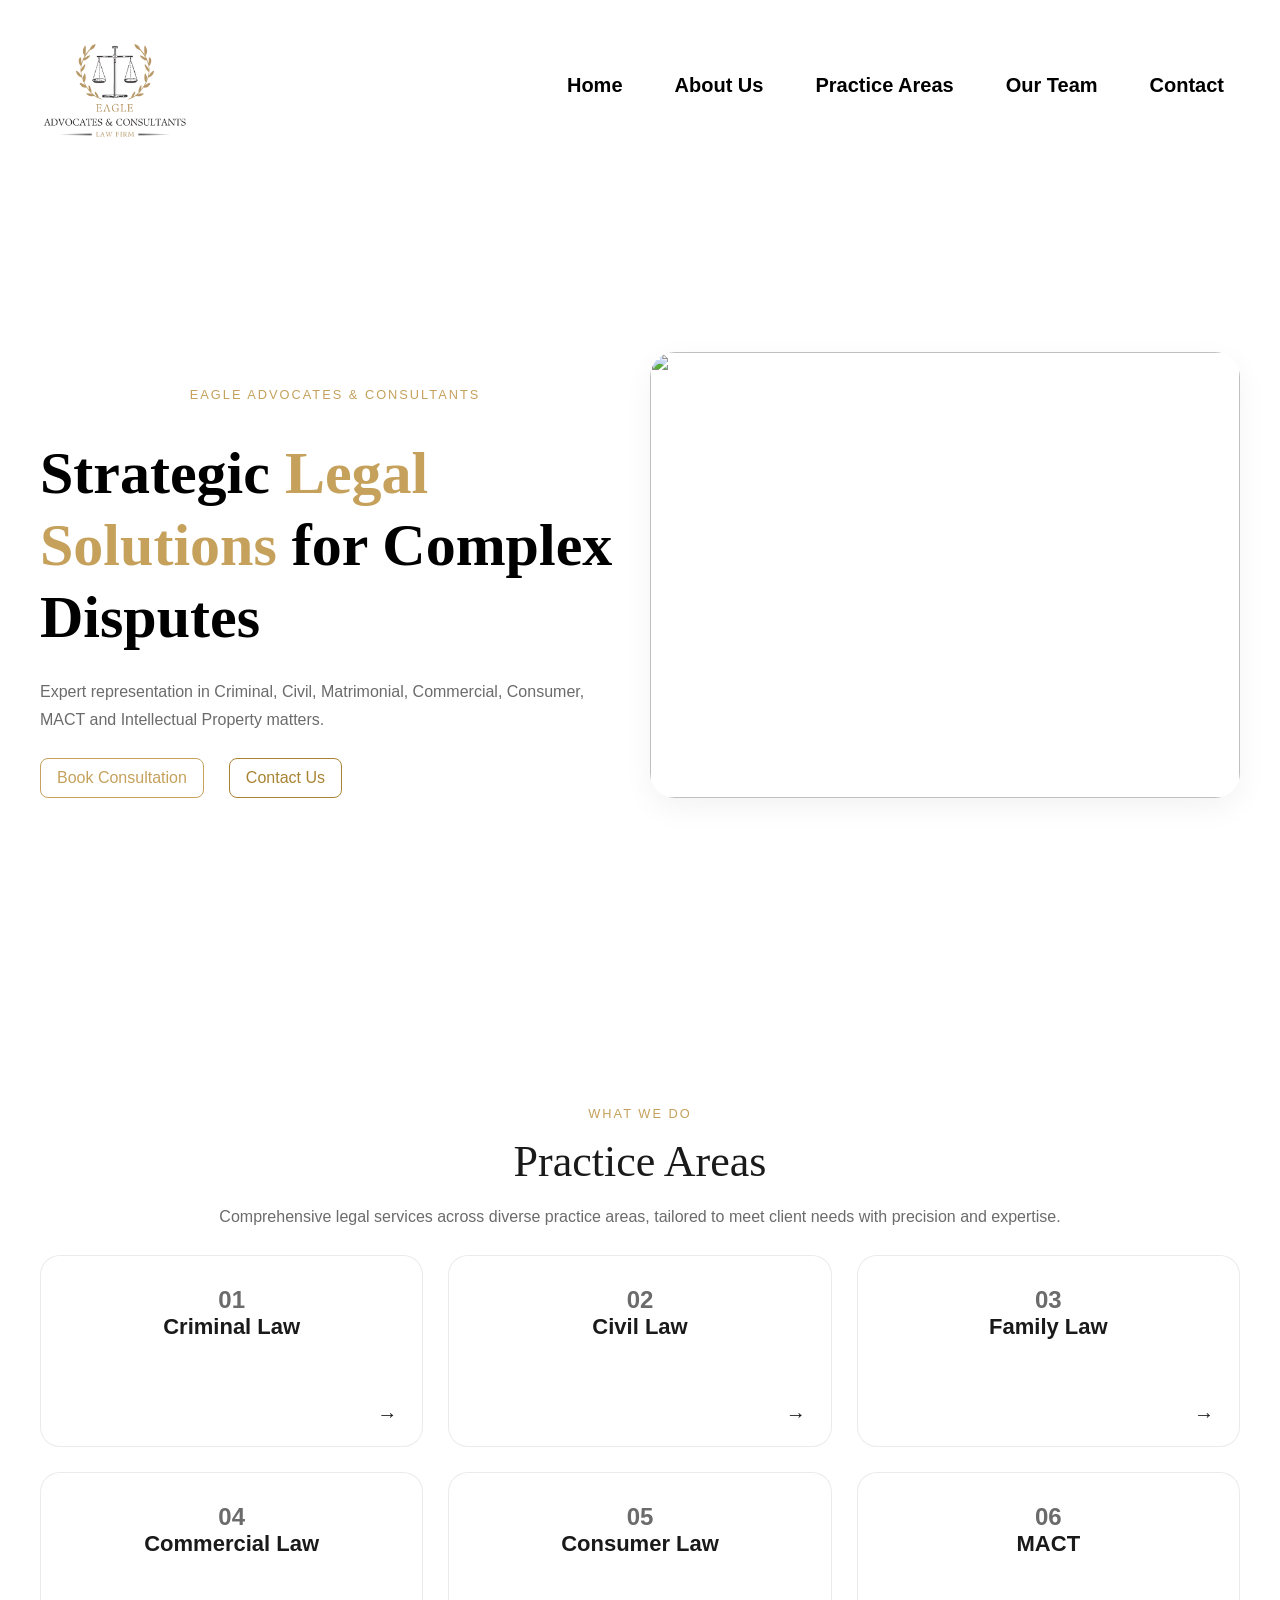
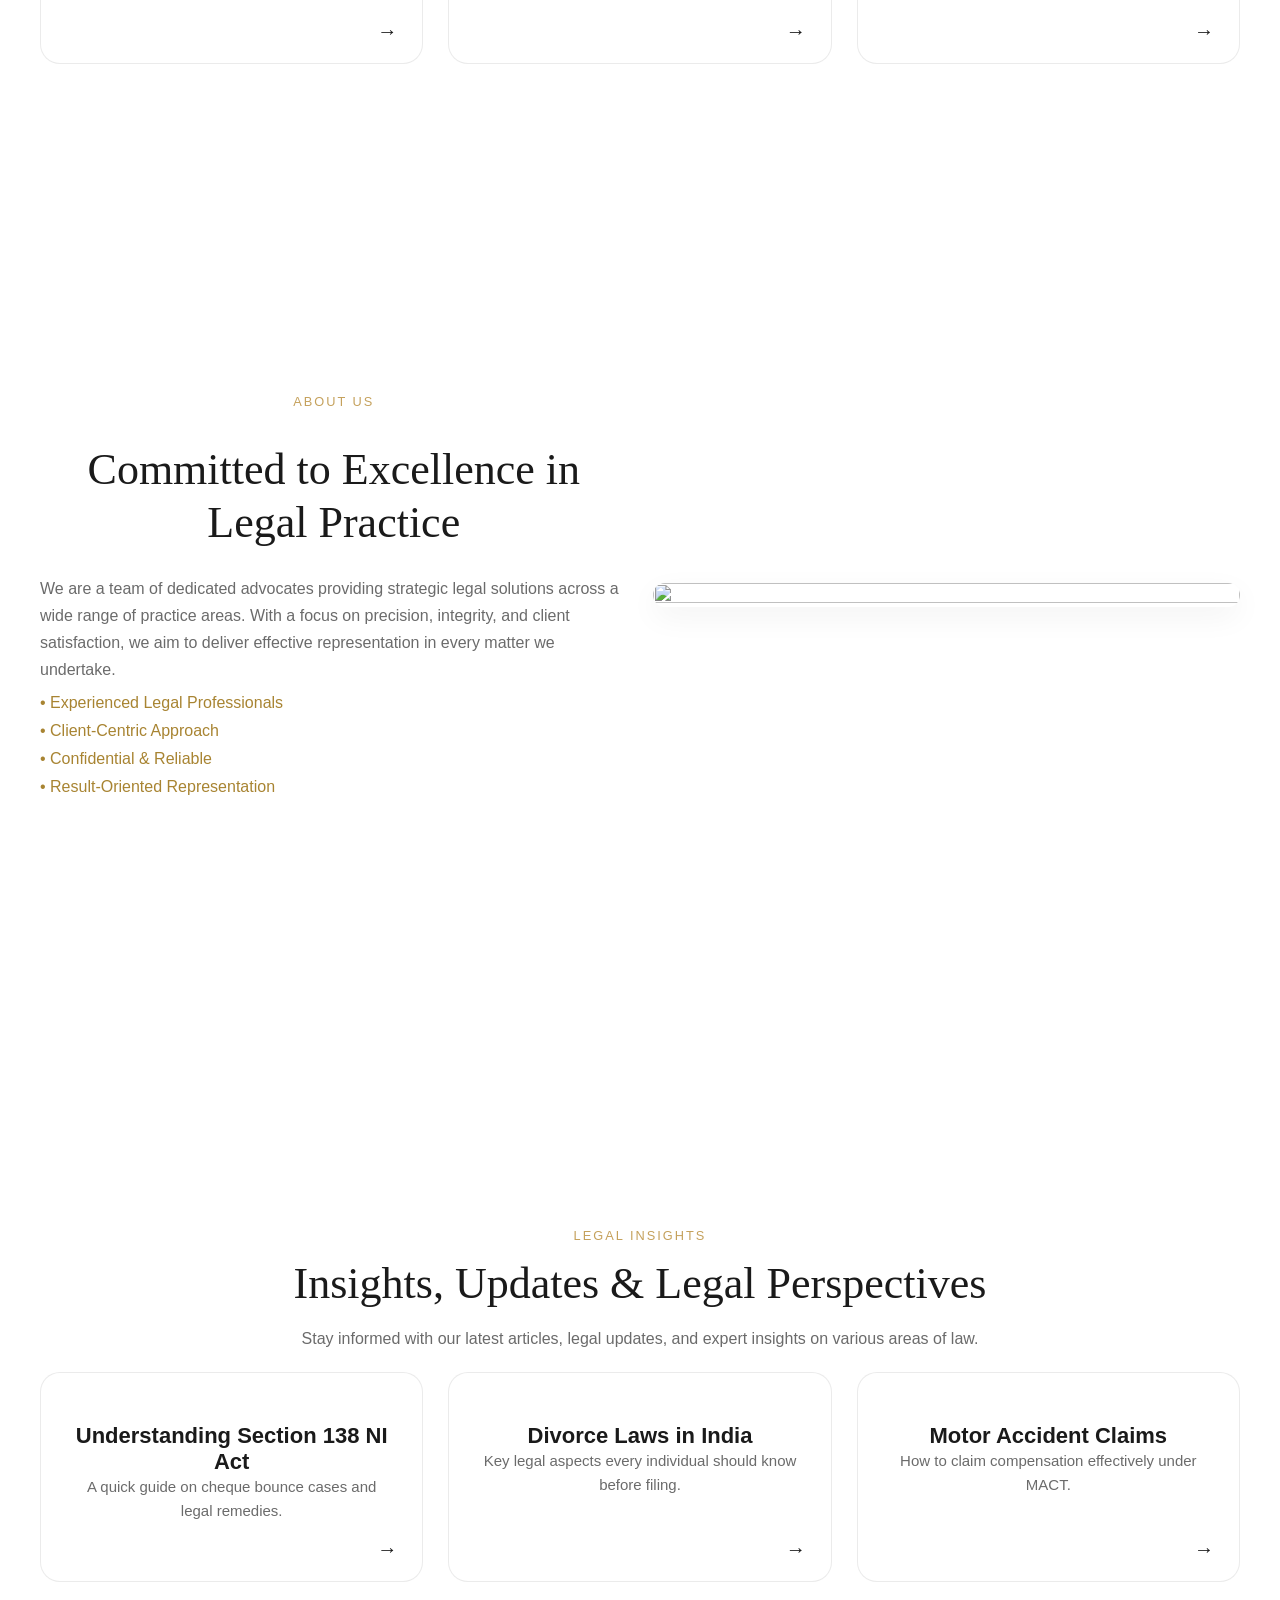
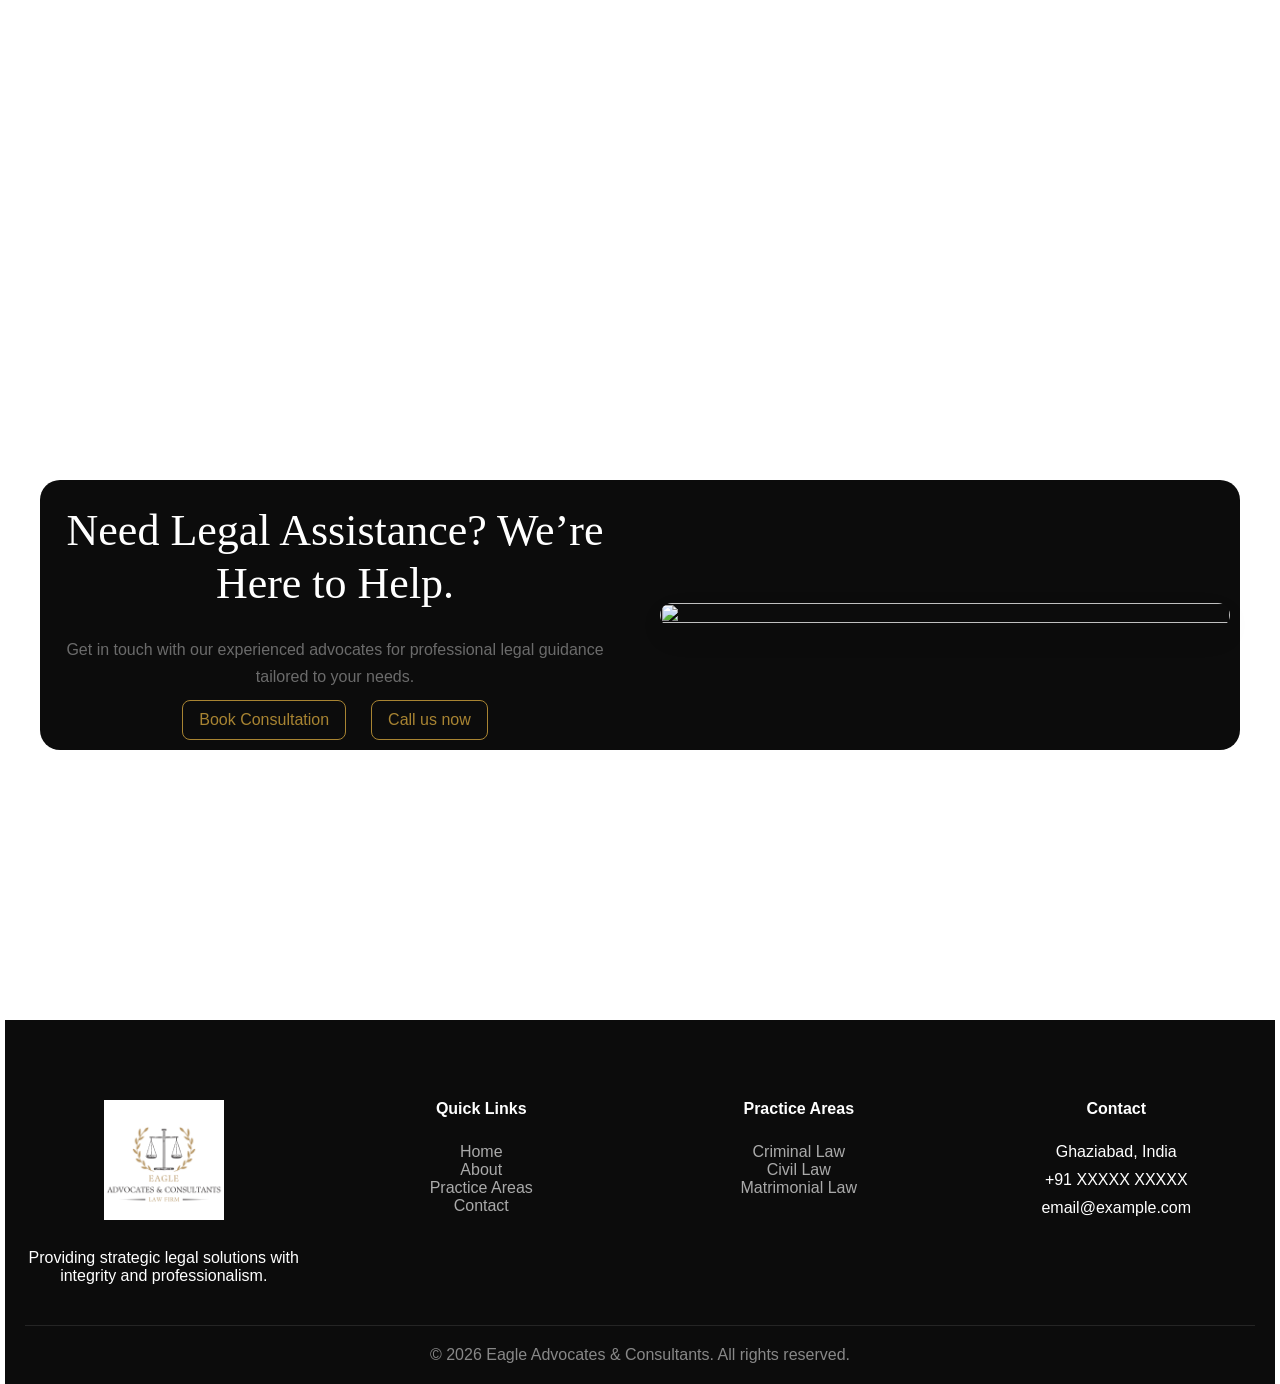
==== index.html @ a1fcdd48 "Update index.html" ====
<!DOCTYPE html>
<html lang="en">
<head>
    <meta charset="UTF-8">
    <meta name="viewport" content="width=device-width, initial-scale=1.0">
    <link rel="stylesheet" href="style.css">
    <link rel="icon" href="#">
    <title>Eagle Advocates & Consultants</title>
</head>
<body>
    <header>
        <nav>
            <a href="#" class="logo"><img src="Eagle Advocates & Consultants.png" alt=""></a>
            <ul class="nav-links">
              <li><a href="#home" class="nav-link">Home</a></li>
    <li><a href="#about" class="nav-link">About Us</a></li>
    <li><a href="#services" class="nav-link">Practice Areas</a></li>
    <li><a href="#team" class="nav-link">Our Team</a></li>
    <li><a href="#contact" class="nav-link">Contact</a></li>
            </ul>
            <div class="hamburger">
                <span></span>
                <span></span>
                <span></span>
            </div>
            

        </nav>
    </header>
    <main>
        <section class="hero">
            <div class="hero-container">
                <div class="hero-grid">
                    <div class="hero-content">
                         <p class="tag-line hero-bottom">Eagle Advocates & Consultants</p>
                    <h1>Strategic <span class="highlight"> Legal Solutions</span> for Complex Disputes</h1>
                    <p class="section-discription">Expert representation in Criminal, Civil, Matrimonial, Commercial, 
                        Consumer, MACT and Intellectual Property matters.</p>
                        <div class="btn-cont">
                            <a href="#" class="hero-btn">Book Consultation</a>
                        <a href="#" class="hero-btn cta">Contact Us</a>
                        </div>
                    </div>
                    <div class="hero-image"><img src="https://images.unsplash.com/photo-1479142506502-19b3a3b7ff33?q=80&w=1170&auto=format&fit=crop&ixlib=rb-4.1.0&ixid=M3wxMjA3fDB8MHxwaG90by1wYWdlfHx8fGVufDB8fHx8fA%3D%3D" alt=""></div>  
                </div>
            </div>
        </section>

        <section class="Practice-area">
            <div class="main-container">
                <p class="tag-line">WHAT WE DO</p>
                <h2 class="sec-heading">Practice Areas</h2>
                <p class="section-discription">Comprehensive legal services across diverse practice areas,
                     tailored to meet client needs with precision and expertise.</p>
                
                <div class="practice-grid">
                    <a href="criminal-case.html" class="card">
  
                        <div class="card-top">
                            <span class="number">01</span>
                            <h3>Criminal Law</h3>
                        </div>

                        <div class="card-hidden">
                            <p>Defense, bail, and trial representation in criminal matters.</p>
                            <span class="learn">Learn more</span>
                        </div>

                        <div class="arrow">→</div>

                    </a>

                     <a href="#" class="card">
  
                        <div class="card-top">
                            <span class="number">02</span>
                            <h3>Civil Law</h3>
                        </div>

                        <div class="card-hidden">
                            <p>Property disputes, injunctions, and civil litigation.</p>
                            <span class="learn">Learn more</span>
                        </div>

                        <div class="arrow">→</div>

                    </a>

                     <a href="#" class="card">
  
                        <div class="card-top">
                            <span class="number">03</span>
                            <h3>Family Law</h3>
                        </div>

                        <div class="card-hidden">
                            <p>Divorce, maintenance, domestic violence and Matrimonial dispute resolution.</p>
                            <span class="learn">Learn more</span>
                        </div>

                        <div class="arrow">→</div>

                    </a>

                     <a href="#" class="card">
  
                        <div class="card-top">
                            <span class="number">04</span>
                            <h3>Commercial Law</h3>
                        </div>

                        <div class="card-hidden">
                            <p>Business disputes, contracts, and commercial suits.</p>
                            <span class="learn">Learn more</span>
                        </div>

                        <div class="arrow">→</div>

                    </a>

                     <a href="#" class="card">
  
                        <div class="card-top">
                            <span class="number">05</span>
                            <h3>Consumer Law</h3>
                        </div>

                        <div class="card-hidden">
                            <p>Defense, bail, and trial representation in criminal matters.</p>
                            <span class="learn">Learn more</span>
                        </div>

                        <div class="arrow">→</div>

                    </a>

                    <a href="#" class="card">
                        <div class="card-top">
                            <span class="number">06</span>
                            <h3>MACT</h3>
                        </div>
                        <div class="card-hidden">
                            <p>Motor accident claims and compensation matters.</p>
                            <span class="learn">Learn More</span>
                        </div>

                        <div class="arrow">→</div>
                    </a>
                </div>
                    
            </div>
        </section>

        <section class="about">
            <div class="main-container">
                <div class="about-grid">
                    <div class="about-content">
                        <p class="tag-line">about us</p>
                        <h2 class="sec-heading">Committed to Excellence in Legal Practice</h2>
                        <p class="section-discription">We are a team of dedicated advocates providing strategic legal
                            solutions across a wide range of practice areas. With a focus on precision, integrity,
                            and client satisfaction, we aim to deliver effective representation 
                            in every matter we undertake.
                        </p>
                        <p class="bull-points">&bull; Experienced Legal Professionals</p>
                        <p class="bull-points">&bull; Client-Centric Approach</p>
                        <p class="bull-points">&bull; Confidential & Reliable</p>
                        <p class="bull-points">&bull; Result-Oriented Representation</p>
                    </div>
                    <div class="about-image">
                        <img src="https://media.istockphoto.com/id/1311748943/photo/a-golden-color-plate-describing-the-constitution-of-india.jpg?b=1&s=612x612&w=0&k=20&c=qK6bEdva-mcs0jaMPg8U_yucsNcZtEQP_jx7IA2GQ4s=" alt="">
                    </div>
                </div>
            </div>
        </section>

        <section class="blog-sec">
            <div class="main-container">
                <p class="tag-line">Legal Insights</p>
                <h2 class="sec-heading">Insights, Updates & Legal Perspectives</h2>
                <p class="section-discription">Stay informed with our latest articles, 
                    legal updates, and expert insights on various areas of law.
                </p>
                <div class="blog-card-holder">
                    <a href="" class="blogc card">
                        <div>
                        
                            <img src="https://media.istockphoto.com/id/140982941/photo/prepare-writing-check.webp?a=1&b=1&s=612x612&w=0&k=20&c=lhj8eEfTiBd896leqmvEdnERPUU3zzxGyk6l88dUQuU=" alt="">
                            <h3>Understanding Section 138 NI Act</h3>
                            <p>A quick guide on cheque bounce cases and legal remedies.</p>
                        </div>
                        <div class="card-hidden">
                            <span class="learn">Learn More</span>
                        </div>

                        <div class="arrow">→</div>
                    </a>
                      <a href="" class="blogc card">
                        <div>
                        
                            <img src="https://images.pexels.com/photos/7841834/pexels-photo-7841834.jpeg" alt="">
                            <h3>Divorce Laws in India</h3>
                            <p>Key legal aspects every individual should know before filing.</p>
                        
                        </div>
                         <div class="card-hidden">
                            <span class="learn">Learn More</span>
                        </div>

                        <div class="arrow">→</div>
                    </a>
                      <a href="" class="blogc card">
                        <div>
                        
                            <img src="https://images.pexels.com/photos/35784044/pexels-photo-35784044.jpeg" alt="">
                            <h3>Motor Accident Claims</h3>
                            <p>How to claim compensation effectively under MACT.</p>
                        
                        </div>
                         <div class="card-hidden">
                            <span class="learn">Learn More</span>
                        </div>

                        <div class="arrow">→</div>
                    </a>
                </div>
            </div>
        </section>

        <section class="contact">
            <div class="main-container">
                <div class="contact-grid">
                    <div class="contact-content">
                        <h2 class="sec-heading cont-h2">Need Legal Assistance? We’re Here to Help.</h2>
                        <p class="section-discription cont-p">Get in touch with our experienced advocates for professional legal guidance tailored to your needs.</p>
                        <div class="btn-cont">
                            <a href="" class="hero-btn cta">Book Consultation</a>
                            <a href="" class="hero-btn cta">Call us now</a>
                        </div>
                            
                        
                    </div>
                    <div class="contact-image"><img src="https://images.pexels.com/photos/261679/pexels-photo-261679.jpeg" alt=""></div>
                </div>    
            </div>
        </section>
    </main>
    <footer class="footer">
  <div class="footer-container">
    <div class="footer-grid">
            <!-- Column 1 -->
            <div class="footer-col">
                <a href="#" class="logo-footer"><img src="Eagle Advocates & Consultants.png" alt=""></a>
                <p>Providing strategic legal solutions with integrity and professionalism.</p>
            </div>
            <!-- Column 2 -->
            <div class="footer-col">
                <h4>Quick Links</h4>
                <ul>
                    <li><a href="#">Home</a></li>
                    <li><a href="#">About</a></li>
                    <li><a href="#">Practice Areas</a></li>
                    <li><a href="#">Contact</a></li>
                </ul>
            </div>
            <!-- Column 3 -->
            <div class="footer-col">
                <h4>Practice Areas</h4>
                <ul>
                    <li><a href="#">Criminal Law</a></li>
                    <li><a href="#">Civil Law</a></li>
                    <li><a href="#">Matrimonial Law</a></li>
                </ul>
            </div>
            <!-- Column 4 -->
            <div class="footer-col">
                <h4>Contact</h4>
                <p>Ghaziabad, India</p>
                <p>+91 XXXXX XXXXX</p>
                <p>email@example.com</p>
            </div>
    </div>
  <div class="footer-bottom">
    <p>© 2026 Eagle Advocates & Consultants. All rights reserved.</p>
  </div>
</footer>
<script>
const hamburger = document.querySelector(".hamburger");
const navLinks = document.querySelector(".nav-links");

hamburger.addEventListener("click", () => {
  navLinks.classList.toggle("active");
});
</script>
</body>
</html>
---- style.css ----
:root {
  /* Backgrounds */
--bg-main: #f7f5f2;        /* main cream */
  --bg-soft: #efebe5;        /* subtle variation */
  --bg-dark: #111111;        /* for footer/header if needed */


   /* Accent */
  --accent: #c5a15c;         /* soft gold (not bright) */
  --accent-dark: #a88432;

   /* Text */
  --text-primary: #1a1a1a;   /* main text */
  --text-secondary: #6b6b6b; /* subtext */

  /* Borders */
  --border-light: rgba(255, 255, 255, 0.1);
  --border-dark: rgba(0, 0, 0, 0.08);

  /* Effects */
  --blur: blur(10px);
  --shadow-soft: 0 10px 30px rgba(0,0,0,0.05);

  /* Layout */
  --container-width: 1200px;

  /* Typography */
  --font-main: 'Inter', sans-serif;          /* UPDATED */
  --font-heading: 'Playfair Display', serif;

  /* Transitions */
  --transition: all 0.3s ease;
}

* {
    margin: 0;
    padding: 0;
    box-sizing: border-box;
}

body{
    font-family: var(--font-main);
    background-color: var(--light-bg);
    color: var(--text-dark);
    padding: 0 5px;
}
h1{
    color: var(--text-white);
    font-family: var(--font-heading);
    font-size: clamp(40px, 5vw, 60px);
    line-height: 1.2;
}
.sec-heading{
    font-family: var(--font-heading);
    font-size: clamp(28px, 4vw, 44px);
    font-weight: 500;
    color: var(--text-primary);
    text-align: center;
    line-height: 1.2;
    margin: 15px 0;
}
.section-discription{
    color: var(--text-secondary);
    font-family: var(--font-main);
    font-size: clamp(14px, 1.5vw, 16px);
    line-height: 1.7;
}
.card h3{
    font-family: var(--font-main);
  font-size: clamp(18px, 2vw, 22px);
  font-weight: 600;
  color: var(--text-primary);
}
.card:hover h3 {
  color: var(--accent);
}
.card p {
  font-family: var(--font-main);
  font-size: 15px;
  line-height: 1.6;
  color: var(--text-secondary);
}
.tag-line{
    font-family: var(--font-main);
    font-size: clamp(11px, 1vw, 13px);
    letter-spacing: 2px;
    text-transform: uppercase;
    color: var(--accent);
    display: block;
    margin-bottom: 10px;
    text-align: center;
}
.tagline::after {
  content: "";
  display: block;
  width: 40px;
  height: 1px;
  background: var(--accent);
  margin: 10px auto 0;
}

.main-container{
    width: var(--container-width);
    margin: auto;
    align-items: center;
    text-align: center;
}

section{
    
    display: flex;
    width: 100%;
    min-height: 90vh;
    padding: 60px 20px;

}

/*header*/
header {
    width: 100%;
    min-height: 100px;
    background-color: var(--secondary-bg);
    padding: 10px 25px;
    top: 0;
}

nav{
    display: flex;
    flex-direction: row;
    justify-content: space-between;
    align-items: center;
    height: 100%;
    padding: 0 10px;
}

.logo{
    display: flex;
    justify-content: center;
    align-items: center;
    height: 100%;
    padding: 0;
}
.logo img{
    display: block;
    height: 150px;
    width: 100%;
}
.nav-links{
    display: flex;
    flex-direction: row;
    gap: 20px;
    list-style: none;
    padding: 0;
    margin: 0;
}
.nav-links li .nav-link{
    display: block;
    color: var(--text-muted);
    font-size: 20px;
    text-align: center;
    text-decoration: none;
    padding: 10px 16px;
    overflow: hidden;
    font-weight: 600;
}

.nav-links li .nav-link:hover{
    color: var(--text-white);
    border: 1px solid var(--border-light);
    transform: translateY(-6);
    box-shadow: 1px 12px 24px rgba(0, 0, 0, 0.50);
    border-radius: 25px;
}
.hamburger{
    display: none;
    flex-direction: column;
    cursor: pointer;
    gap: 5px;
}
.hamburger span{
    width: 25px;
    height: 4px;
    background-color: var(--bg-dark);
    border-radius: 2px;
}

.header-btn{
    padding: 10px 16px;
    border: 1px solid var(--accent-gold-dark);
    color: var(--text-white);
    text-decoration: none;
}
.header-btn:hover{
    transform: translateY(-6);
    box-shadow: var(--border-light);
    border: 1px solid var(--bg-dark);
    border-radius: 25px;
}
 @media (max-width:768px){
            header{
                padding: 10px 15px;
            }
            nav{
                flex-direction: row;
                position: relative;
                justify-content: space-between;
                padding: 10px 20px;
            }
            .nav-links{
                display: none;
                position: absolute;
                top: 150px;
                left: 0;
                width: 100%;
                background-color: var(--text-secondary);
                flex-direction: column;
                justify-content: space-between;
                align-items: center;
                gap: 20px;
                padding: 30px 0;
                box-shadow: 0 5px 10px rgba(0, 0, 0, 0.12);
            }
            .nav-links.active{
                display: flex;
            }
            .hamburger{
                display: flex !important;
                z-index: 100;
            }
            
        }

/*hero section*/

.hero-container{
    width: var(--container-width);
    margin: auto;
    align-items: center;
    text-align: center;
    display: flex;
    flex-direction: column;
    gap: 20px;
}
.hero-grid{
    display: grid;
    grid-template-columns: repeat(2,1fr);
    gap: 20px;
}
.hero-image img{
    height: 100%;
    width: 100%;
    display: block;
    border-radius: 25px;
    box-shadow: var(--shadow-soft);
}
.btn-cont{
    display: flex;
    flex-direction: row;
    gap: 25px;
}
.hero-btn{
    padding: 10px 16px;
    border: 1px solid var(--accent);
    color: var(--accent);
    text-decoration: none;
    border-radius: 8px;
}
.hero-btn:hover{
     transform: translateY(-6);
    box-shadow: 1px 12px 24px rgba(255, 255, 255, 0.2);
    background-color: var(--accent);
    color: var(--text-white);
    border-color: var(--accent-gold);
}
.cta{
    color: var(--accent-dark);
    border-color: var(--accent-dark);
}
.cta:hover{
    color: var(--text-white);
    background-color: var(--accent-dark);
    border-color: var(--accent-dark);
}
.hero-bottom{
    margin-top: 35px;
    text-align: center;
}
.highlight {
  color: var(--accent);
}

.hero-content{
    display: flex;
    flex-direction: column;
    text-align: left;
    gap: 25px;
}

@media (max-width:768px){
    .hero-grid{
        grid-template-columns: 1fr;
        
    }
    .hero-content{
        align-items: center;
    }
}

/*sec practice area*/

.card {
  display: block;
  padding: 30px;
  border: 1px solid var(--border-dark);
  border-radius: 20px;
  background: #fff;
  text-decoration: none;
  color: var(--text-primary);
  position: relative;
  overflow: hidden;
  transition: var(--transition);
}
.card-hidden {
  opacity: 0;
  transform: translateY(10px);
  transition: var(--transition);
}
.card:hover {
  border-color: var(--accent);
}

.card:hover .card-hidden {
  opacity: 1;
  transform: translateY(0);
}
.arrow {
  position: absolute;
  bottom: 20px;
  right: 25px;
  font-size: 20px;
}
.learn {
  display: inline-block;
  margin-top: 10px;
  color: var(--accent);
  font-weight: 500;
}
.card:hover {
  transform: translateY(-5px);
  box-shadow: var(--shadow-soft);
}

.practice-grid{
    display: grid;
    grid-template-columns: repeat(3,1fr);
    grid-template-rows: 2;
    gap: 25px;
    margin-top: 25px;
}
.number {
  font-size: 24px;
  font-weight: 600;
  color: var(--text-secondary);
}

@media (max-width:768px){
    .practice-grid{
        grid-template-columns: repeat(2,1fr);
    }
    .card-hidden{
        opacity: 1;
        transform: translateY(0);
    }
}
@media (max-width:480px){
    .practice-grid{
        grid-template-columns: 1fr;
    }
}

/*sec-about*/
.about-grid{
    display: grid;
    grid-template-columns: repeat(2,1fr);
    gap: 25px;
     align-items: center;
}
.about-content {
    display: flex;
    flex-direction: column;
    gap: 10px;
    flex-wrap: wrap;
    text-align: left;
}
.about-image img{
      height: 100%;
    width: 100%;
    display: block;
    border-radius: 25px;
    box-shadow: var(--shadow-soft);
}
.bull-points{
    font-family: var(--font-main);
    color: var(--accent-dark);
    font-size: clamp(14px, 1.5vw, 16px);
}

@media(max-width:1000px){
    .about-grid{
        grid-template-columns: 1fr;
    }
}

@media (max-width:768px){
    .about-content{
        text-align: center;
    }
}

/*blog sec*/
.blog-card-holder{
    display: grid;
    grid-template-columns: repeat(3,1fr);
    gap: 25px;
    margin-top: 20px;
}
.blogc img{
    display: block;
    width: 100%;
    border-radius: 20px;
    margin-bottom: 20px;
}
@media (max-width:768px){
    .blog-card-holder{
        grid-template-columns: 1fr;
    }
}

/*sec contact*/
.contact-grid{
    display: grid;
    grid-template-columns: repeat(2,1fr);
    gap: 40px;
    background-color: #0c0c0c;
    color: #fff;
    padding: 10px;
    border-radius: 20px;
    align-items: center;
}
.contact-content {
    display: flex;
    flex-direction: column;
    gap: 10px;
    flex-wrap: wrap;
    text-align: center;
    
    align-items: center;
}
.contact-image img{
      height: 100%;
    width: 100%;
    display: block;
    border-radius: 25px;
    box-shadow: var(--shadow-soft);
}
.cont-h2{
    color: #fff;
}
@media(max-width:768px){
    .contact-grid{
        display: flex;
        flex-direction: column;
    }
}

/*footer*/
.footer {
  background: #0c0c0c;
  color: #fff;
  padding: 80px 20px 20px;
}
.footer-container{
    text-align: center;
}
.footer-grid {
  display: grid;
  grid-template-columns: repeat(4, 1fr);
  gap: 40px;
}
.logo-footer img{
    height: 120px;
    width: auto;
    margin-bottom: 15px;
}
.footer h3,
.footer h4 {
  margin-bottom: 15px;
}
.footer a {
  color: #aaa;
  text-decoration: none;
}

.footer a:hover {
  color: var(--accent);
}
.footer-col {
  display: flex;
  flex-direction: column;
  gap: 10px;
}
.footer-col ul li{
    list-style: none;
}
.footer-bottom {
  border-top: 1px solid rgba(255,255,255,0.1);
  margin-top: 40px;
  padding-top: 20px;
  text-align: center;
  color: #888;
}
@media (max-width: 768px) {
  .footer-grid {
    grid-template-columns: 1fr;
    
  }
}


/*practice pages*/

.service{
    display: flex;
    width: 100%;
    padding: 40px 20px;
    margin: auto;
}
/* container */
.container {
  max-width: 1200px;
  margin: 0 auto;
  padding: 0 20px;
}

.narrow {
  max-width: 700px;
}

/* HERO */
.service-hero {
  padding: 120px 20px 60px;
}

.service-hero h1 {
  font-size: clamp(32px, 5vw, 56px);
  line-height: 1.2;
}
.narrow-p{
    margin-bottom: 15px;
}
.subtext {
  margin: 20px 0;
  color: var(--text-secondary);
}

/* BUTTON */
.btn-primary {
  display: inline-block;
  margin-top: 10px;
  padding: 12px 22px;
  background: var(--accent);
  color: #000;
  text-decoration: none;
  border-radius: 6px;
}

/* SECTIONS */
section {
  padding: 80px 20px;
}

/* CONTENT BLOCK */
.content-block {
  margin-bottom: 40px;
}

.content-block h2 {
  font-size: 22px;
  margin-bottom: 10px;
}

/* LIST */
.service-list ul {
  margin-top: 20px;
  padding-left: 20px;
}

.service-list li {
  margin-bottom: 10px;
}

/* PROCESS */
.process-steps {
  margin-top: 20px;
  display: grid;
  gap: 10px;
  font-weight: 500;
}

/* CTA */
.service-cta {
  text-align: left;
}

/* MOBILE */
@media (max-width: 768px) {
  section {
    padding: 60px 20px;
  }
}

.process {
  padding: 100px 20px;
}

/* timeline container */
.timeline {
  position: relative;
  margin-top: 40px;
  padding-left: 30px;
}

/* vertical line */
.timeline::before {
  content: "";
  position: absolute;
  left: 10px;
  top: 0;
  width: 2px;
  height: 100%;
  background: var(--border-dark);
}

/* each item */
.timeline-item {
  display: flex;
  align-items: flex-start;
  gap: 20px;
  margin-bottom: 40px;
  position: relative;
}

/* circle */
.circle {
  min-width: 40px;
  height: 40px;
  border-radius: 50%;
  background: var(--accent);
  color: #000;
  font-weight: 600;
  display: flex;
  align-items: center;
  justify-content: center;
  position: relative;
  z-index: 1;
}

/* text */
.content h4 {
  margin-bottom: 5px;
  font-size: 18px;
}

.content p {
  color: var(--text-secondary);
  font-size: 14px;
  line-height: 1.6;
}
@media (min-width: 1024px) {

  .timeline {
    padding-left: 50px;
  }

  .timeline::before {
    left: 20px;
    width: 3px;
  }

  .timeline-item {
    gap: 30px;
    margin-bottom: 60px;
  }

  .circle {
    min-width: 60px;
    height: 60px;
    font-size: 18px;
  }

  .content h4 {
    font-size: 22px;
  }

  .content p {
    font-size: 16px;
  }
}
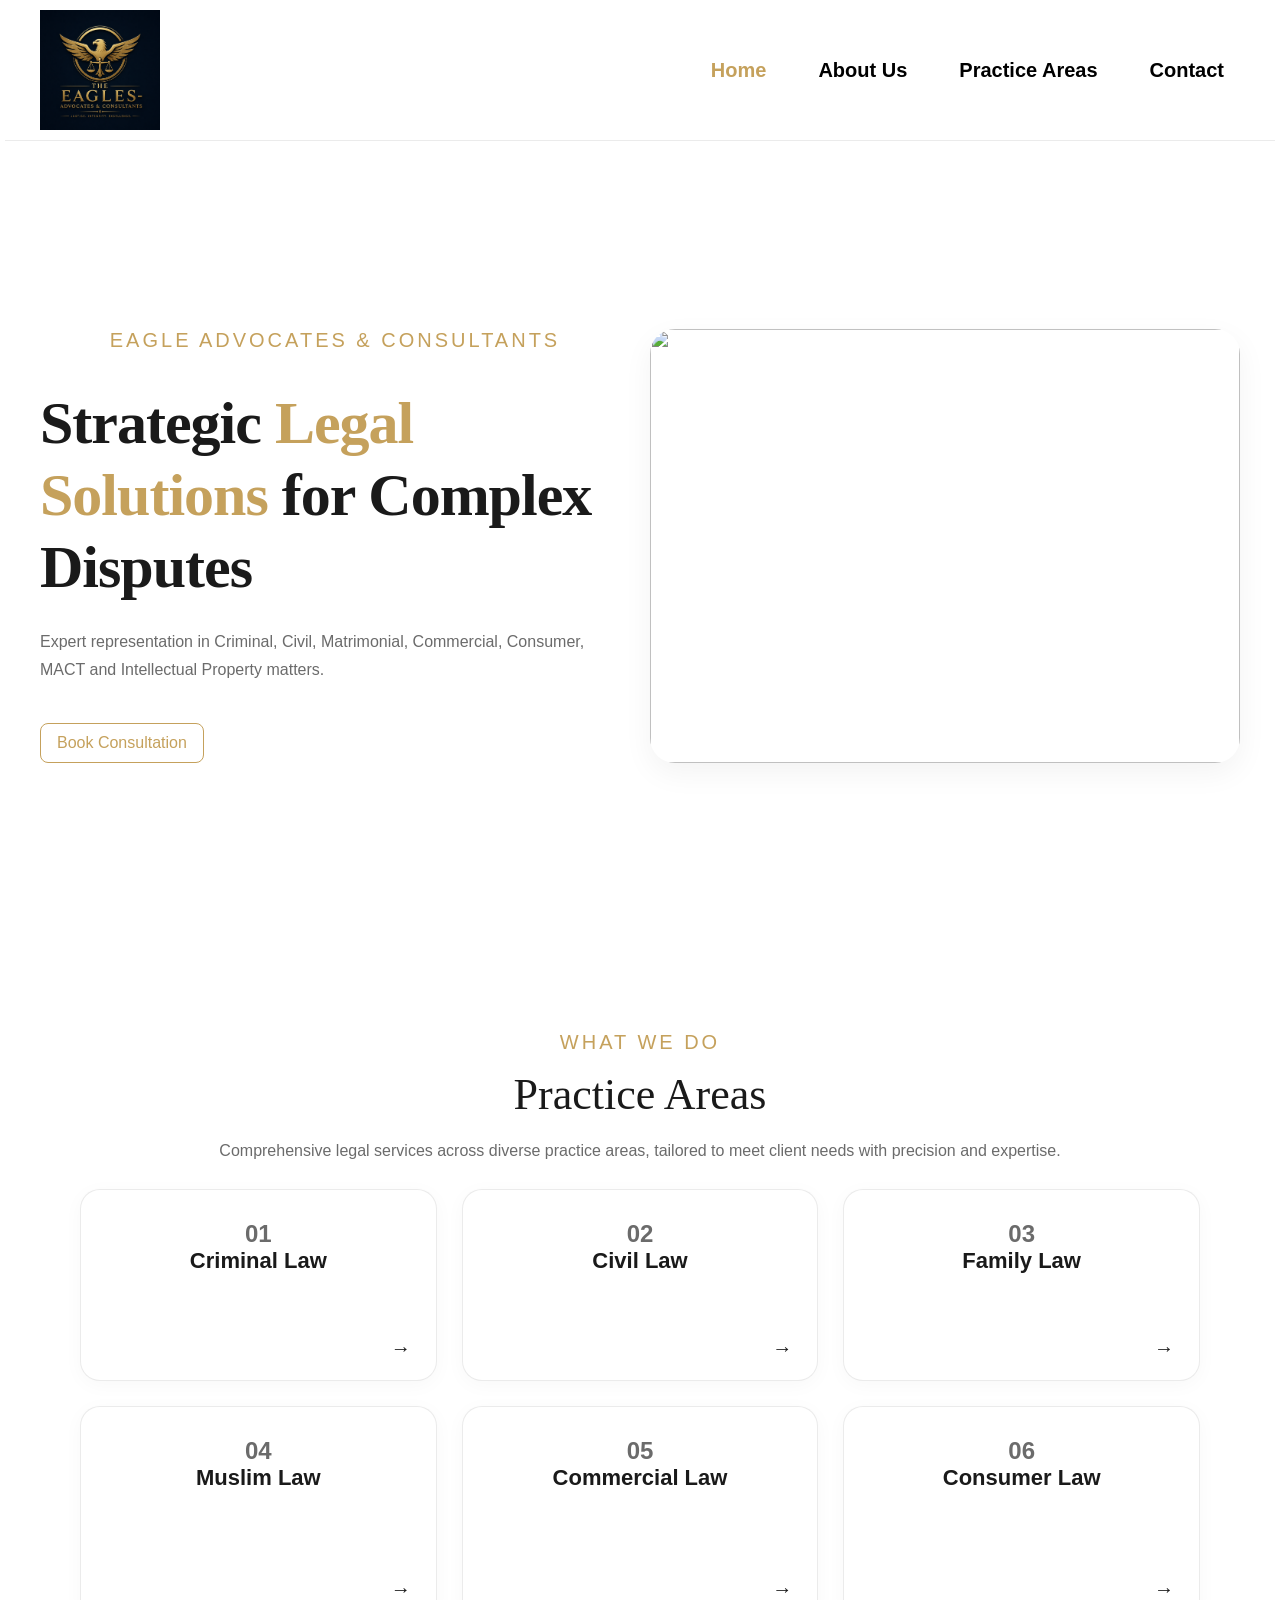
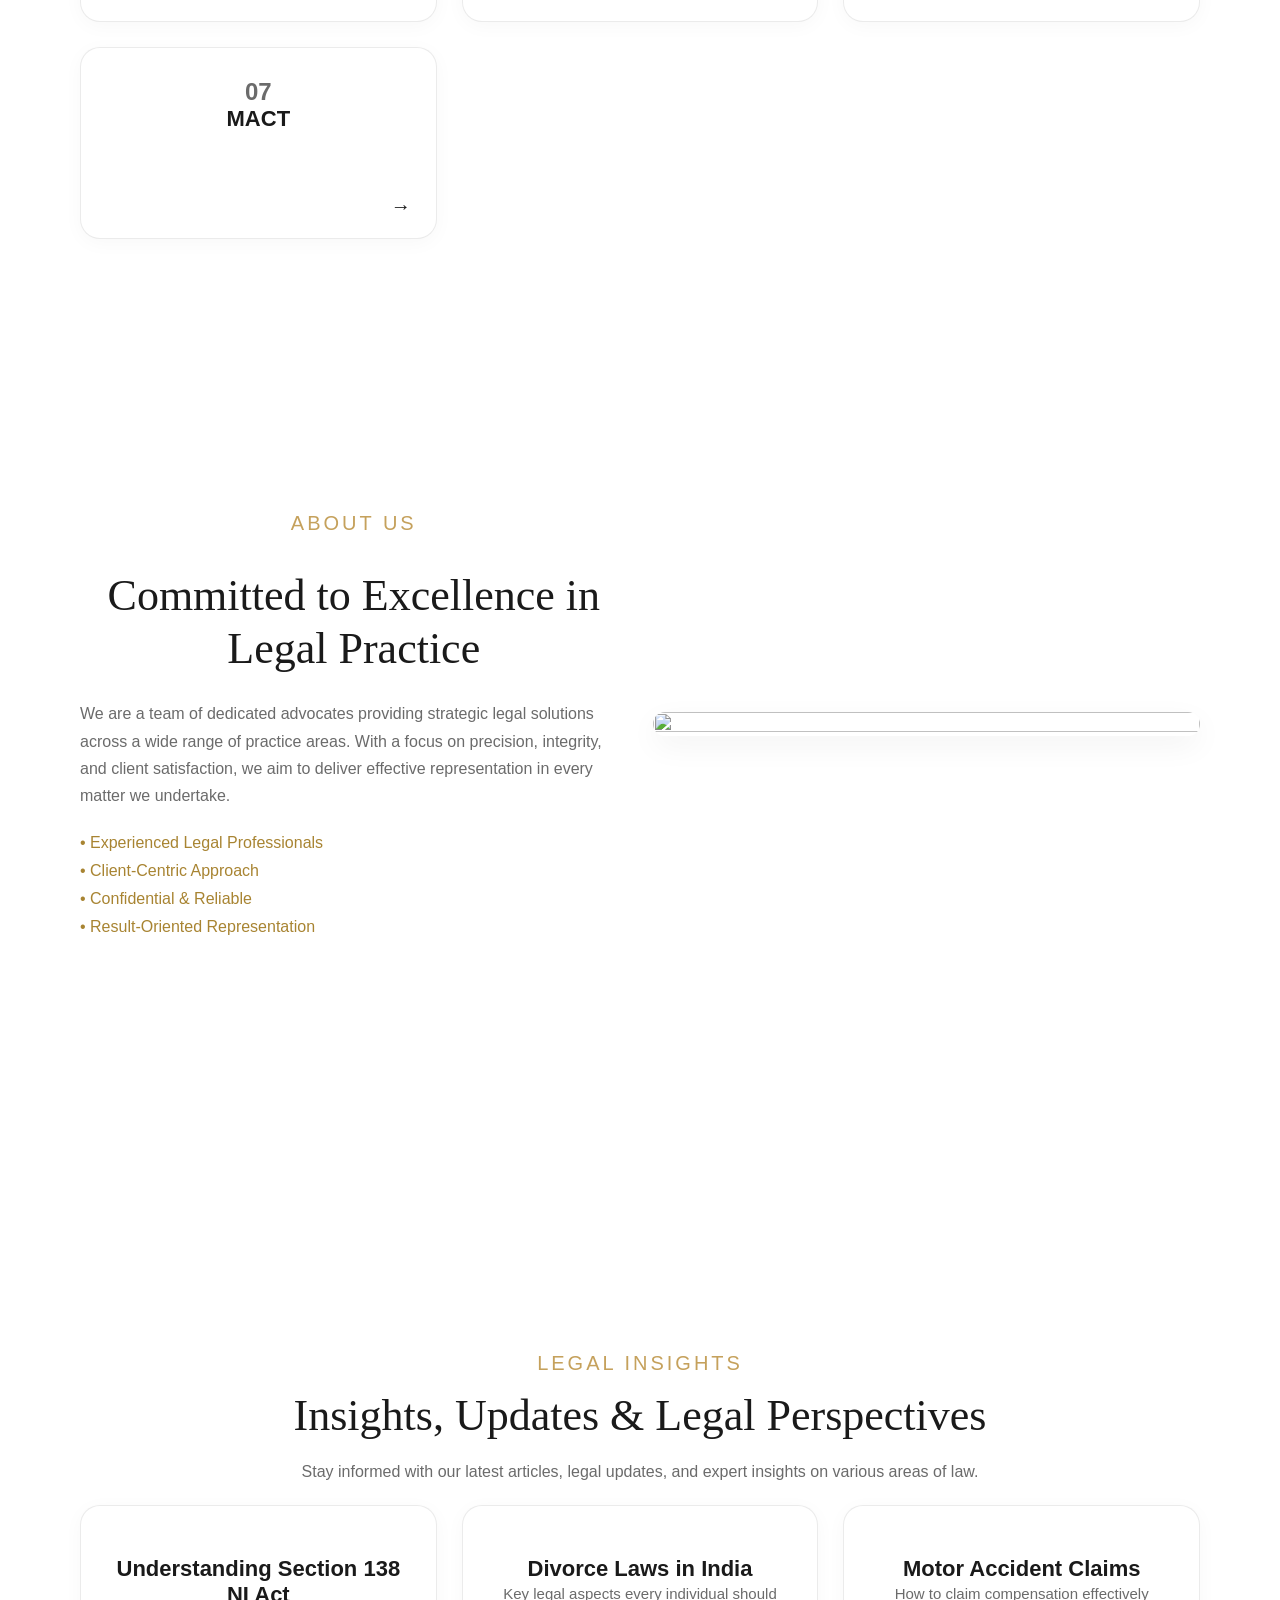
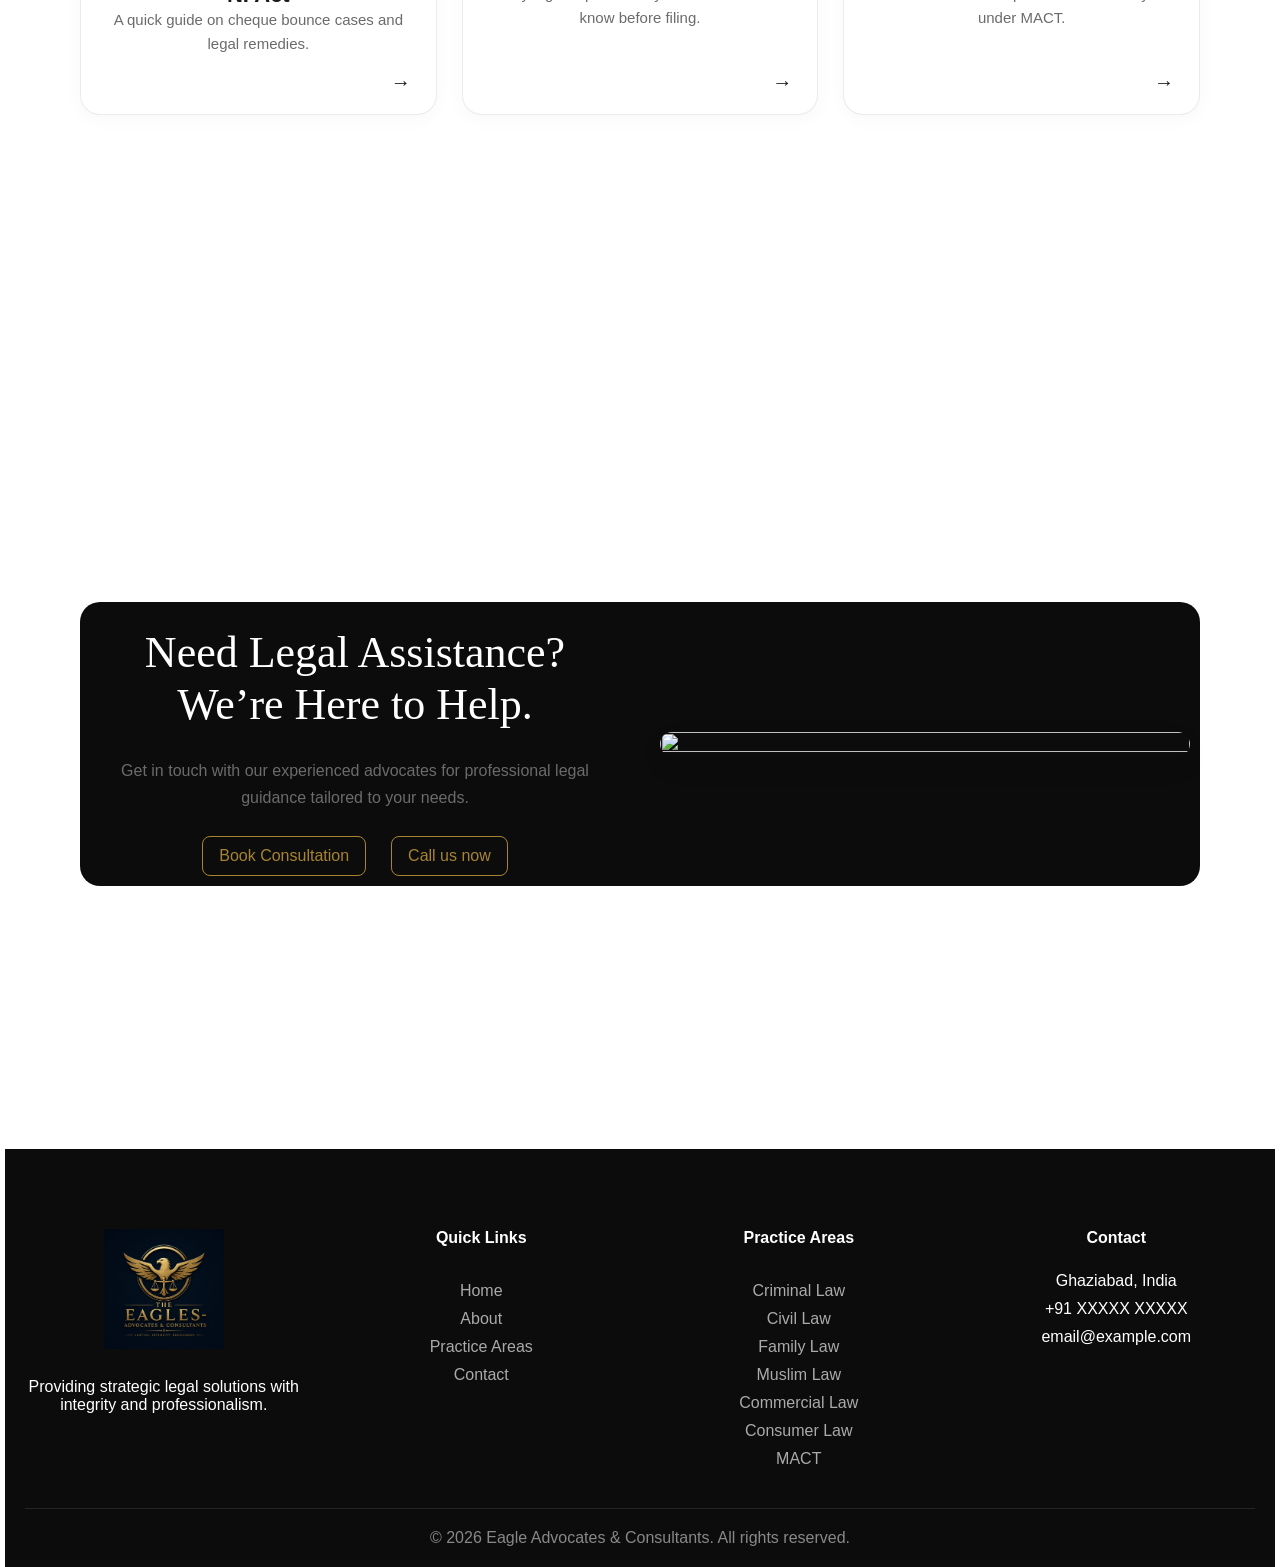
==== commit 79f8625b: "Add files via upload" ====
--- a/index.html
+++ b/index.html
@@ -3,20 +3,19 @@
 <head>
     <meta charset="UTF-8">
     <meta name="viewport" content="width=device-width, initial-scale=1.0">
-    <link rel="stylesheet" href="style.css">
+    <link rel="stylesheet" href="practice.css">
     <link rel="icon" href="#">
     <title>Eagle Advocates & Consultants</title>
 </head>
 <body>
     <header>
         <nav>
-            <a href="#" class="logo"><img src="Eagle Advocates & Consultants.png" alt=""></a>
+            <a href="index.html" class="logo"><img src="ChatGPT Image May 30, 2026, 11_29_00 PM.png" alt=""></a>
             <ul class="nav-links">
-              <li><a href="#home" class="nav-link">Home</a></li>
-    <li><a href="#about" class="nav-link">About Us</a></li>
-    <li><a href="#services" class="nav-link">Practice Areas</a></li>
-    <li><a href="#team" class="nav-link">Our Team</a></li>
-    <li><a href="#contact" class="nav-link">Contact</a></li>
+                <li><a href="index.html" class="nav-link active-page">Home</a></li>
+                <li><a href="about.html" class="nav-link">About Us</a></li>
+                <li><a href="practice-areas.html" class="nav-link">Practice Areas</a></li>
+                <li><a href="contact.html" class="nav-link">Contact</a></li>
             </ul>
             <div class="hamburger">
                 <span></span>
@@ -38,7 +37,7 @@
                         Consumer, MACT and Intellectual Property matters.</p>
                         <div class="btn-cont">
                             <a href="#" class="hero-btn">Book Consultation</a>
-                        <a href="#" class="hero-btn cta">Contact Us</a>
+                        
                         </div>
                     </div>
                     <div class="hero-image"><img src="https://images.unsplash.com/photo-1479142506502-19b3a3b7ff33?q=80&w=1170&auto=format&fit=crop&ixlib=rb-4.1.0&ixid=M3wxMjA3fDB8MHxwaG90by1wYWdlfHx8fGVufDB8fHx8fA%3D%3D" alt=""></div>  
@@ -54,7 +53,7 @@
                      tailored to meet client needs with precision and expertise.</p>
                 
                 <div class="practice-grid">
-                    <a href="criminal-case.html" class="card">
+                    <a href="criminal-cases.html" class="card">
   
                         <div class="card-top">
                             <span class="number">01</span>
@@ -70,7 +69,7 @@
 
                     </a>
 
-                     <a href="#" class="card">
+                     <a href="civil-cases.html" class="card">
   
                         <div class="card-top">
                             <span class="number">02</span>
@@ -86,7 +85,7 @@
 
                     </a>
 
-                     <a href="#" class="card">
+                     <a href="family-cases.html" class="card">
   
                         <div class="card-top">
                             <span class="number">03</span>
@@ -101,11 +100,23 @@
                         <div class="arrow">→</div>
 
                     </a>
-
-                     <a href="#" class="card">
-  
+                     <a href="muslim-law.html" class="card">
                         <div class="card-top">
                             <span class="number">04</span>
+                            <h3>Muslim Law</h3>
+                        </div>
+                        <div class="card-hidden">
+                            <p>Legal guidance in marriage, divorce, inheritance, succession, and family matters under Muslim Personal Law.</p>
+                            <span class="learn">Learn More</span>
+                        </div>
+
+                        <div class="arrow">→</div>
+                    </a>
+
+                     <a href="commercial-cases.html" class="card">
+  
+                        <div class="card-top">
+                            <span class="number">05</span>
                             <h3>Commercial Law</h3>
                         </div>
 
@@ -118,25 +129,25 @@
 
                     </a>
 
-                     <a href="#" class="card">
-  
-                        <div class="card-top">
-                            <span class="number">05</span>
+                     <a href="consumer-cases.html" class="card">
+  
+                        <div class="card-top">
+                            <span class="number">06</span>
                             <h3>Consumer Law</h3>
                         </div>
 
                         <div class="card-hidden">
-                            <p>Defense, bail, and trial representation in criminal matters.</p>
-                            <span class="learn">Learn more</span>
-                        </div>
-
-                        <div class="arrow">→</div>
-
-                    </a>
-
-                    <a href="#" class="card">
-                        <div class="card-top">
-                            <span class="number">06</span>
+                            <p>Consumer complaints and compensation claims.</p>
+                            <span class="learn">Learn more</span>
+                        </div>
+
+                        <div class="arrow">→</div>
+
+                    </a>
+
+                    <a href="mact.html" class="card">
+                        <div class="card-top">
+                            <span class="number">07</span>
                             <h3>MACT</h3>
                         </div>
                         <div class="card-hidden">
@@ -182,7 +193,7 @@
                     legal updates, and expert insights on various areas of law.
                 </p>
                 <div class="blog-card-holder">
-                    <a href="" class="blogc card">
+                    <a href="" class="blogc card reveal">
                         <div>
                         
                             <img src="https://media.istockphoto.com/id/140982941/photo/prepare-writing-check.webp?a=1&b=1&s=612x612&w=0&k=20&c=lhj8eEfTiBd896leqmvEdnERPUU3zzxGyk6l88dUQuU=" alt="">
@@ -195,7 +206,7 @@
 
                         <div class="arrow">→</div>
                     </a>
-                      <a href="" class="blogc card">
+                      <a href="" class="blogc card reveal">
                         <div>
                         
                             <img src="https://images.pexels.com/photos/7841834/pexels-photo-7841834.jpeg" alt="">
@@ -209,7 +220,7 @@
 
                         <div class="arrow">→</div>
                     </a>
-                      <a href="" class="blogc card">
+                      <a href="" class="blogc card reveal">
                         <div>
                         
                             <img src="https://images.pexels.com/photos/35784044/pexels-photo-35784044.jpeg" alt="">
@@ -250,26 +261,30 @@
     <div class="footer-grid">
             <!-- Column 1 -->
             <div class="footer-col">
-                <a href="#" class="logo-footer"><img src="Eagle Advocates & Consultants.png" alt=""></a>
+                <a href="Home.html" class="logo-footer"><img src="ChatGPT Image May 30, 2026, 11_29_00 PM.png" alt=""></a>
                 <p>Providing strategic legal solutions with integrity and professionalism.</p>
             </div>
             <!-- Column 2 -->
             <div class="footer-col">
                 <h4>Quick Links</h4>
                 <ul>
-                    <li><a href="#">Home</a></li>
-                    <li><a href="#">About</a></li>
-                    <li><a href="#">Practice Areas</a></li>
-                    <li><a href="#">Contact</a></li>
+                    <li><a href="index.html">Home</a></li>
+                    <li><a href="about.html">About</a></li>
+                    <li><a href="practice-areas.html">Practice Areas</a></li>
+                    <li><a href="contact.html">Contact</a></li>
                 </ul>
             </div>
             <!-- Column 3 -->
             <div class="footer-col">
                 <h4>Practice Areas</h4>
                 <ul>
-                    <li><a href="#">Criminal Law</a></li>
-                    <li><a href="#">Civil Law</a></li>
-                    <li><a href="#">Matrimonial Law</a></li>
+                    <li><a href="criminal-cases.html">Criminal Law</a></li>
+                    <li><a href="civil-cases.html">Civil Law</a></li>
+                    <li><a href="family-cases.html">Family Law</a></li>
+                    <li><a href="muslim-law.html">Muslim Law</a></li>
+                    <li><a href="commercial-cases.html">Commercial Law</a></li>
+                    <li><a href="consumer-cases.html">Consumer Law</a></li>
+                    <li><a href="mact.html">MACT</a></li>
                 </ul>
             </div>
             <!-- Column 4 -->
@@ -292,5 +307,24 @@
   navLinks.classList.toggle("active");
 });
 </script>
+<script>
+const observerOptions = {
+    threshold: 0.15 // Section reveals when 15% of it is visible
+};
+
+const observer = new IntersectionObserver((entries) => {
+    entries.forEach(entry => {
+        if (entry.isIntersecting) {
+            entry.target.classList.add('active');
+        }
+    });
+}, observerOptions);
+
+// Grab all sections you want to animate
+document.querySelectorAll('section, .card, .about-image').forEach((el) => {
+    el.classList.add('reveal'); // Automatically adds the hidden class
+    observer.observe(el);
+});
+</script>
 </body>
-</html>
+</html>
--- a/practice.css
+++ b/practice.css
@@ -0,0 +1,1563 @@
+/* ============================================================
+   practice.css  –  shared styles for all practice/inner pages
+   Eagle Advocates & Consultants
+   ============================================================ */
+
+   :root {
+  /* Backgrounds */
+--bg-main: #f7f5f2;        /* main cream */
+  --bg-soft: #efebe5;        /* subtle variation */
+  --bg-dark: #111111;        /* for footer/header if needed */
+
+
+   /* Accent */
+  --accent: #c5a15c;         /* soft gold (not bright) */
+  --accent-dark: #a88432;
+
+   /* Text */
+  --text-primary: #1a1a1a;   /* main text */
+  --text-secondary: #6b6b6b; /* subtext */
+
+  /* Borders */
+  --border-light: rgba(255, 255, 255, 0.1);
+  --border-dark: rgba(0, 0, 0, 0.08);
+
+  /* Effects */
+  --blur: blur(10px);
+  --shadow-soft: 0 10px 30px rgba(0,0,0,0.05);
+
+  /* Layout */
+  --container-width: 1200px;
+
+  /* Typography */
+  --font-main: 'Inter', sans-serif;          /* UPDATED */
+  --font-heading: 'Playfair Display', serif;
+
+  /* Transitions */
+  --transition: all 0.3s ease;
+}
+
+* {
+    margin: 0;
+    padding: 0;
+    box-sizing: border-box;
+}
+
+body{
+    font-family: var(--font-main);
+    background-color: var(--light-bg);
+    color: var(--text-dark);
+    padding: 0 5px;
+}
+h1{
+    color: var(--text-primary);
+    font-family: var(--font-heading);
+    font-size: clamp(40px, 5vw, 60px);
+    line-height: 1.2;
+    font-weight: 700;
+    letter-spacing: -1px;
+}
+.sec-heading{
+    font-family: var(--font-heading);
+    font-size: clamp(28px, 4vw, 44px);
+    font-weight: 500;
+    color: var(--text-primary);
+    text-align: center;
+    line-height: 1.2;
+    margin: 15px 0;
+}
+.section-discription{
+    color: var(--text-secondary);
+    font-family: var(--font-main);
+    font-size: clamp(14px, 1.5vw, 16px);
+    line-height: 1.7;
+    margin-bottom: 15px;
+}
+.card h3{
+    font-family: var(--font-main);
+  font-size: clamp(18px, 2vw, 22px);
+  font-weight: 600;
+  color: var(--text-primary);
+}
+.card:hover h3 {
+  color: var(--accent);
+}
+.card p {
+  font-family: var(--font-main);
+  font-size: 15px;
+  line-height: 1.6;
+  color: var(--text-secondary);
+}
+.tag-line{
+    font-family: var(--font-main);
+    font-size: clamp(15px, 2vw, 20px);
+    letter-spacing: 3px;
+    text-transform: uppercase;
+    color: var(--accent);
+    display: block;
+    margin-bottom: 10px;
+    text-align: center;
+}
+.tagline::after {
+  content: "";
+  display: block;
+  width: 40px;
+  height: 1px;
+  background: var(--accent);
+  margin: 10px auto 0;
+}
+
+.main-container{
+    width: var(--container-width);
+    margin: auto;
+    align-items: center;
+    text-align: center;
+    padding: 0 40px;
+}
+
+section{
+    display: flex;
+    width: 100%;
+    min-height: 90vh;
+    padding: 80px 20px;
+    margin: auto;
+}
+
+/* The initial hidden state */
+.reveal {
+    opacity: 0;
+    transform: translateY(40px);
+    transition: all 0.8s cubic-bezier(0.25, 1, 0.5, 1); /* Premium "Smooth" timing */
+    visibility: hidden;
+}
+
+/* The state when the section is visible */
+.reveal.active {
+    opacity: 1;
+    transform: translateY(0);
+    visibility: visible;
+}
+
+/* Add a slight delay for a staggered look (optional) */
+.delay-1 { transition-delay: 0.2s; }
+.delay-2 { transition-delay: 0.4s; }
+
+/*header*/
+header {
+    width: 100%;
+    min-height: 80px;
+    background-color: var(--secondary-bg);
+    padding: 10px 25px;
+    top: 0;
+    border-bottom: 1px solid var(--border-dark);
+}
+
+nav{
+    display: flex;
+    flex-direction: row;
+    justify-content: space-between;
+    align-items: center;
+    height: 100%;
+    padding: 0 10px;
+}
+
+.logo{
+    display: flex;
+    justify-content: center;
+    align-items: center;
+    height: 100%;
+    padding: 0;
+}
+.logo img{
+    display: block;
+    height: 120px;
+    width: 100%;
+}
+.nav-links{
+    display: flex;
+    flex-direction: row;
+    gap: 20px;
+    list-style: none;
+    padding: 0;
+    margin: 0;
+}
+.nav-links li .nav-link{
+    display: block;
+    color: var(--text-muted);
+    font-size: 20px;
+    text-align: center;
+    text-decoration: none;
+    padding: 10px 16px;
+    overflow: hidden;
+    font-weight: 600;
+}
+
+.nav-links li .nav-link:hover{
+    color: var(--text-white);
+    border: 1px solid var(--border-light);
+    transform: translateY(-6);
+    box-shadow: 1px 12px 24px rgba(0, 0, 0, 0.50);
+    border-radius: 25px;
+}
+.hamburger{
+    display: none;
+    flex-direction: column;
+    cursor: pointer;
+    gap: 5px;
+}
+.hamburger span{
+    width: 25px;
+    height: 4px;
+    background-color: var(--bg-dark);
+    border-radius: 2px;
+}
+
+.header-btn{
+    padding: 10px 16px;
+    border: 1px solid var(--accent-gold-dark);
+    color: var(--text-white);
+    text-decoration: none;
+}
+.header-btn:hover{
+    transform: translateY(-6);
+    box-shadow: var(--border-light);
+    border: 1px solid var(--bg-dark);
+    border-radius: 25px;
+}
+ @media (max-width:768px){
+            header{
+                padding: 10px 15px;
+            }
+            nav{
+                flex-direction: row;
+                position: relative;
+                justify-content: space-between;
+                padding: 10px 20px;
+            }
+            .nav-links{
+                display: none;
+                position: absolute;
+                top: 150px;
+                left: 0;
+                width: 100%;
+                background-color: var(--bg-main);
+                flex-direction: column;
+                justify-content: space-between;
+                align-items: center;
+                gap: 20px;
+                padding: 30px 0;
+                box-shadow: 0 5px 10px rgba(0, 0, 0, 0.12);
+                z-index: 999999;
+            }
+            .nav-links.active{
+                display: flex;
+            }
+            .hamburger{
+                display: flex !important;
+                z-index: 10000;
+            }
+            
+        }
+
+/*hero section*/
+
+.hero-container{
+    width: var(--container-width);
+    margin: auto;
+    align-items: center;
+    text-align: center;
+    display: flex;
+    flex-direction: column;
+    gap: 20px;
+}
+.hero-grid{
+    display: grid;
+    grid-template-columns: repeat(2,1fr);
+    gap: 20px;
+}
+.hero-image img{
+    height: 100%;
+    width: 100%;
+    display: block;
+    border-radius: 25px;
+    box-shadow: var(--shadow-soft);
+}
+.btn-cont{
+    display: flex;
+    flex-direction: row;
+    gap: 25px;
+}
+.hero-btn{
+    padding: 10px 16px;
+    border: 1px solid var(--accent);
+    color: var(--accent);
+    text-decoration: none;
+    border-radius: 8px;
+}
+.hero-btn:hover{
+     transform: translateY(-6);
+    box-shadow: 1px 12px 24px rgba(255, 255, 255, 0.2);
+    background-color: var(--accent);
+    color: var(--text-white);
+    border-color: var(--accent-gold);
+}
+.cta{
+    color: var(--accent-dark);
+    border-color: var(--accent-dark);
+}
+.cta:hover{
+    color: var(--text-white);
+    background-color: var(--accent-dark);
+    border-color: var(--accent-dark);
+}
+.hero-bottom{
+   
+    text-align: center;
+}
+.highlight {
+  color: var(--accent);
+}
+
+.hero-content{
+    display: flex;
+    flex-direction: column;
+    text-align: left;
+    gap: 25px;
+}
+
+@media (max-width:768px){
+    .hero-grid{
+        grid-template-columns: 1fr;
+        
+    }
+    .hero-content{
+        align-items: center;
+        text-align: center;
+    }
+}
+
+/*sec practice area*/
+
+.card {
+  display: block;
+  padding: 30px;
+  border: 1px solid var(--border-dark);
+  border-radius: 20px;
+  background: #fff;
+  text-decoration: none;
+  color: var(--text-primary);
+  position: relative;
+  overflow: hidden;
+  transition: var(--transition);
+  box-shadow: 0 4px 20px rgba(0,0,0,0.03);
+}
+.card-hidden {
+  opacity: 0;
+  transform: translateY(10px);
+  transition: var(--transition);
+}
+.card:hover {
+  border-color: var(--accent);
+}
+
+.card:hover .card-hidden {
+  opacity: 1;
+  transform: translateY(0);
+}
+.arrow {
+  position: absolute;
+  bottom: 20px;
+  right: 25px;
+  font-size: 20px;
+}
+.learn {
+  display: inline-block;
+  margin-top: 10px;
+  color: var(--accent);
+  font-weight: 500;
+}
+.card:hover {
+  transform: translateY(-5px);
+  box-shadow: var(--shadow-soft);
+}
+
+.practice-grid{
+    display: grid;
+    grid-template-columns: repeat(3,1fr);
+    grid-template-rows: 2;
+    gap: 25px;
+    margin-top: 25px;
+}
+.number {
+  font-size: 24px;
+  font-weight: 600;
+  color: var(--text-secondary);
+}
+
+@media (max-width:768px){
+    .practice-grid{
+        grid-template-columns: repeat(2,1fr);
+    }
+    .card-hidden{
+        opacity: 1;
+        transform: translateY(0);
+    }
+}
+@media (max-width:480px){
+    .practice-grid{
+        grid-template-columns: 1fr;
+    }
+}
+
+/*sec-about*/
+.about-grid{
+    display: grid;
+    grid-template-columns: repeat(2,1fr);
+    gap: 25px;
+     align-items: center;
+}
+.about-content {
+    display: flex;
+    flex-direction: column;
+    gap: 10px;
+    flex-wrap: wrap;
+    text-align: left;
+}
+.about-image img{
+      height: 100%;
+    width: 100%;
+    display: block;
+    border-radius: 25px;
+    box-shadow: var(--shadow-soft);
+}
+.bull-points{
+    font-family: var(--font-main);
+    color: var(--accent-dark);
+    font-size: clamp(14px, 1.5vw, 16px);
+}
+
+@media(max-width:1000px){
+    .about-grid{
+        grid-template-columns: 1fr;
+    }
+}
+
+@media (max-width:768px){
+    .about-content{
+        text-align: center;
+    }
+}
+
+/*blog sec*/
+.blog-card-holder{
+    display: grid;
+    grid-template-columns: repeat(3,1fr);
+    gap: 25px;
+    margin-top: 20px;
+}
+.blogc img{
+    display: block;
+    width: 100%;
+    border-radius: 20px;
+    margin-bottom: 20px;
+}
+@media (max-width:768px){
+    .blog-card-holder{
+        grid-template-columns: 1fr;
+    }
+}
+
+/*sec contact*/
+.contact-grid{
+    display: grid;
+    grid-template-columns: repeat(2,1fr);
+    gap: 40px;
+    background-color: #0c0c0c;
+    color: #fff;
+    padding: 10px;
+    border-radius: 20px;
+    align-items: center;
+}
+.contact-content {
+    display: flex;
+    flex-direction: column;
+    gap: 10px;
+    flex-wrap: wrap;
+    text-align: center;
+    
+    align-items: center;
+}
+.contact-image img{
+      height: 100%;
+    width: 100%;
+    display: block;
+    border-radius: 25px;
+    box-shadow: var(--shadow-soft);
+}
+.cont-h2{
+    color: #fff;
+}
+@media(max-width:768px){
+    .contact-grid{
+        display: flex;
+        flex-direction: column;
+    }
+}
+
+/*footer*/
+.footer {
+  background: #0c0c0c;
+  color: #fff;
+  padding: 80px 20px 20px;
+}
+.footer-container{
+    text-align: center;
+}
+.footer-grid {
+  display: grid;
+  grid-template-columns: repeat(4, 1fr);
+  gap: 40px;
+}
+.logo-footer img{
+    height: 120px;
+    width: auto;
+    margin-bottom: 15px;
+}
+.footer h3,
+.footer h4 {
+  margin-bottom: 15px;
+}
+.footer a {
+  color: #aaa;
+  text-decoration: none;
+}
+
+.footer a:hover {
+  color: var(--accent);
+}
+.footer-col {
+  display: flex;
+  flex-direction: column;
+  gap: 10px;
+}
+.footer-col ul li{
+    list-style: none;
+    margin-top: 10px;
+}
+.footer-bottom {
+  border-top: 1px solid rgba(255,255,255,0.1);
+  margin-top: 40px;
+  padding-top: 20px;
+  text-align: center;
+  color: #888;
+}
+@media (max-width: 768px) {
+  .footer-grid {
+    grid-template-columns: 1fr;
+    
+  }
+}
+
+
+
+/*practice pages*/
+
+.service{
+    display: flex;
+    width: 100%;
+    padding: 40px 20px;
+    margin: auto;
+}
+.criminal-hero {
+    background-color: var(--bg-soft);
+    padding: 120px 20px 80px;
+}
+
+
+/* container */
+.container {
+  max-width: 1200px;
+  margin: 0 auto;
+  padding: 0 20px;
+}
+
+.narrow {
+  max-width: 700px;
+}
+
+/* HERO */
+.service-hero {
+  padding: 120px 20px 60px;
+}
+
+.service-hero h1 {
+  font-size: clamp(32px, 5vw, 56px);
+  line-height: 1.2;
+}
+.narrow-p{
+    margin-bottom: 15px;
+}
+.subtext {
+  margin: 20px 0;
+  color: var(--text-secondary);
+}
+
+/* BUTTON */
+.btn-primary {
+  display: inline-block;
+  margin-top: 10px;
+  padding: 12px 22px;
+  background: var(--accent);
+  color: #000;
+  text-decoration: none;
+  border-radius: 6px;
+}
+
+/* SECTIONS */
+section {
+  padding: 80px 20px;
+}
+
+/* CONTENT BLOCK */
+.content-block {
+  margin-bottom: 40px;
+}
+
+.content-block h2 {
+  font-size: 22px;
+  margin-bottom: 10px;
+}
+
+/* LIST */
+.service-list ul {
+  margin-top: 20px;
+  padding-left: 20px;
+}
+
+.service-list li {
+  margin-bottom: 10px;
+}
+
+/* PROCESS */
+.process-steps {
+  margin-top: 20px;
+  display: grid;
+  gap: 10px;
+  font-weight: 500;
+}
+
+/* CTA */
+.service-cta {
+  text-align: left;
+}
+
+/* MOBILE */
+@media (max-width: 768px) {
+  section {
+    padding: 60px 20px;
+  }
+}
+
+.process {
+  padding: 100px 20px;
+}
+
+/* timeline container */
+.timeline {
+  position: relative;
+  margin-top: 40px;
+  padding-left: 30px;
+}
+
+/* vertical line */
+.timeline::before {
+  content: "";
+  position: absolute;
+  left: 10px;
+  top: 0;
+  width: 2px;
+  height: 100%;
+  background: var(--border-dark);
+}
+
+/* each item */
+.timeline-item {
+  display: flex;
+  align-items: flex-start;
+  gap: 20px;
+  margin-bottom: 40px;
+  position: relative;
+}
+
+/* circle */
+.circle {
+  min-width: 60px;
+  height: 40px;
+  border-radius: 50%;
+  background: var(--accent);
+  color: #000;
+  font-weight: 600;
+  display: flex;
+  align-items: center;
+  justify-content: center;
+  position: relative;
+  z-index: 1;
+}
+
+/* text */
+.content h4 {
+  margin-bottom: 5px;
+  font-size: 18px;
+}
+
+.content p {
+  color: var(--text-secondary);
+  font-size: 14px;
+  line-height: 1.6;
+}
+@media (min-width: 1024px) {
+
+  .timeline {
+    padding-left: 50px;
+  }
+
+  .timeline::before {
+    left: 20px;
+    width: 3px;
+  }
+
+  .timeline-item {
+    gap: 30px;
+    margin-bottom: 60px;
+  }
+
+  .circle {
+    min-width: 90px;
+    height: 90px;
+    font-size: 25px;
+  }
+
+  .content h4 {
+    font-size: 25px;
+  }
+
+  .content p {
+    font-size: 16px;
+  }
+}
+.catagory{
+    
+max-width:1000px;
+margin:auto;
+padding:0 40px;
+text-align:center;
+}
+
+.category-features{
+display:grid;
+grid-template-columns:repeat(2,1fr);
+gap:10px;
+margin-top:40px;
+text-align:left;
+
+}
+
+.category-features ul{
+list-style:none;
+padding:0;
+}
+
+.category-features li{
+font-size:16px;
+color:#555;
+margin-bottom:12px;
+padding-left:22px;
+position:relative;
+}
+
+.category-features li::before{
+content:"✓";
+position:absolute;
+left:0;
+color:#c9a46a;
+font-weight:bold;
+}
+
+@media (max-width:768px){
+
+.category-features{
+grid-template-columns:1fr;
+text-align:left;
+}
+
+}
+
+
+
+/*about page*/
+
+        /* ── About Hero ── */
+        .about-hero-sec {
+            background: var(--bg-dark);
+            min-height: 60vh;
+            display: flex;
+            align-items: center;
+            padding: 120px 20px 80px;
+        }
+        .about-hero-inner {
+            max-width: 800px;
+            margin: 0 auto;
+            text-align: center;
+        }
+        .about-hero-inner h1 {
+            color: #fff;
+            margin: 16px 0 24px;
+        }
+        .about-hero-inner p {
+            color: #aaa;
+            font-size: clamp(15px, 1.8vw, 17px);
+            line-height: 1.8;
+            max-width: 620px;
+            margin: 0 auto;
+        }
+
+        /* ── Mission & Vision ── */
+        .mv-sec {
+            padding: 0;
+            min-height: unset;
+        }
+        .mv-grid {
+            display: grid;
+            grid-template-columns: 1fr 1fr;
+            gap: 2px;
+            background: #ddd;
+        }
+        .mv-card {
+            background: var(--bg-main);
+            padding: 60px 50px;
+        }
+        .mv-card:nth-child(2) {
+            background: var(--bg-soft);
+        }
+        .mv-icon {
+            font-size: 2.2rem;
+            margin-bottom: 20px;
+            display: block;
+        }
+        .mv-card h2 {
+            font-family: var(--font-heading);
+            font-size: clamp(22px, 2.5vw, 30px);
+            color: var(--text-primary);
+            margin-bottom: 14px;
+            font-weight: 600;
+            text-align: left;
+        }
+        .mv-card p {
+            color: var(--text-secondary);
+            line-height: 1.85;
+            font-size: 15px;
+        }
+        @media (max-width: 768px) {
+            .mv-grid { grid-template-columns: 1fr; }
+            .mv-card { padding: 40px 24px; }
+        }
+
+        /* ── Story Section ── */
+        .story-sec {
+            background: #fff;
+            padding: 100px 20px;
+            min-height: unset;
+        }
+        .story-inner {
+            display: grid;
+            grid-template-columns: 1fr 1fr;
+            gap: 60px;
+            max-width: 1100px;
+            margin: 0 auto;
+            align-items: center;
+        }
+        .story-content {
+            display: flex;
+            flex-direction: column;
+            gap: 16px;
+            text-align: left;
+        }
+        .story-content h2 {
+            text-align: left;
+            margin: 12px 0 8px;
+        }
+        .story-image img {
+            width: 100%;
+            height: 420px;
+            object-fit: cover;
+            border-radius: 20px;
+            box-shadow: var(--shadow-soft);
+        }
+        @media (max-width: 900px) {
+            .story-inner { grid-template-columns: 1fr; gap: 40px; }
+            .story-image img { height: 280px; }
+            .story-content h2 { text-align: center; }
+            .story-content { text-align: center; }
+        }
+
+        /* ── Stats ── */
+        .stats-sec {
+            background: var(--bg-dark);
+            padding: 70px 20px;
+            min-height: unset;
+        }
+        .stats-grid {
+            display: grid;
+            grid-template-columns: repeat(4, 1fr);
+            gap: 30px;
+            max-width: 1000px;
+            margin: 0 auto;
+            text-align: center;
+        }
+        .stat-item h3 {
+            font-family: var(--font-heading);
+            font-size: clamp(36px, 5vw, 54px);
+            color: var(--accent);
+            font-weight: 700;
+            line-height: 1;
+            margin-bottom: 10px;
+        }
+        .stat-item p {
+            color: #aaa;
+            font-size: 13px;
+            text-transform: uppercase;
+            letter-spacing: 2px;
+        }
+        @media (max-width: 768px) {
+            .stats-grid { grid-template-columns: repeat(2, 1fr); }
+        }
+        @media (max-width: 420px) {
+            .stats-grid { grid-template-columns: 1fr; }
+        }
+
+        /* ── Values ── */
+        .values-sec {
+            background: var(--bg-soft);
+            padding: 100px 20px;
+            min-height: unset;
+        }
+        .values-grid {
+            display: grid;
+            grid-template-columns: repeat(4, 1fr);
+            gap: 25px;
+            max-width: 1100px;
+            margin: 40px auto 0;
+        }
+        .value-card {
+            background: #fff;
+            border: 1px solid var(--border-dark);
+            border-radius: 16px;
+            padding: 32px 24px;
+            text-align: center;
+            transition: var(--transition);
+        }
+        .value-card:hover {
+            border-color: var(--accent);
+            transform: translateY(-5px);
+            box-shadow: var(--shadow-soft);
+        }
+        .value-icon {
+            width: 54px;
+            height: 54px;
+            background: var(--bg-dark);
+            border-radius: 50%;
+            display: flex;
+            align-items: center;
+            justify-content: center;
+            font-size: 1.3rem;
+            margin: 0 auto 18px;
+        }
+        .value-card h3 {
+            font-size: 16px;
+            font-weight: 700;
+            color: var(--text-primary);
+            margin-bottom: 8px;
+        }
+        .value-card p {
+            font-size: 13.5px;
+            color: var(--text-secondary);
+            line-height: 1.7;
+        }
+        @media (max-width: 900px) {
+            .values-grid { grid-template-columns: repeat(2, 1fr); }
+        }
+        @media (max-width: 480px) {
+            .values-grid { grid-template-columns: 1fr; }
+        }
+
+        /* ── Team ── */
+        .team-sec {
+            background: #fff;
+            padding: 100px 20px;
+            min-height: unset;
+        }
+        .team-grid {
+            display: grid;
+            grid-template-columns: repeat(3, 1fr);
+            gap: 30px;
+            max-width: 1100px;
+            margin: 40px auto 0;
+        }
+        .team-card {
+            border: 1px solid var(--border-dark);
+            border-radius: 20px;
+            overflow: hidden;
+            transition: var(--transition);
+        }
+        .team-card:hover {
+            border-color: var(--accent);
+            transform: translateY(-5px);
+            box-shadow: var(--shadow-soft);
+        }
+        .team-card img {
+            width: 100%;
+            height: 280px;
+            object-fit: cover;
+            object-position: top;
+            display: block;
+        }
+        .team-body {
+            padding: 24px;
+            text-align: left;
+        }
+        .team-body h3 {
+            font-size: 17px;
+            font-weight: 700;
+            color: var(--text-primary);
+            margin-bottom: 4px;
+        }
+        .team-role {
+            color: var(--accent);
+            font-size: 13px;
+            font-weight: 600;
+            letter-spacing: 0.5px;
+            margin-bottom: 10px;
+            display: block;
+        }
+        .team-body p {
+            font-size: 13.5px;
+            color: var(--text-secondary);
+            line-height: 1.7;
+        }
+        @media (max-width: 900px) {
+            .team-grid { grid-template-columns: repeat(2, 1fr); }
+        }
+        @media (max-width: 560px) {
+            .team-grid { grid-template-columns: 1fr; }
+        }
+
+        /* ── CTA ── */
+        .cta-about-sec {
+            background: var(--bg-dark);
+            padding: 100px 20px;
+            text-align: center;
+            min-height: unset;
+        }
+        .cta-about-sec h2 {
+            color: #fff;
+            font-family: var(--font-heading);
+            font-size: clamp(26px, 4vw, 42px);
+            margin-bottom: 16px;
+        }
+        .cta-about-sec p {
+            color: #aaa;
+            font-size: 15px;
+            margin-bottom: 36px;
+            max-width: 520px;
+            margin-left: auto;
+            margin-right: auto;
+        }
+        .cta-btn-row {
+            display: flex;
+            gap: 20px;
+            justify-content: center;
+            flex-wrap: wrap;
+        }
+
+        /* Nav active link */
+        .nav-link.active-page {
+            color: var(--accent) !important;
+        }
+
+  
+/* Reset section min-height for inner pages */
+.practice-hero,
+.practice-intro,
+.cases-section,
+.process-section,
+.practice-cta,
+.pa-hero,
+.pa-grid-sec,
+.blog-hero,
+.blog-grid-sec {
+  min-height: unset !important;
+  display: block !important;
+}
+
+/* Active nav link */
+.nav-link.active-page { color: var(--accent) !important; }
+
+/* ── PRACTICE PAGE HERO ── */
+.practice-hero {
+  background: var(--bg-soft);
+  padding: 120px 20px 80px;
+}
+.practice-hero-inner {
+  max-width: 1100px;
+  margin: 0 auto;
+  display: grid;
+  grid-template-columns: 1fr 1fr;
+  gap: 60px;
+  align-items: center;
+}
+.practice-hero-content {
+  display: flex;
+  flex-direction: column;
+  gap: 20px;
+  text-align: left;
+}
+.practice-hero-content .tag-line { text-align: left; }
+.practice-hero-image img {
+  width: 100%;
+  height: 420px;
+  object-fit: cover;
+  border-radius: 20px;
+  box-shadow: var(--shadow-soft);
+  display: block;
+}
+@media (max-width: 900px) {
+  .practice-hero-inner { grid-template-columns: 1fr; gap: 40px; }
+  .practice-hero-image img { height: 260px; }
+  .practice-hero-content { text-align: center; align-items: center; }
+  .practice-hero-content .tag-line { text-align: center; }
+}
+
+/* ── SERVICE BLOCKS (intro section) ── */
+.practice-intro {
+  background: #fff;
+  padding: 90px 20px;
+}
+.practice-intro-inner {
+  max-width: 1000px;
+  margin: 0 auto;
+  text-align: center;
+}
+.service-blocks {
+  display: grid;
+  grid-template-columns: repeat(3, 1fr);
+  gap: 28px;
+  margin-top: 40px;
+  text-align: left;
+}
+.service-block {
+  background: var(--bg-soft);
+  border: 1px solid var(--border-dark);
+  border-radius: 16px;
+  padding: 28px 24px;
+  display: flex;
+  gap: 16px;
+  align-items: flex-start;
+  transition: var(--transition);
+}
+.service-block:hover {
+  border-color: var(--accent);
+  transform: translateY(-4px);
+  box-shadow: var(--shadow-soft);
+}
+.service-block-icon {
+  font-size: 1.6rem;
+  flex-shrink: 0;
+  margin-top: 2px;
+}
+.service-block h3 {
+  font-size: 16px;
+  font-weight: 700;
+  color: var(--text-primary);
+  margin-bottom: 8px;
+  font-family: var(--font-main);
+}
+.service-block p {
+  font-size: 14px;
+  color: var(--text-secondary);
+  line-height: 1.7;
+}
+@media (max-width: 900px) {
+  .service-blocks { grid-template-columns: 1fr; }
+}
+@media (max-width: 600px) {
+  .service-blocks { grid-template-columns: 1fr; }
+}
+
+/* ── CASES GRID ── */
+.cases-section {
+  background: var(--bg-dark);
+  padding: 90px 20px;
+}
+.cases-inner {
+  max-width: 900px;
+  margin: 0 auto;
+  text-align: center;
+}
+.cases-inner .sec-heading { color: #fff; }
+.cases-inner .tag-line { color: var(--accent); }
+.cases-grid {
+  display: grid;
+  grid-template-columns: repeat(4, 1fr);
+  gap: 14px;
+  margin-top: 40px;
+}
+.case-item {
+  background: rgba(255,255,255,0.06);
+  border: 1px solid rgba(255,255,255,0.1);
+  border-radius: 10px;
+  padding: 14px 16px;
+  color: #ddd;
+  font-size: 14px;
+  font-weight: 500;
+  text-align: left;
+  transition: var(--transition);
+}
+.case-item:hover {
+  background: rgba(197,161,92,0.15);
+  border-color: var(--accent);
+  color: #fff;
+}
+@media (max-width: 768px) { .cases-grid { grid-template-columns: repeat(2, 1fr); } }
+@media (max-width: 480px) { .cases-grid { grid-template-columns: 1fr; } }
+
+/* ── PROCESS / TIMELINE ── */
+.process-section {
+  background: var(--bg-main);
+  padding: 90px 20px;
+}
+.process-inner {
+  max-width: 800px;
+  margin: 0 auto;
+  text-align: center;
+}
+.timeline {
+  position: relative;
+  margin-top: 50px;
+  padding-left: 30px;
+  text-align: left;
+}
+.timeline::before {
+  content: "";
+  position: absolute;
+  left: 22px;
+  top: 0;
+  width: 2px;
+  height: 100%;
+  background: var(--border-dark);
+}
+.timeline-item {
+  display: flex;
+  align-items: flex-start;
+  gap: 24px;
+  margin-bottom: 44px;
+  position: relative;
+}
+.circle {
+  min-width: 48px;
+  height: 48px;
+  border-radius: 50%;
+  background: var(--accent);
+  color: #000;
+  font-weight: 700;
+  font-size: 15px;
+  display: flex;
+  align-items: center;
+  justify-content: center;
+  position: relative;
+  z-index: 1;
+  flex-shrink: 0;
+}
+.tl-content h4 {
+  font-size: 18px;
+  font-weight: 700;
+  color: var(--text-primary);
+  margin-bottom: 6px;
+  font-family: var(--font-heading);
+}
+.tl-content p {
+  font-size: 14px;
+  color: var(--text-secondary);
+  line-height: 1.7;
+}
+@media (min-width: 768px) {
+  .circle { min-width: 64px; height: 64px; font-size: 18px; }
+  .tl-content h4 { font-size: 22px; }
+  .tl-content p { font-size: 15px; }
+  .timeline::before { left: 30px; }
+}
+
+/* ── PRACTICE PAGE CTA ── */
+.practice-cta {
+  background: var(--bg-dark);
+  padding: 100px 20px;
+  text-align: center;
+}
+.practice-cta h2 {
+  font-family: var(--font-heading);
+  font-size: clamp(24px, 4vw, 40px);
+  color: #fff;
+  margin-bottom: 16px;
+}
+.practice-cta .section-discription {
+  max-width: 540px;
+  margin: 0 auto 36px;
+}
+.practice-cta .btn-cont { justify-content: center; }
+
+/* ── PRACTICE AREAS HUB PAGE ── */
+.pa-hero {
+  background: var(--bg-dark);
+  padding: 120px 20px 80px;
+  text-align: center;
+}
+.pa-hero h1 { color: #fff; margin: 16px 0 20px; }
+.pa-hero p { color: #aaa; max-width: 600px; margin: 0 auto; font-size: 16px; line-height: 1.8; }
+
+.pa-grid-sec {
+  background: var(--bg-main);
+  padding: 90px 20px;
+}
+.pa-grid-inner { max-width: 1100px; margin: 0 auto; }
+.pa-full-grid {
+  display: grid;
+  grid-template-columns: repeat(3, 1fr);
+  gap: 28px;
+  margin-top: 40px;
+}
+.pa-card {
+  display: block;
+  background: #fff;
+  border: 1px solid var(--border-dark);
+  border-radius: 20px;
+  padding: 36px 30px 50px;
+  text-decoration: none;
+  color: var(--text-primary);
+  position: relative;
+  overflow: hidden;
+  transition: var(--transition);
+  box-shadow: 0 4px 20px rgba(0,0,0,0.03);
+}
+.pa-card:hover {
+  border-color: var(--accent);
+  transform: translateY(-6px);
+  box-shadow: var(--shadow-soft);
+}
+.pa-card-num {
+  font-size: 28px;
+  font-weight: 700;
+  color: var(--text-secondary);
+  margin-bottom: 12px;
+  display: block;
+}
+.pa-card h3 {
+  font-size: 20px;
+  font-weight: 700;
+  color: var(--text-primary);
+  margin-bottom: 10px;
+  font-family: var(--font-main);
+  transition: var(--transition);
+}
+.pa-card:hover h3 { color: var(--accent); }
+.pa-card p {
+  font-size: 14px;
+  color: var(--text-secondary);
+  line-height: 1.7;
+  margin-bottom: 16px;
+}
+.pa-card-arrow {
+  position: absolute;
+  bottom: 20px;
+  right: 24px;
+  font-size: 20px;
+  color: var(--accent);
+  transition: var(--transition);
+}
+.pa-card:hover .pa-card-arrow { transform: translateX(4px); }
+.pa-card-tags {
+  display: flex;
+  flex-wrap: wrap;
+  gap: 8px;
+  margin-top: 12px;
+}
+.pa-tag {
+  background: var(--bg-soft);
+  border: 1px solid var(--border-dark);
+  border-radius: 20px;
+  padding: 4px 12px;
+  font-size: 12px;
+  color: var(--text-secondary);
+}
+@media (max-width: 900px) { .pa-full-grid { grid-template-columns: repeat(2, 1fr); } }
+@media (max-width: 560px) { .pa-full-grid { grid-template-columns: 1fr; } }
+
+/* ── BLOG PAGE ── */
+.blog-hero {
+  background: var(--bg-dark);
+  padding: 120px 20px 80px;
+  text-align: center;
+}
+.blog-hero h1 { color: #fff; margin: 16px 0 20px; }
+.blog-hero p { color: #aaa; max-width: 580px; margin: 0 auto; font-size: 16px; line-height: 1.8; }
+
+.blog-grid-sec {
+  background: var(--bg-main);
+  padding: 80px 20px;
+}
+.blog-grid-inner { max-width: 1100px; margin: 0 auto; }
+
+/* filter bar */
+.blog-filter {
+  display: flex;
+  gap: 12px;
+  flex-wrap: wrap;
+  justify-content: center;
+  margin-bottom: 50px;
+}
+.filter-btn {
+  padding: 8px 22px;
+  border: 1px solid var(--border-dark);
+  border-radius: 25px;
+  background: #fff;
+  color: var(--text-secondary);
+  font-size: 14px;
+  font-weight: 500;
+  cursor: pointer;
+  transition: var(--transition);
+  font-family: var(--font-main);
+}
+.filter-btn:hover, .filter-btn.active {
+  background: var(--accent);
+  border-color: var(--accent);
+  color: #000;
+}
+
+.blog-full-grid {
+  display: grid;
+  grid-template-columns: repeat(3, 1fr);
+  gap: 30px;
+}
+.blog-card-full {
+  background: #fff;
+  border: 1px solid var(--border-dark);
+  border-radius: 20px;
+  overflow: hidden;
+  text-decoration: none;
+  color: var(--text-primary);
+  transition: var(--transition);
+  display: flex;
+  flex-direction: column;
+}
+.blog-card-full:hover {
+  border-color: var(--accent);
+  transform: translateY(-6px);
+  box-shadow: var(--shadow-soft);
+}
+.blog-card-full img {
+  width: 100%;
+  height: 210px;
+  object-fit: cover;
+  display: block;
+}
+.blog-card-body {
+  padding: 24px;
+  flex: 1;
+  display: flex;
+  flex-direction: column;
+}
+.blog-category {
+  font-size: 11px;
+  font-weight: 700;
+  text-transform: uppercase;
+  letter-spacing: 2px;
+  color: var(--accent);
+  margin-bottom: 10px;
+}
+.blog-card-body h3 {
+  font-size: 17px;
+  font-weight: 700;
+  color: var(--text-primary);
+  margin-bottom: 10px;
+  line-height: 1.4;
+  font-family: var(--font-main);
+  transition: var(--transition);
+}
+.blog-card-full:hover h3 { color: var(--accent); }
+.blog-card-body p {
+  font-size: 13.5px;
+  color: var(--text-secondary);
+  line-height: 1.7;
+  flex: 1;
+}
+.blog-card-meta {
+  display: flex;
+  align-items: center;
+  gap: 12px;
+  margin-top: 16px;
+  font-size: 12px;
+  color: var(--text-secondary);
+  padding-top: 16px;
+  border-top: 1px solid var(--border-dark);
+}
+.blog-read-more {
+  margin-left: auto;
+  color: var(--accent);
+  font-weight: 600;
+  font-size: 13px;
+}
+@media (max-width: 900px) { .blog-full-grid { grid-template-columns: repeat(2, 1fr); } }
+@media (max-width: 560px) { .blog-full-grid { grid-template-columns: 1fr; } }
+
+/* newsletter strip */
+.newsletter-strip {
+  background: var(--accent);
+  padding: 60px 20px;
+  text-align: center;
+}
+.newsletter-strip h2 {
+  font-family: var(--font-heading);
+  font-size: clamp(22px, 3vw, 34px);
+  color: #000;
+  margin-bottom: 10px;
+}
+.newsletter-strip p { color: rgba(0,0,0,0.65); margin-bottom: 28px; }
+.newsletter-form {
+  display: flex;
+  gap: 12px;
+  max-width: 480px;
+  margin: 0 auto;
+  flex-wrap: wrap;
+  justify-content: center;
+}
+.newsletter-form input {
+  flex: 1;
+  min-width: 220px;
+  padding: 12px 18px;
+  border: none;
+  border-radius: 8px;
+  font-size: 15px;
+  font-family: var(--font-main);
+  outline: none;
+}
+.newsletter-form button {
+  padding: 12px 24px;
+  background: #000;
+  color: #fff;
+  border: none;
+  border-radius: 8px;
+  font-size: 15px;
+  font-weight: 600;
+  cursor: pointer;
+  font-family: var(--font-main);
+  transition: var(--transition);
+}
+.newsletter-form button:hover { background: var(--bg-dark); }
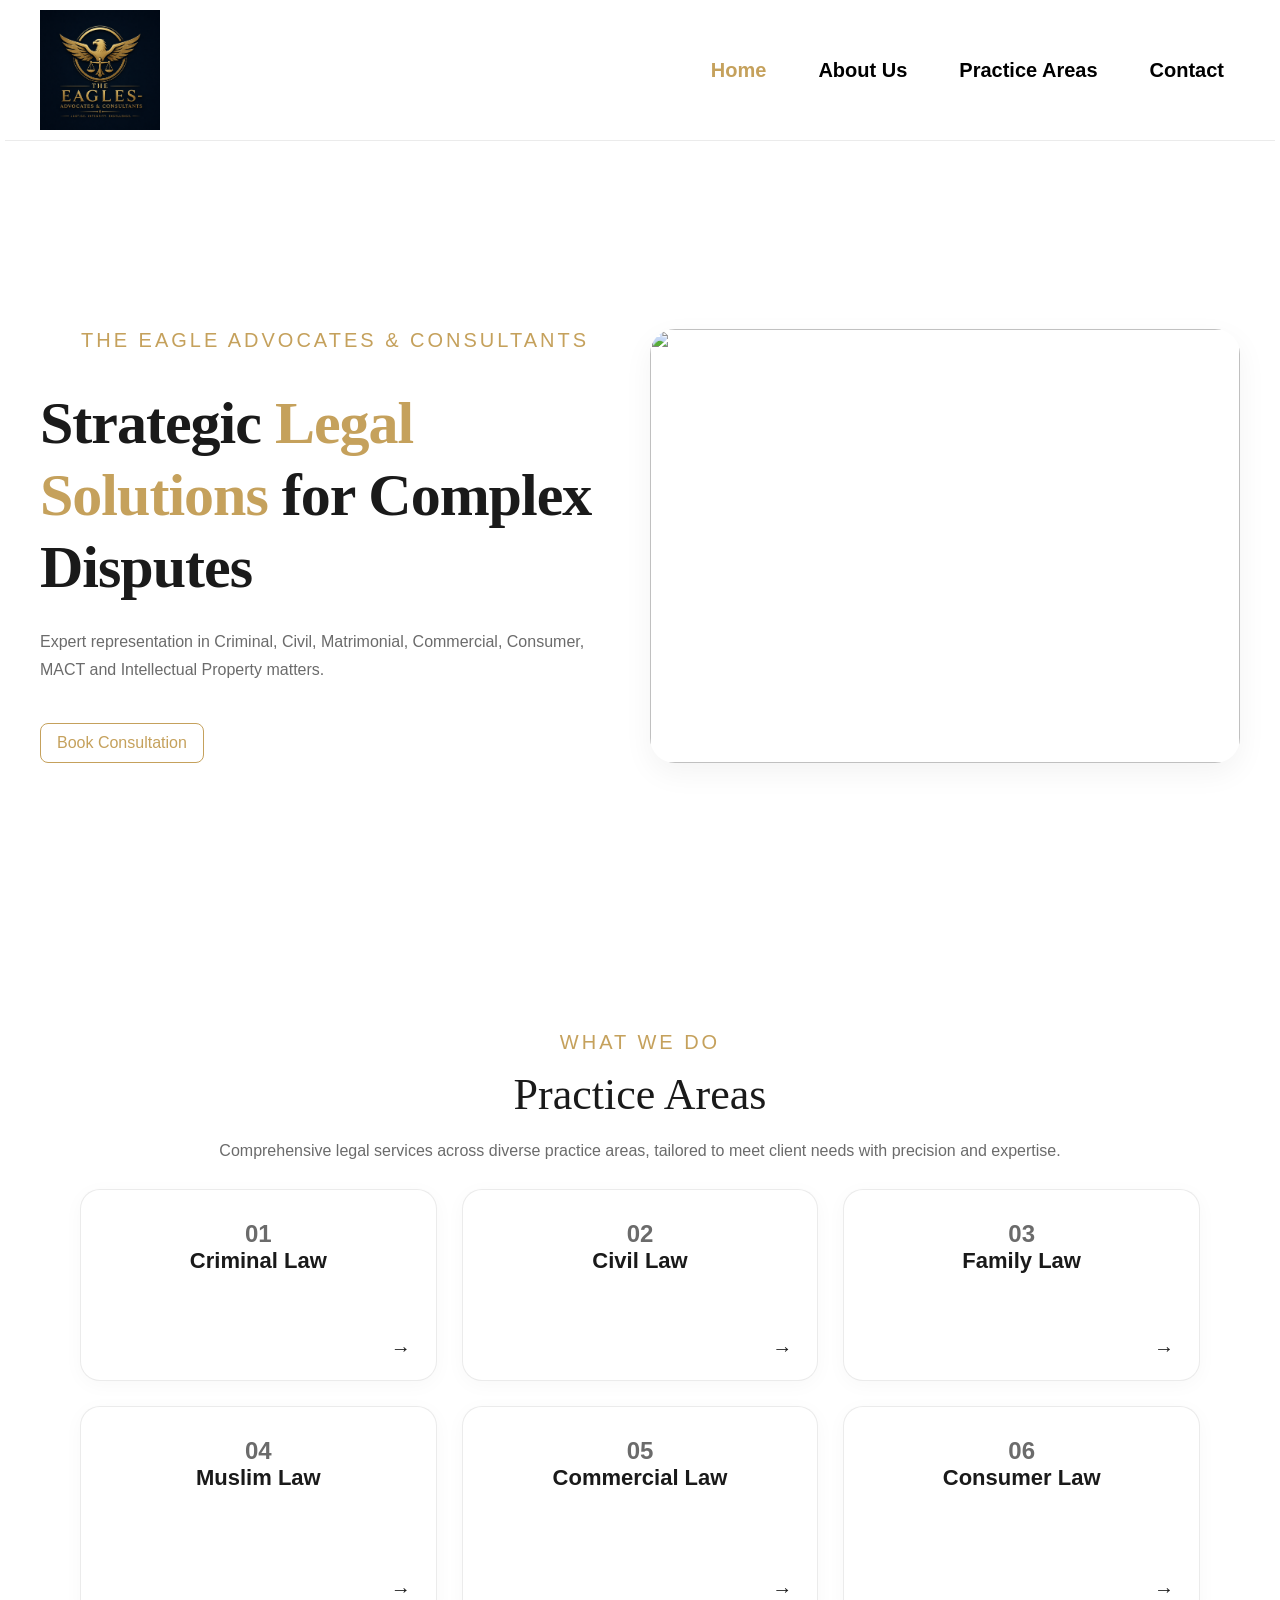
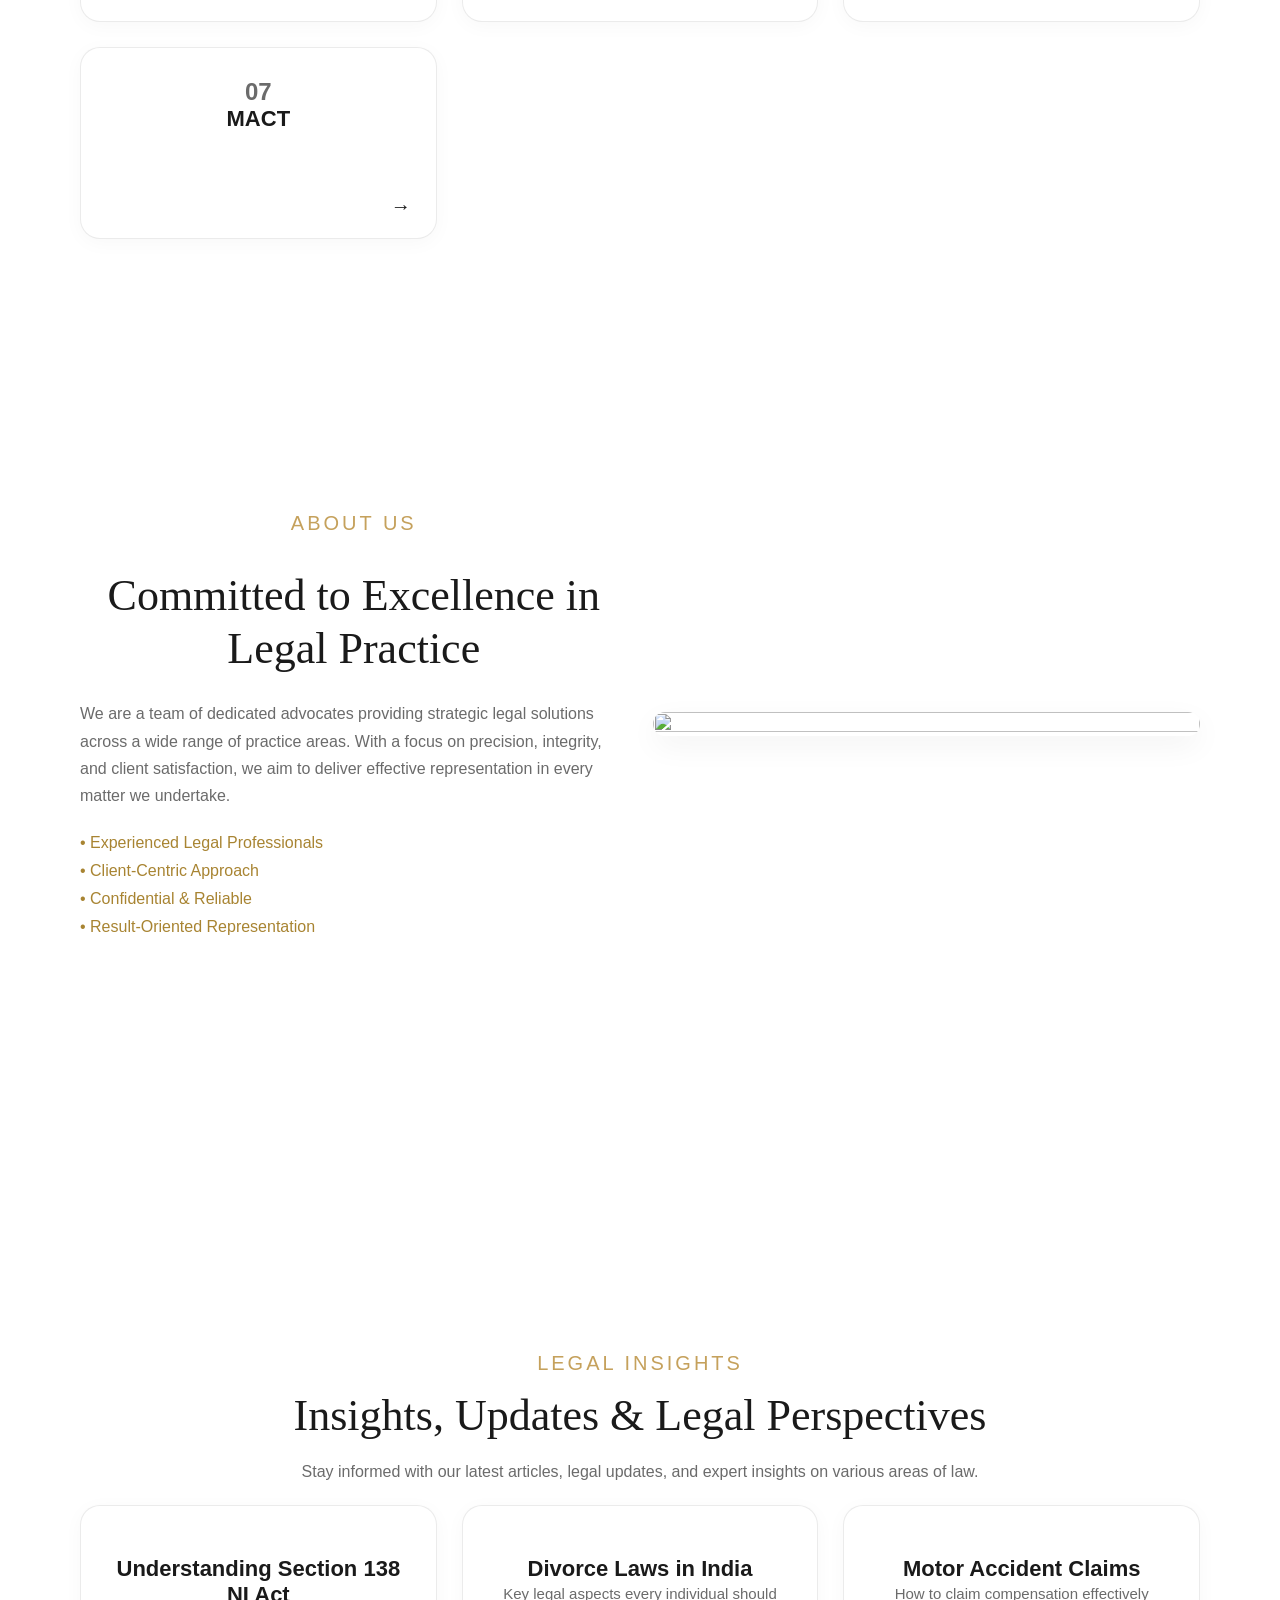
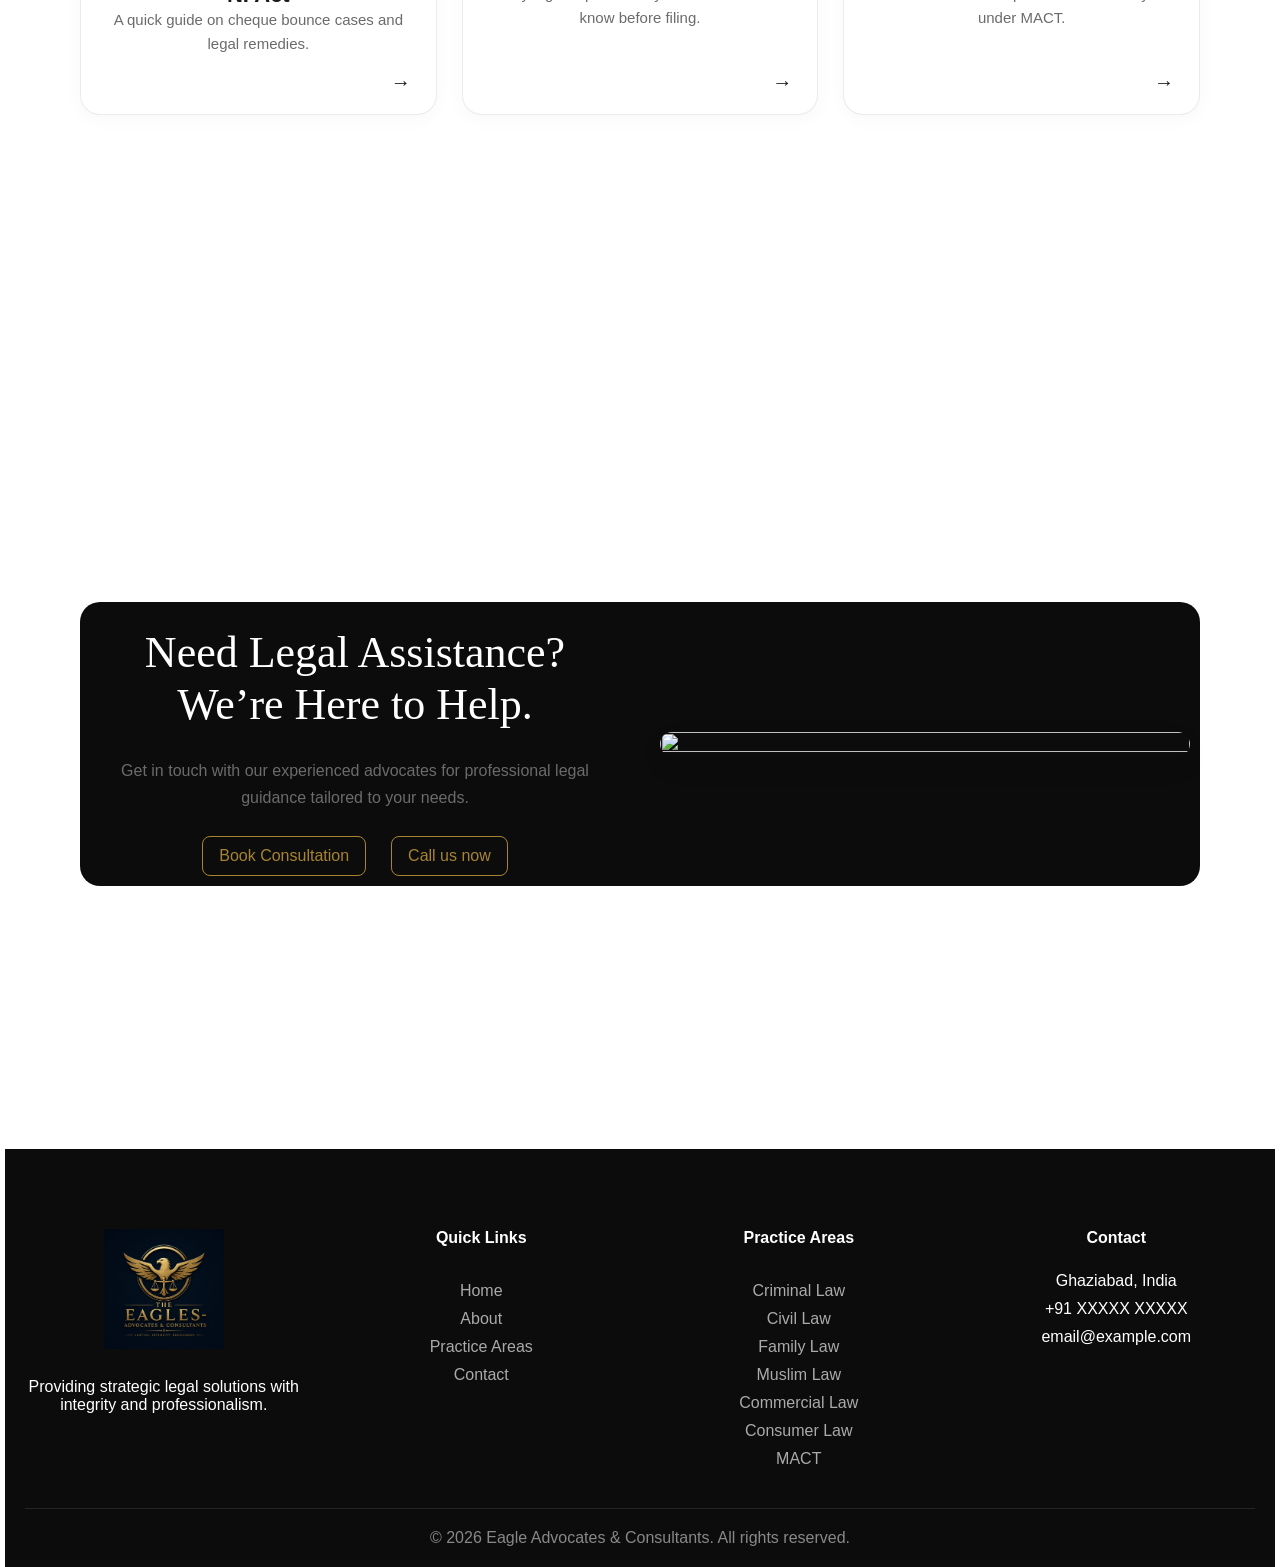
==== commit 52f38369: "Update index.html" ====
--- a/index.html
+++ b/index.html
@@ -31,7 +31,7 @@
             <div class="hero-container">
                 <div class="hero-grid">
                     <div class="hero-content">
-                         <p class="tag-line hero-bottom">Eagle Advocates & Consultants</p>
+                         <p class="tag-line hero-bottom">The Eagle Advocates & Consultants</p>
                     <h1>Strategic <span class="highlight"> Legal Solutions</span> for Complex Disputes</h1>
                     <p class="section-discription">Expert representation in Criminal, Civil, Matrimonial, Commercial, 
                         Consumer, MACT and Intellectual Property matters.</p>
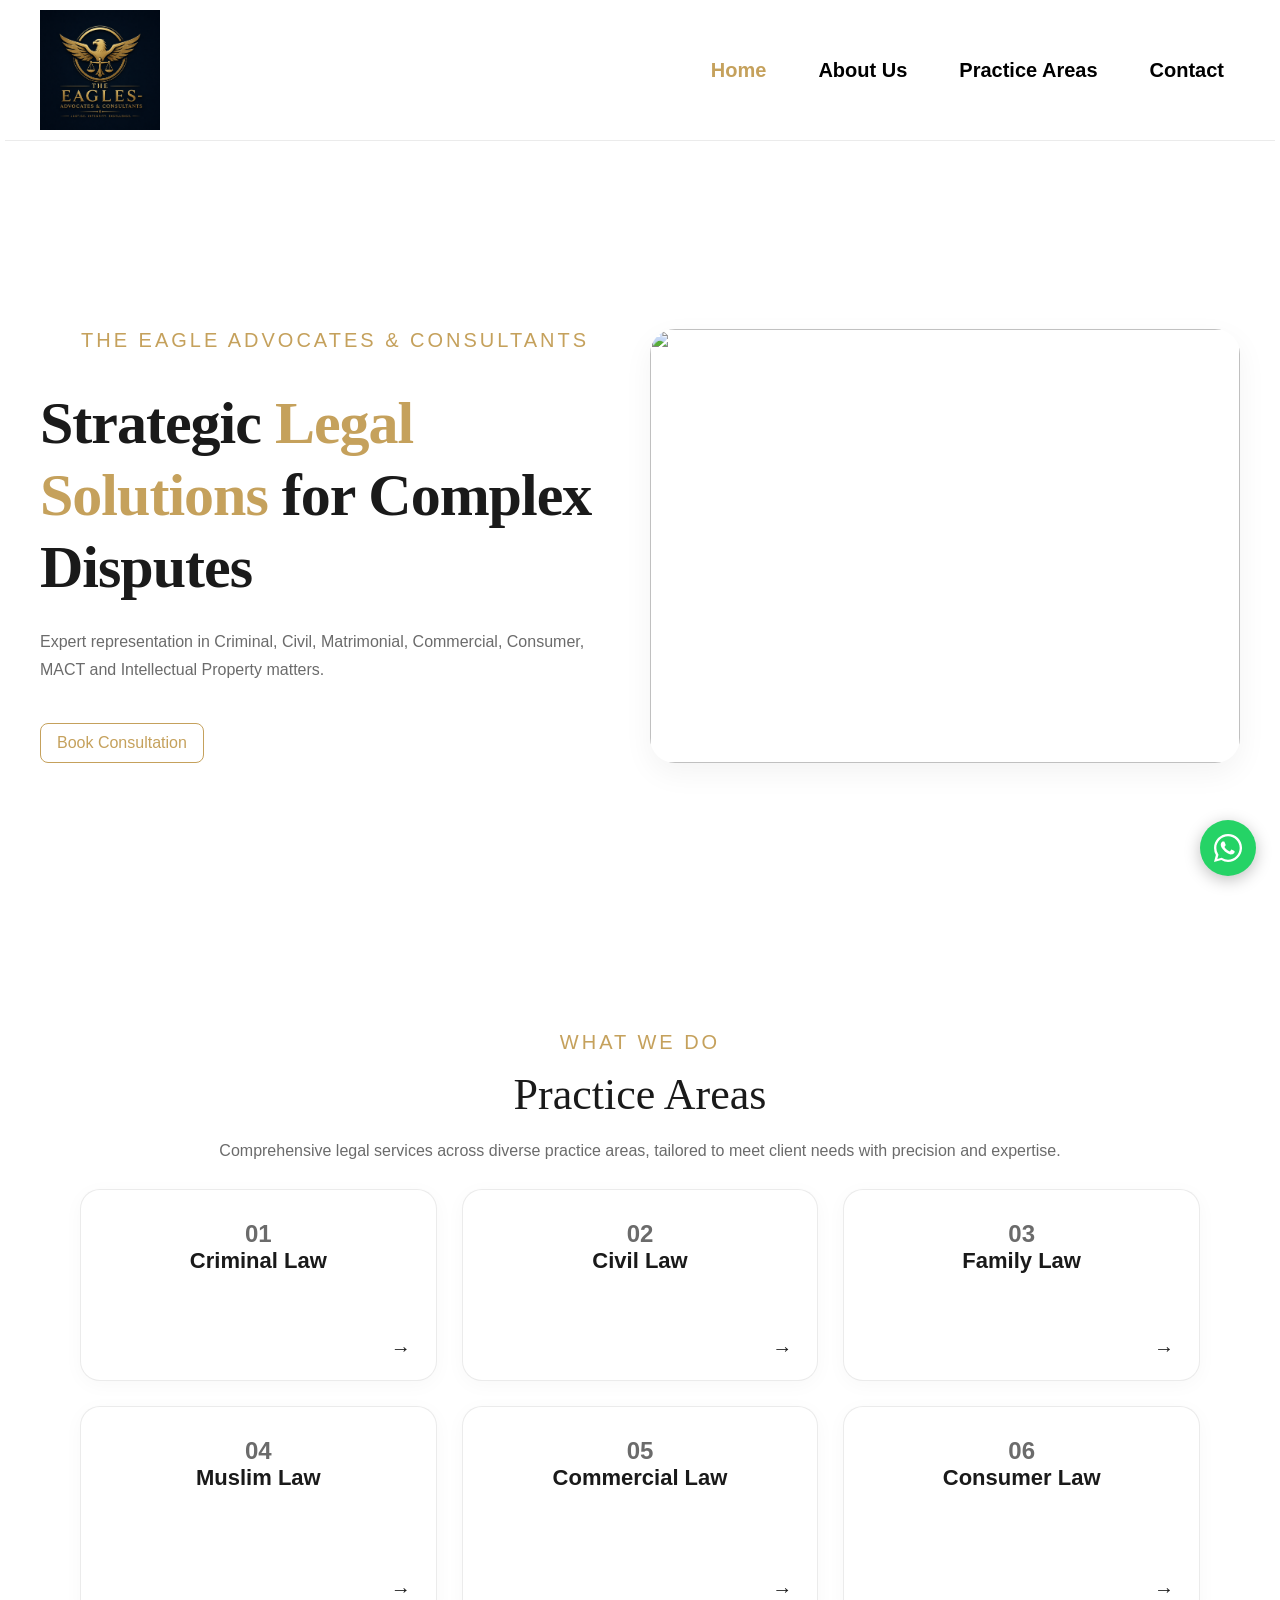
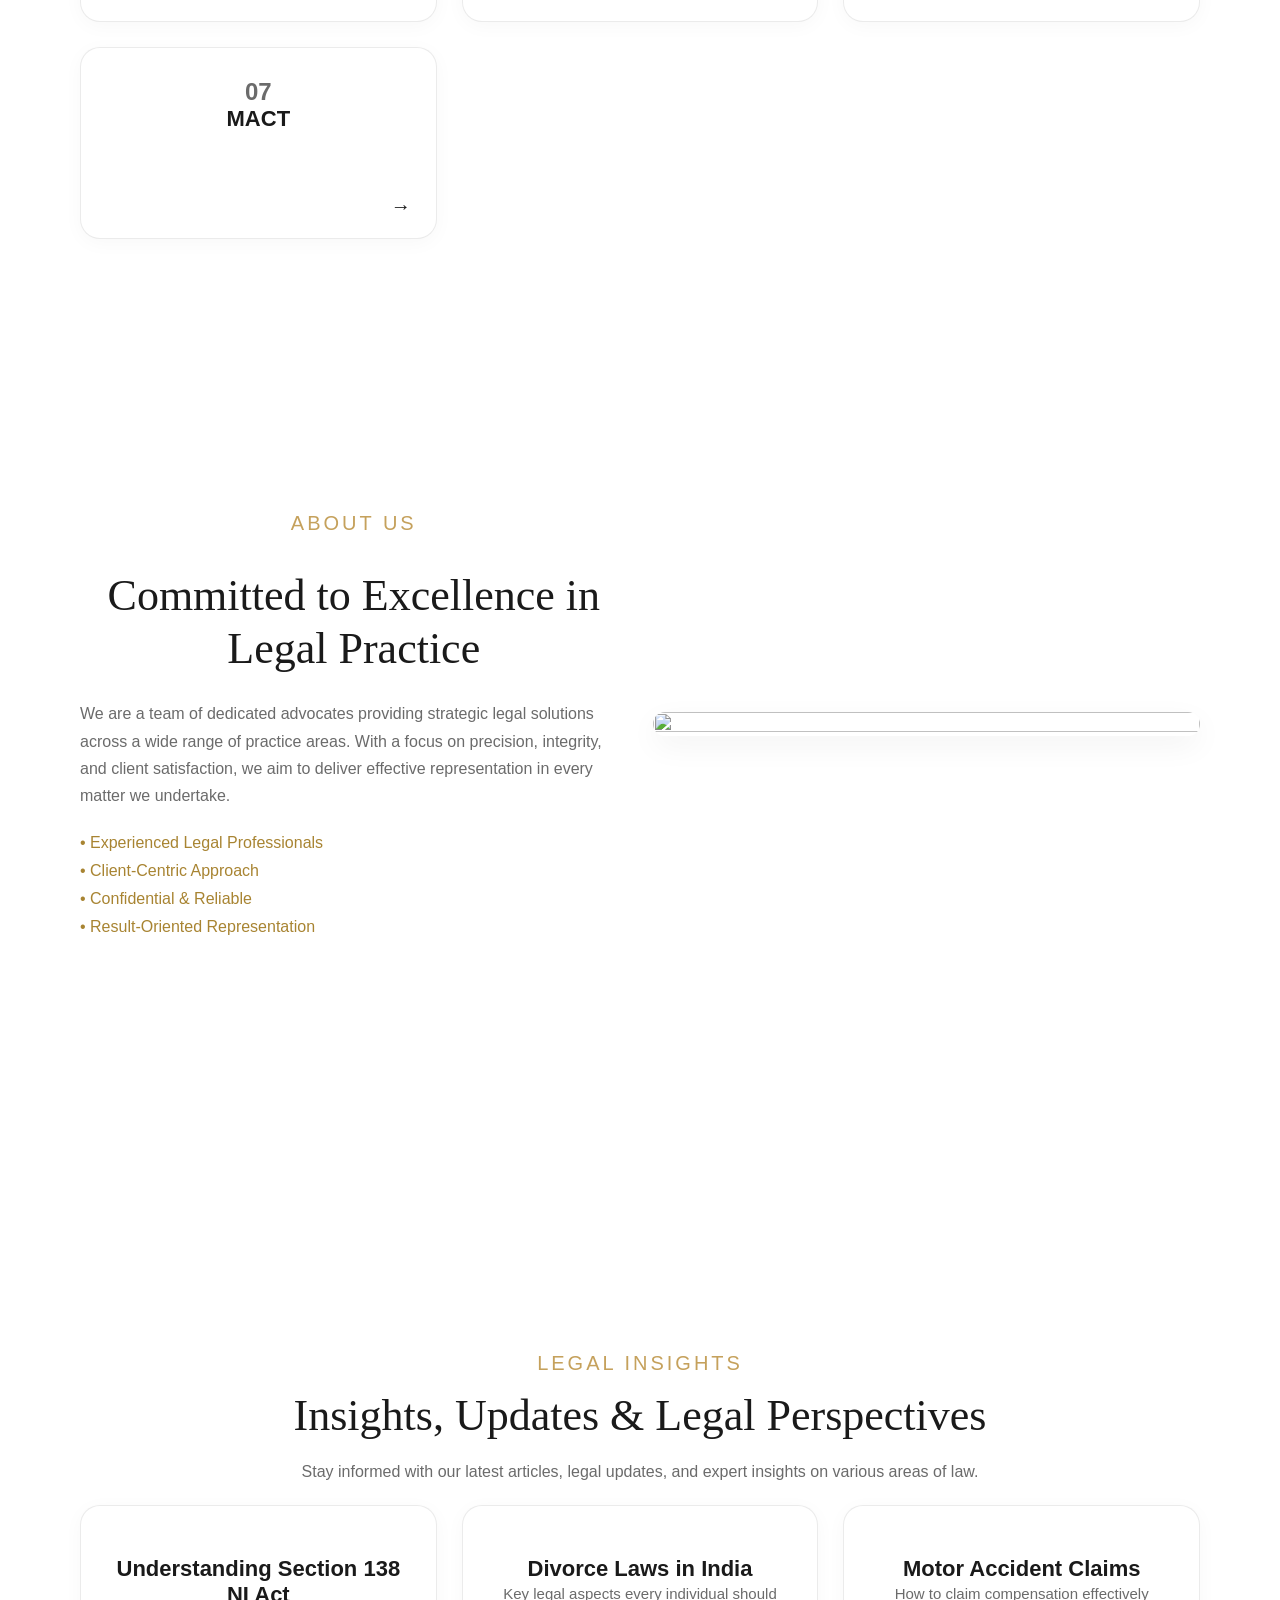
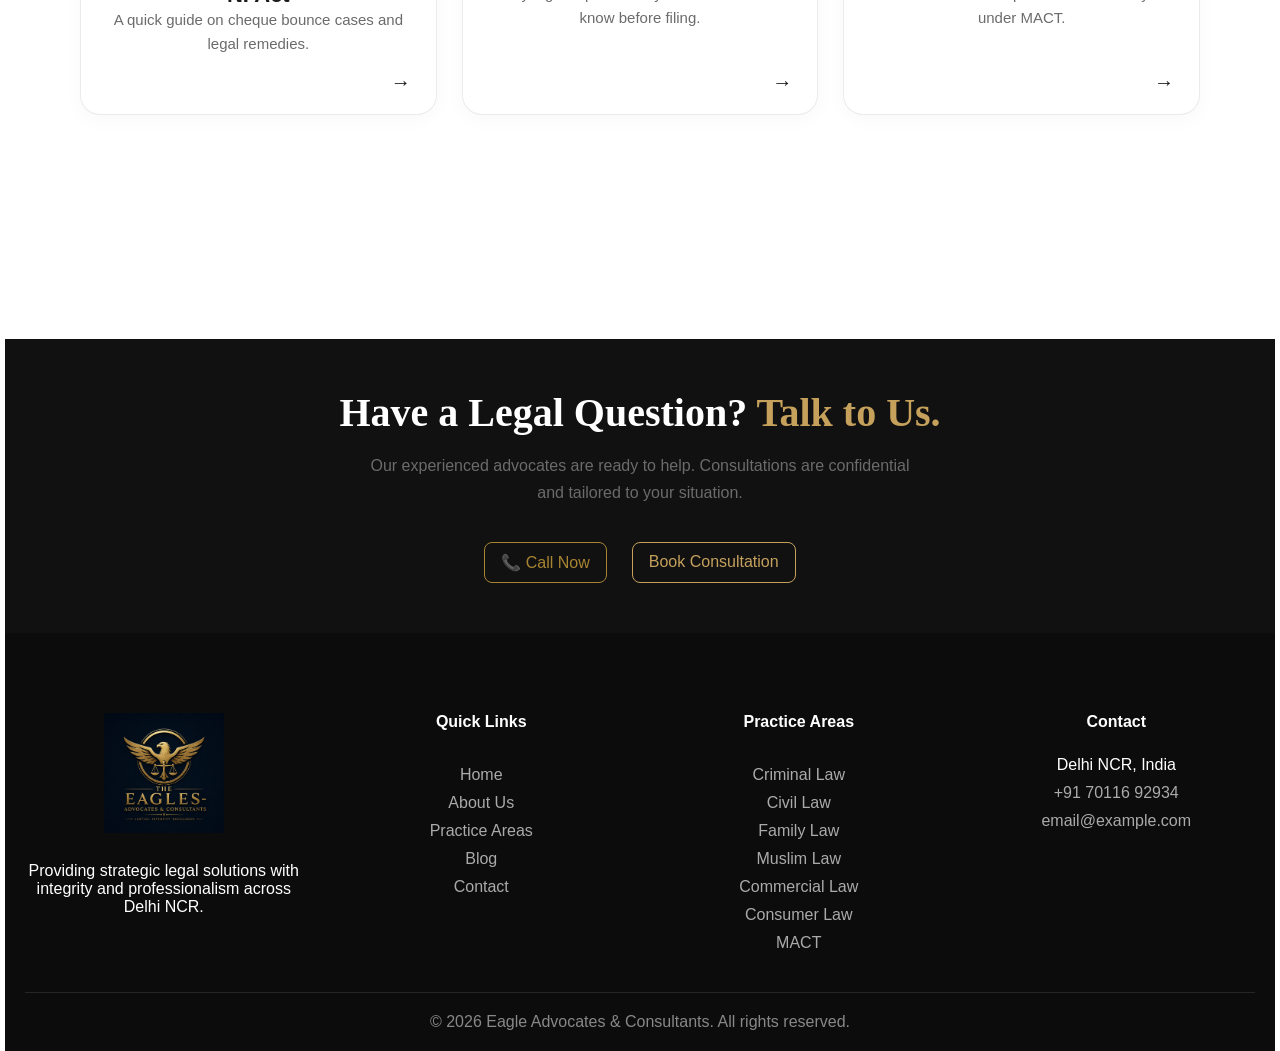
==== commit b55934dd: "Add files via upload" ====
--- a/index.html
+++ b/index.html
@@ -5,12 +5,15 @@
     <meta name="viewport" content="width=device-width, initial-scale=1.0">
     <link rel="stylesheet" href="practice.css">
     <link rel="icon" href="#">
-    <title>Eagle Advocates & Consultants</title>
+    <title>The Eagle Advocates & Consultants</title>
 </head>
 <body>
+      <!-- ── HEADER (same as main site) ── -->
     <header>
         <nav>
-            <a href="index.html" class="logo"><img src="ChatGPT Image May 30, 2026, 11_29_00 PM.png" alt=""></a>
+            <a href="index.html" class="logo">
+                <img src="ChatGPT Image May 30, 2026, 11_29_00 PM.png" alt="Eagle Advocates & Consultants Logo">
+            </a>
             <ul class="nav-links">
                 <li><a href="index.html" class="nav-link active-page">Home</a></li>
                 <li><a href="about.html" class="nav-link">About Us</a></li>
@@ -22,8 +25,6 @@
                 <span></span>
                 <span></span>
             </div>
-            
-
         </nav>
     </header>
     <main>
@@ -36,7 +37,7 @@
                     <p class="section-discription">Expert representation in Criminal, Civil, Matrimonial, Commercial, 
                         Consumer, MACT and Intellectual Property matters.</p>
                         <div class="btn-cont">
-                            <a href="#" class="hero-btn">Book Consultation</a>
+                            <a href="contact.html" class="hero-btn">Book Consultation</a>
                         
                         </div>
                     </div>
@@ -238,23 +239,18 @@
             </div>
         </section>
 
-        <section class="contact">
-            <div class="main-container">
-                <div class="contact-grid">
-                    <div class="contact-content">
-                        <h2 class="sec-heading cont-h2">Need Legal Assistance? We’re Here to Help.</h2>
-                        <p class="section-discription cont-p">Get in touch with our experienced advocates for professional legal guidance tailored to your needs.</p>
-                        <div class="btn-cont">
-                            <a href="" class="hero-btn cta">Book Consultation</a>
-                            <a href="" class="hero-btn cta">Call us now</a>
-                        </div>
+       <!-- CTA -->
+    <section class="practice-cta reveal">
+      <h2>Have a Legal Question? <span class="highlight">Talk to Us.</span></h2>
+      <p class="section-discription">Our experienced advocates are ready to help. Consultations are confidential and tailored to your situation.</p>
+      <div class="btn-cont">
+        <a href="tel:+9170116 92934" class="hero-btn cta">📞 Call Now</a>
+        <a href="contact.html" class="hero-btn">Book Consultation</a>
+      </div>
+    </section>
                             
                         
-                    </div>
-                    <div class="contact-image"><img src="https://images.pexels.com/photos/261679/pexels-photo-261679.jpeg" alt=""></div>
-                </div>    
-            </div>
-        </section>
+                    
     </main>
     <footer class="footer">
   <div class="footer-container">
@@ -262,15 +258,16 @@
             <!-- Column 1 -->
             <div class="footer-col">
                 <a href="Home.html" class="logo-footer"><img src="ChatGPT Image May 30, 2026, 11_29_00 PM.png" alt=""></a>
-                <p>Providing strategic legal solutions with integrity and professionalism.</p>
+                <p>Providing strategic legal solutions with integrity and professionalism across Delhi NCR.</p>
             </div>
             <!-- Column 2 -->
             <div class="footer-col">
                 <h4>Quick Links</h4>
                 <ul>
                     <li><a href="index.html">Home</a></li>
-                    <li><a href="about.html">About</a></li>
+                    <li><a href="about.html">About Us</a></li>
                     <li><a href="practice-areas.html">Practice Areas</a></li>
+                    <li><a href="blog.html">Blog</a></li>
                     <li><a href="contact.html">Contact</a></li>
                 </ul>
             </div>
@@ -290,41 +287,18 @@
             <!-- Column 4 -->
             <div class="footer-col">
                 <h4>Contact</h4>
-                <p>Ghaziabad, India</p>
-                <p>+91 XXXXX XXXXX</p>
-                <p>email@example.com</p>
+          <p>Delhi NCR, India</p>
+          <p><a href="tel:+9170116 92934">+91 70116 92934</a></p>
+          <p><a href="mailto:email@example.com">email@example.com</a></p>
+        </div>
             </div>
     </div>
   <div class="footer-bottom">
     <p>© 2026 Eagle Advocates & Consultants. All rights reserved.</p>
   </div>
 </footer>
-<script>
-const hamburger = document.querySelector(".hamburger");
-const navLinks = document.querySelector(".nav-links");
-
-hamburger.addEventListener("click", () => {
-  navLinks.classList.toggle("active");
-});
-</script>
-<script>
-const observerOptions = {
-    threshold: 0.15 // Section reveals when 15% of it is visible
-};
-
-const observer = new IntersectionObserver((entries) => {
-    entries.forEach(entry => {
-        if (entry.isIntersecting) {
-            entry.target.classList.add('active');
-        }
-    });
-}, observerOptions);
-
-// Grab all sections you want to animate
-document.querySelectorAll('section, .card, .about-image').forEach((el) => {
-    el.classList.add('reveal'); // Automatically adds the hidden class
-    observer.observe(el);
-});
-</script>
+
+
+<script src="main.js"></script>
 </body>
 </html>
--- a/practice.css
+++ b/practice.css
@@ -113,6 +113,13 @@
     align-items: center;
     text-align: center;
     padding: 0 40px;
+}
+
+@media (max-width:768px){
+  .main-container{
+    width: 100%;
+    padding: 0 10px;
+}
 }
 
 section{
@@ -654,7 +661,7 @@
 /* MOBILE */
 @media (max-width: 768px) {
   section {
-    padding: 60px 20px;
+    padding: 20px 20px;
   }
 }
 
@@ -1299,7 +1306,7 @@
 /* ── PRACTICE PAGE CTA ── */
 .practice-cta {
   background: var(--bg-dark);
-  padding: 100px 20px;
+  padding: 50px 20px;
   text-align: center;
 }
 .practice-cta h2 {
@@ -1561,3 +1568,364 @@
   transition: var(--transition);
 }
 .newsletter-form button:hover { background: var(--bg-dark); }
+
+
+/*contact page*/
+ 
+    /* ── Contact page specific styles ── */
+
+    /* Override section global min-height */
+    .contact-hero-sec,
+    .contact-main-sec,
+    .contact-info-strip,
+    .contact-map-sec,
+    .contact-faq-sec {
+      min-height: unset !important;
+      display: block !important;
+    }
+
+    /* HERO */
+    .contact-hero-sec {
+      background: var(--bg-dark);
+      padding: 120px 20px 80px;
+      text-align: center;
+    }
+    .contact-hero-sec h1 { color: #fff; margin: 16px 0 20px; }
+    .contact-hero-sec p  {
+      color: #aaa;
+      max-width: 560px;
+      margin: 0 auto;
+      font-size: 16px;
+      line-height: 1.8;
+    }
+
+    /* INFO STRIP */
+    .contact-info-strip {
+      background: var(--accent);
+      padding: 0;
+    }
+    .info-strip-grid {
+      display: grid;
+      grid-template-columns: repeat(3, 1fr);
+      max-width: 1100px;
+      margin: 0 auto;
+    }
+    .info-strip-item {
+      padding: 40px 30px;
+      text-align: center;
+      border-right: 1px solid rgba(0,0,0,0.1);
+      text-decoration: none;
+      color: #000;
+      transition: var(--transition);
+    }
+    .info-strip-item:last-child { border-right: none; }
+    .info-strip-item:hover { background: rgba(0,0,0,0.08); }
+    .info-strip-icon {
+      font-size: 2rem;
+      margin-bottom: 12px;
+      display: block;
+    }
+    .info-strip-item h3 {
+      font-size: 15px;
+      font-weight: 700;
+      margin-bottom: 6px;
+      font-family: var(--font-main);
+    }
+    .info-strip-item p {
+      font-size: 14px;
+      color: rgba(0,0,0,0.7);
+      line-height: 1.5;
+    }
+    @media (max-width: 768px) {
+      .info-strip-grid { grid-template-columns: 1fr; }
+      .info-strip-item { border-right: none; border-bottom: 1px solid rgba(0,0,0,0.1); }
+      .info-strip-item:last-child { border-bottom: none; }
+    }
+
+    /* MAIN CONTACT SECTION */
+    .contact-main-sec {
+      background: var(--bg-main);
+      padding: 90px 20px;
+    }
+    .contact-main-inner {
+      max-width: 1100px;
+      margin: 0 auto;
+      display: grid;
+      grid-template-columns: 1fr 1fr;
+      gap: 60px;
+      align-items: start;
+    }
+
+    /* Left — form */
+    .contact-form-wrap {
+      background: #fff;
+      border: 1px solid var(--border-dark);
+      border-radius: 20px;
+      padding: 48px 40px;
+      box-shadow: var(--shadow-soft);
+    }
+    .contact-form-wrap h2 {
+      font-family: var(--font-heading);
+      font-size: clamp(22px, 3vw, 32px);
+      color: var(--text-primary);
+      margin-bottom: 8px;
+    }
+    .contact-form-wrap > p {
+      font-size: 14px;
+      color: var(--text-secondary);
+      margin-bottom: 32px;
+      line-height: 1.6;
+    }
+
+    .form-group {
+      margin-bottom: 20px;
+    }
+    .form-group label {
+      display: block;
+      font-size: 13px;
+      font-weight: 600;
+      color: var(--text-primary);
+      margin-bottom: 6px;
+      letter-spacing: 0.3px;
+    }
+    .form-group input,
+    .form-group select,
+    .form-group textarea {
+      width: 100%;
+      padding: 12px 16px;
+      border: 1px solid var(--border-dark);
+      border-radius: 10px;
+      font-size: 14px;
+      font-family: var(--font-main);
+      color: var(--text-primary);
+      background: var(--bg-main);
+      outline: none;
+      transition: var(--transition);
+      appearance: none;
+    }
+    .form-group input:focus,
+    .form-group select:focus,
+    .form-group textarea:focus {
+      border-color: var(--accent);
+      background: #fff;
+      box-shadow: 0 0 0 3px rgba(197, 161, 92, 0.12);
+    }
+    .form-group textarea { resize: vertical; min-height: 130px; }
+    .form-row {
+      display: grid;
+      grid-template-columns: 1fr 1fr;
+      gap: 16px;
+    }
+    .form-submit {
+      width: 100%;
+      padding: 14px;
+      background: var(--accent);
+      color: #000;
+      border: none;
+      border-radius: 10px;
+      font-size: 15px;
+      font-weight: 700;
+      font-family: var(--font-main);
+      cursor: pointer;
+      transition: var(--transition);
+      margin-top: 8px;
+      letter-spacing: 0.3px;
+    }
+    .form-submit:hover {
+      background: var(--accent-dark);
+      color: #fff;
+      transform: translateY(-2px);
+      box-shadow: 0 6px 20px rgba(197,161,92,0.35);
+    }
+    .form-note {
+      font-size: 12px;
+      color: var(--text-secondary);
+      text-align: center;
+      margin-top: 14px;
+    }
+
+    /* Right — info panel */
+    .contact-info-panel {
+      display: flex;
+      flex-direction: column;
+      gap: 24px;
+    }
+    .contact-info-panel h2 {
+      font-family: var(--font-heading);
+      font-size: clamp(22px, 3vw, 32px);
+      color: var(--text-primary);
+      margin-bottom: 4px;
+    }
+    .contact-info-panel > p {
+      font-size: 15px;
+      color: var(--text-secondary);
+      line-height: 1.7;
+      margin-bottom: 8px;
+    }
+    .info-card {
+      background: #fff;
+      border: 1px solid var(--border-dark);
+      border-radius: 16px;
+      padding: 24px;
+      display: flex;
+      gap: 18px;
+      align-items: flex-start;
+      transition: var(--transition);
+    }
+    .info-card:hover {
+      border-color: var(--accent);
+      box-shadow: var(--shadow-soft);
+    }
+    .info-card-icon {
+      width: 48px;
+      height: 48px;
+      background: var(--bg-soft);
+      border-radius: 12px;
+      display: flex;
+      align-items: center;
+      justify-content: center;
+      font-size: 1.4rem;
+      flex-shrink: 0;
+    }
+    .info-card-text h4 {
+      font-size: 14px;
+      font-weight: 700;
+      color: var(--text-primary);
+      margin-bottom: 4px;
+    }
+    .info-card-text p,
+    .info-card-text a {
+      font-size: 14px;
+      color: var(--text-secondary);
+      text-decoration: none;
+      line-height: 1.6;
+      transition: var(--transition);
+    }
+    .info-card-text a:hover { color: var(--accent); }
+
+    /* Hours table */
+    .hours-table { width: 100%; margin-top: 6px; }
+    .hours-table tr td {
+      font-size: 13px;
+      color: var(--text-secondary);
+      padding: 3px 0;
+    }
+    .hours-table tr td:last-child {
+      text-align: right;
+      font-weight: 600;
+      color: var(--text-primary);
+    }
+    .hours-open { color: #2d7a2d !important; }
+
+    /* WhatsApp CTA card */
+    .whatsapp-card {
+      background: #25d366;
+      border: none;
+      border-radius: 16px;
+      padding: 24px;
+      display: flex;
+      gap: 18px;
+      align-items: center;
+      text-decoration: none;
+      color: #000;
+      transition: var(--transition);
+    }
+    .whatsapp-card:hover {
+      background: #1ebe5d;
+      transform: translateY(-3px);
+      box-shadow: 0 8px 24px rgba(37, 211, 102, 0.3);
+    }
+    .whatsapp-card svg { flex-shrink: 0; }
+    .whatsapp-card h4 { font-size: 15px; font-weight: 700; margin-bottom: 3px; }
+    .whatsapp-card p  { font-size: 13px; color: rgba(0,0,0,0.7); }
+
+    @media (max-width: 900px) {
+      .contact-main-inner { grid-template-columns: 1fr; }
+      .contact-form-wrap { padding: 32px 24px; }
+    }
+    @media (max-width: 560px) {
+      .form-row { grid-template-columns: 1fr; }
+    }
+
+    /* MAP SECTION */
+    .contact-map-sec {
+      background: var(--bg-soft);
+      padding: 80px 20px;
+    }
+    .contact-map-inner {
+      max-width: 1100px;
+      margin: 0 auto;
+      text-align: center;
+    }
+    .map-embed {
+      margin-top: 40px;
+      border-radius: 20px;
+      overflow: hidden;
+      box-shadow: var(--shadow-soft);
+      border: 1px solid var(--border-dark);
+    }
+    .map-embed iframe {
+      width: 100%;
+      height: 400px;
+      display: block;
+      border: none;
+    }
+
+    /* FAQ SECTION */
+    .contact-faq-sec {
+      background: #fff;
+      padding: 90px 20px;
+    }
+    .faq-inner {
+      max-width: 760px;
+      margin: 0 auto;
+      text-align: center;
+    }
+    .faq-list { margin-top: 44px; text-align: left; }
+    .faq-item {
+      border: 1px solid var(--border-dark);
+      border-radius: 14px;
+      margin-bottom: 14px;
+      overflow: hidden;
+      transition: var(--transition);
+    }
+    .faq-item.open { border-color: var(--accent); }
+    .faq-question {
+      width: 100%;
+      background: none;
+      border: none;
+      padding: 20px 24px;
+      display: flex;
+      justify-content: space-between;
+      align-items: center;
+      cursor: pointer;
+      font-size: 15px;
+      font-weight: 600;
+      font-family: var(--font-main);
+      color: var(--text-primary);
+      text-align: left;
+      gap: 16px;
+    }
+    .faq-chevron {
+      font-size: 18px;
+      color: var(--accent);
+      transition: transform 0.3s ease;
+      flex-shrink: 0;
+    }
+    .faq-item.open .faq-chevron { transform: rotate(180deg); }
+    .faq-answer {
+      max-height: 0;
+      overflow: hidden;
+      transition: max-height 0.35s ease, padding 0.3s ease;
+      padding: 0 24px;
+    }
+    .faq-item.open .faq-answer {
+      max-height: 300px;
+      padding: 0 24px 20px;
+    }
+    .faq-answer p {
+      font-size: 14px;
+      color: var(--text-secondary);
+      line-height: 1.8;
+    }
+ 
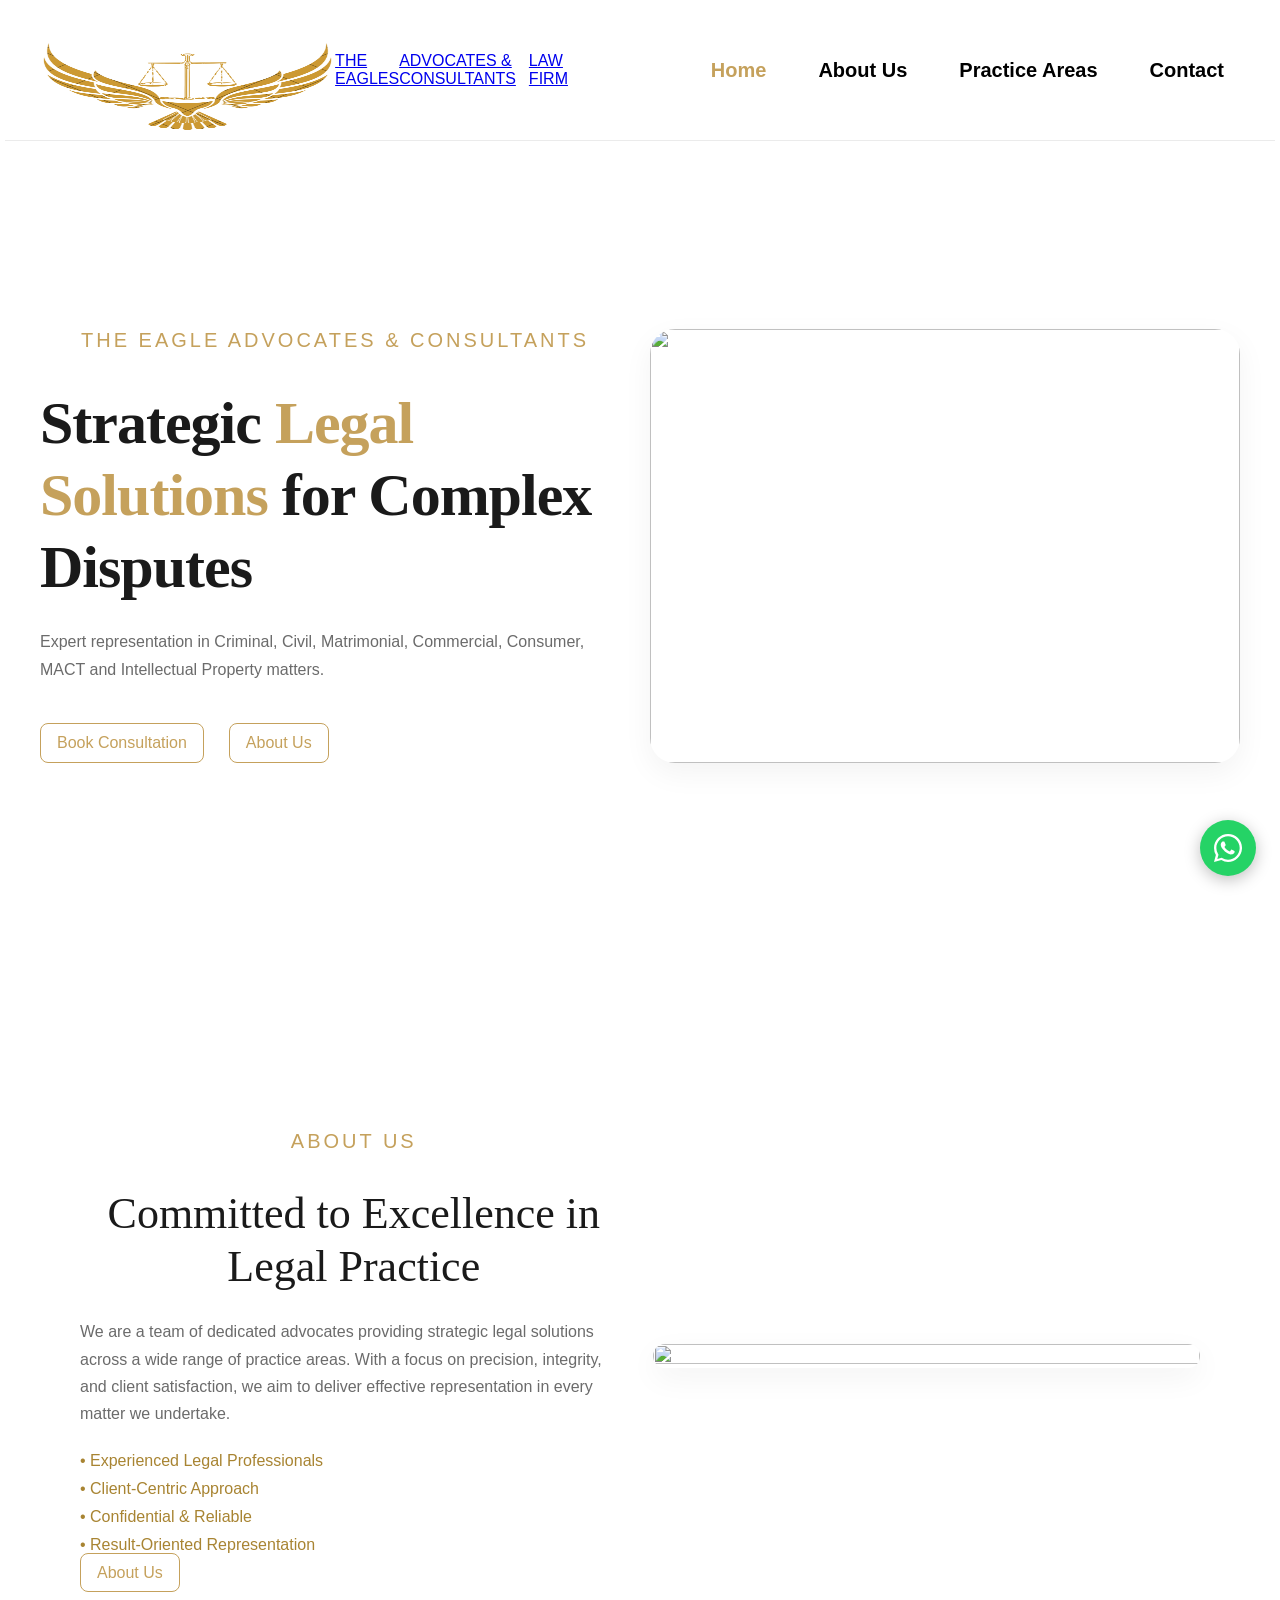
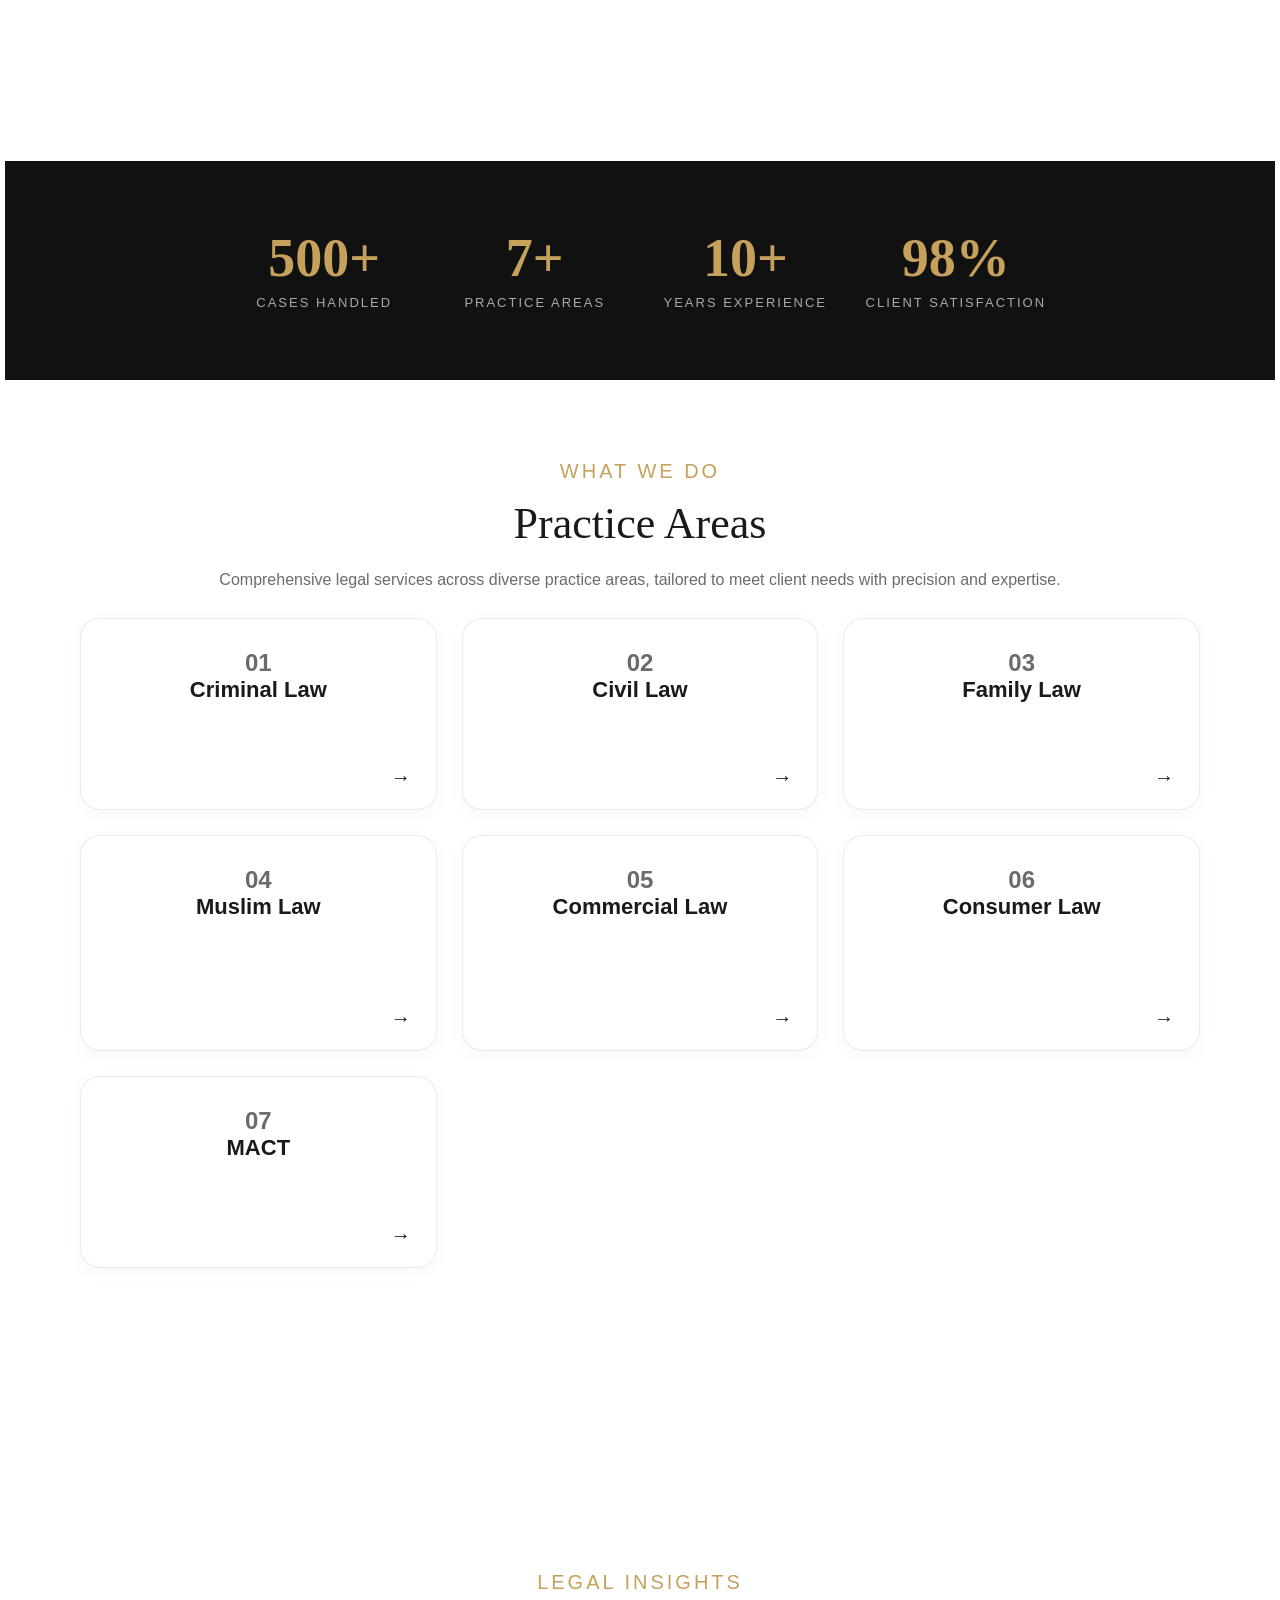
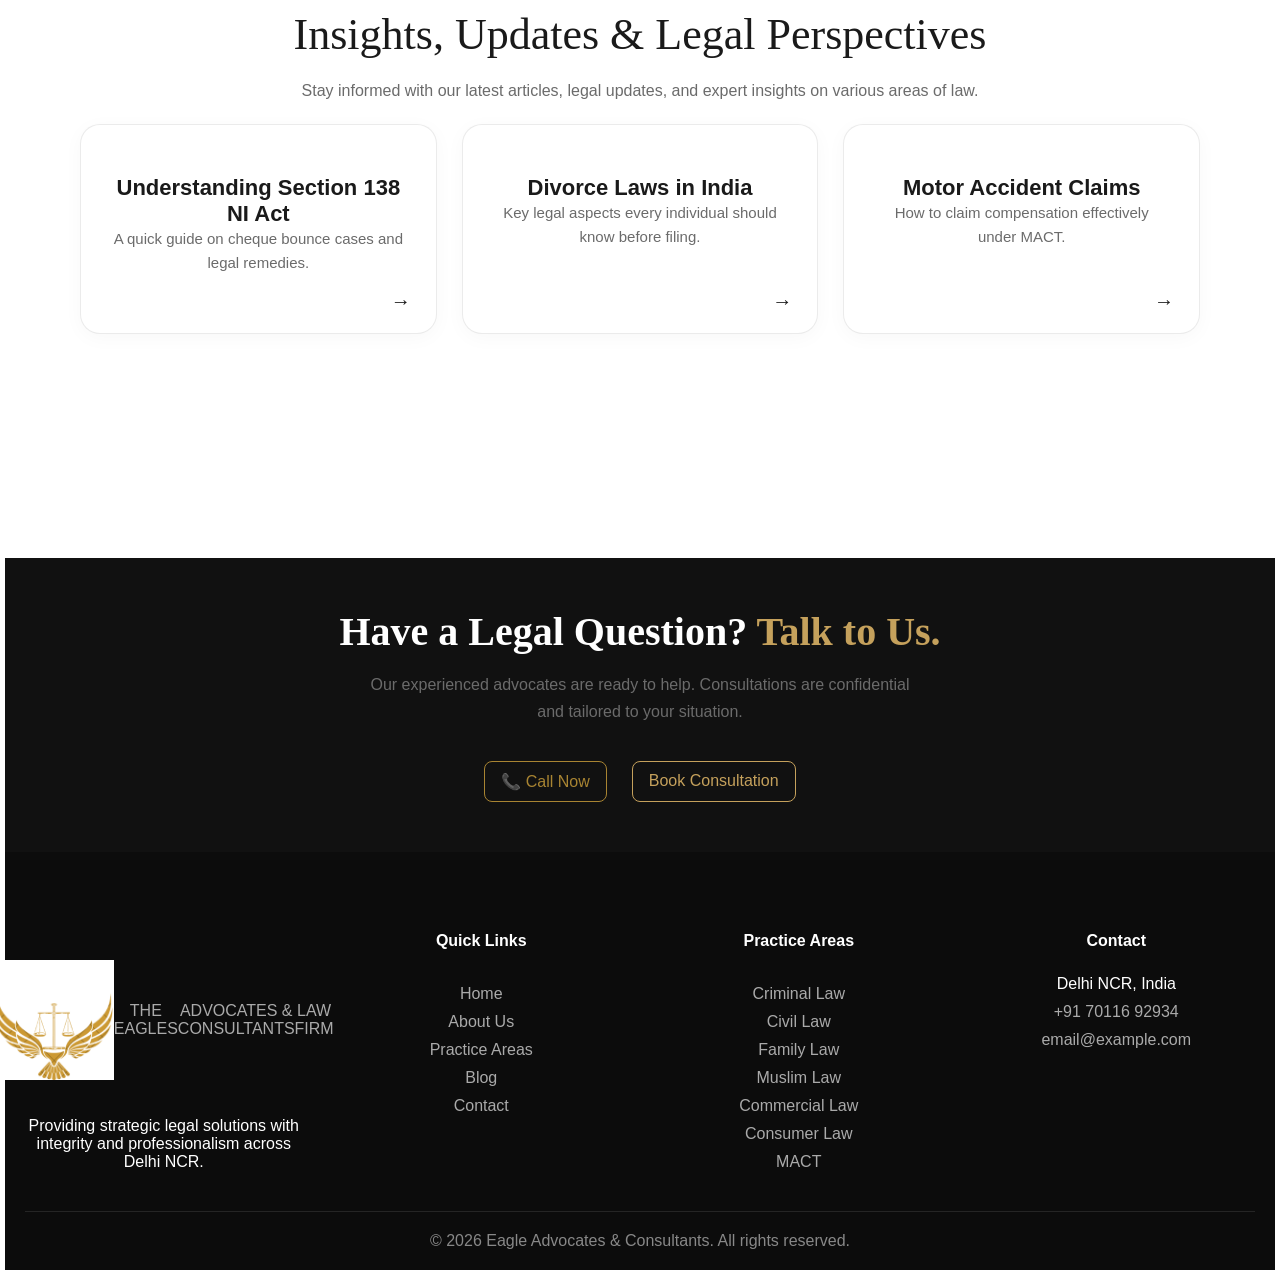
==== commit c2416fe1: "Update index.html" ====
--- a/index.html
+++ b/index.html
@@ -4,7 +4,7 @@
     <meta charset="UTF-8">
     <meta name="viewport" content="width=device-width, initial-scale=1.0">
     <link rel="stylesheet" href="practice.css">
-    <link rel="icon" href="#">
+    <link rel="icon" href="Eagle Advocates & Consultants (1).png">
     <title>The Eagle Advocates & Consultants</title>
 </head>
 <body>
@@ -12,7 +12,10 @@
     <header>
         <nav>
             <a href="index.html" class="logo">
-                <img src="ChatGPT Image May 30, 2026, 11_29_00 PM.png" alt="Eagle Advocates & Consultants Logo">
+                <img src="Eagle Advocates & Consultants (1).png" alt="">
+                    <span class="logo-heading">THE EAGLES</span>
+                    <span class="logo-subheading">ADVOCATES & CONSULTANTS</span>
+                    <span class="logo-last-heading">LAW FIRM</span>
             </a>
             <ul class="nav-links">
                 <li><a href="index.html" class="nav-link active-page">Home</a></li>
@@ -38,6 +41,7 @@
                         Consumer, MACT and Intellectual Property matters.</p>
                         <div class="btn-cont">
                             <a href="contact.html" class="hero-btn">Book Consultation</a>
+                            <a href="#about-sec" class="hero-btn">About Us</a>
                         
                         </div>
                     </div>
@@ -46,124 +50,7 @@
             </div>
         </section>
 
-        <section class="Practice-area">
-            <div class="main-container">
-                <p class="tag-line">WHAT WE DO</p>
-                <h2 class="sec-heading">Practice Areas</h2>
-                <p class="section-discription">Comprehensive legal services across diverse practice areas,
-                     tailored to meet client needs with precision and expertise.</p>
-                
-                <div class="practice-grid">
-                    <a href="criminal-cases.html" class="card">
-  
-                        <div class="card-top">
-                            <span class="number">01</span>
-                            <h3>Criminal Law</h3>
-                        </div>
-
-                        <div class="card-hidden">
-                            <p>Defense, bail, and trial representation in criminal matters.</p>
-                            <span class="learn">Learn more</span>
-                        </div>
-
-                        <div class="arrow">→</div>
-
-                    </a>
-
-                     <a href="civil-cases.html" class="card">
-  
-                        <div class="card-top">
-                            <span class="number">02</span>
-                            <h3>Civil Law</h3>
-                        </div>
-
-                        <div class="card-hidden">
-                            <p>Property disputes, injunctions, and civil litigation.</p>
-                            <span class="learn">Learn more</span>
-                        </div>
-
-                        <div class="arrow">→</div>
-
-                    </a>
-
-                     <a href="family-cases.html" class="card">
-  
-                        <div class="card-top">
-                            <span class="number">03</span>
-                            <h3>Family Law</h3>
-                        </div>
-
-                        <div class="card-hidden">
-                            <p>Divorce, maintenance, domestic violence and Matrimonial dispute resolution.</p>
-                            <span class="learn">Learn more</span>
-                        </div>
-
-                        <div class="arrow">→</div>
-
-                    </a>
-                     <a href="muslim-law.html" class="card">
-                        <div class="card-top">
-                            <span class="number">04</span>
-                            <h3>Muslim Law</h3>
-                        </div>
-                        <div class="card-hidden">
-                            <p>Legal guidance in marriage, divorce, inheritance, succession, and family matters under Muslim Personal Law.</p>
-                            <span class="learn">Learn More</span>
-                        </div>
-
-                        <div class="arrow">→</div>
-                    </a>
-
-                     <a href="commercial-cases.html" class="card">
-  
-                        <div class="card-top">
-                            <span class="number">05</span>
-                            <h3>Commercial Law</h3>
-                        </div>
-
-                        <div class="card-hidden">
-                            <p>Business disputes, contracts, and commercial suits.</p>
-                            <span class="learn">Learn more</span>
-                        </div>
-
-                        <div class="arrow">→</div>
-
-                    </a>
-
-                     <a href="consumer-cases.html" class="card">
-  
-                        <div class="card-top">
-                            <span class="number">06</span>
-                            <h3>Consumer Law</h3>
-                        </div>
-
-                        <div class="card-hidden">
-                            <p>Consumer complaints and compensation claims.</p>
-                            <span class="learn">Learn more</span>
-                        </div>
-
-                        <div class="arrow">→</div>
-
-                    </a>
-
-                    <a href="mact.html" class="card">
-                        <div class="card-top">
-                            <span class="number">07</span>
-                            <h3>MACT</h3>
-                        </div>
-                        <div class="card-hidden">
-                            <p>Motor accident claims and compensation matters.</p>
-                            <span class="learn">Learn More</span>
-                        </div>
-
-                        <div class="arrow">→</div>
-                    </a>
-                </div>
-                    
-            </div>
-        </section>
-
-        <section class="about">
+        <section class="about" id="about-sec">
             <div class="main-container">
                 <div class="about-grid">
                     <div class="about-content">
@@ -178,11 +65,152 @@
                         <p class="bull-points">&bull; Client-Centric Approach</p>
                         <p class="bull-points">&bull; Confidential & Reliable</p>
                         <p class="bull-points">&bull; Result-Oriented Representation</p>
+                        <div class="about-btn">
+                            <a href="about.html" class="hero-btn">About Us</a>
+                        </div>
                     </div>
                     <div class="about-image">
                         <img src="https://media.istockphoto.com/id/1311748943/photo/a-golden-color-plate-describing-the-constitution-of-india.jpg?b=1&s=612x612&w=0&k=20&c=qK6bEdva-mcs0jaMPg8U_yucsNcZtEQP_jx7IA2GQ4s=" alt="">
                     </div>
                 </div>
+            </div>
+        </section>
+         <!-- ── STATS ── -->
+        <section class="stats-sec">
+            <div class="stats-grid">
+                <div class="stat-item reveal">
+                    <h3>500+</h3>
+                    <p>Cases Handled</p>
+                </div>
+                <div class="stat-item reveal delay-1">
+                    <h3>7+</h3>
+                    <p>Practice Areas</p>
+                </div>
+                <div class="stat-item reveal delay-2">
+                    <h3>10+</h3>
+                    <p>Years Experience</p>
+                </div>
+                <div class="stat-item reveal">
+                    <h3>98%</h3>
+                    <p>Client Satisfaction</p>
+                </div>
+            </div>
+        </section>
+        
+        <section class="Practice-area">
+            <div class="main-container">
+                <p class="tag-line">WHAT WE DO</p>
+                <h2 class="sec-heading">Practice Areas</h2>
+                <p class="section-discription">Comprehensive legal services across diverse practice areas,
+                     tailored to meet client needs with precision and expertise.</p>
+                
+                <div class="practice-grid">
+                    <a href="criminal-cases.html" class="card">
+  
+                        <div class="card-top">
+                            <span class="number">01</span>
+                            <h3>Criminal Law</h3>
+                        </div>
+
+                        <div class="card-hidden">
+                            <p>Defense, bail, and trial representation in criminal matters.</p>
+                            <span class="learn">Learn more</span>
+                        </div>
+
+                        <div class="arrow">→</div>
+
+                    </a>
+
+                     <a href="civil-cases.html" class="card">
+  
+                        <div class="card-top">
+                            <span class="number">02</span>
+                            <h3>Civil Law</h3>
+                        </div>
+
+                        <div class="card-hidden">
+                            <p>Property disputes, injunctions, and civil litigation.</p>
+                            <span class="learn">Learn more</span>
+                        </div>
+
+                        <div class="arrow">→</div>
+
+                    </a>
+
+                     <a href="family-cases.html" class="card">
+  
+                        <div class="card-top">
+                            <span class="number">03</span>
+                            <h3>Family Law</h3>
+                        </div>
+
+                        <div class="card-hidden">
+                            <p>Divorce, maintenance, domestic violence and Matrimonial dispute resolution.</p>
+                            <span class="learn">Learn more</span>
+                        </div>
+
+                        <div class="arrow">→</div>
+
+                    </a>
+                     <a href="muslim-law.html" class="card">
+                        <div class="card-top">
+                            <span class="number">04</span>
+                            <h3>Muslim Law</h3>
+                        </div>
+                        <div class="card-hidden">
+                            <p>Legal guidance in marriage, divorce, inheritance, succession, and family matters under Muslim Personal Law.</p>
+                            <span class="learn">Learn More</span>
+                        </div>
+
+                        <div class="arrow">→</div>
+                    </a>
+
+                     <a href="commercial-cases.html" class="card">
+  
+                        <div class="card-top">
+                            <span class="number">05</span>
+                            <h3>Commercial Law</h3>
+                        </div>
+
+                        <div class="card-hidden">
+                            <p>Business disputes, contracts, and commercial suits.</p>
+                            <span class="learn">Learn more</span>
+                        </div>
+
+                        <div class="arrow">→</div>
+
+                    </a>
+
+                     <a href="consumer-cases.html" class="card">
+  
+                        <div class="card-top">
+                            <span class="number">06</span>
+                            <h3>Consumer Law</h3>
+                        </div>
+
+                        <div class="card-hidden">
+                            <p>Consumer complaints and compensation claims.</p>
+                            <span class="learn">Learn more</span>
+                        </div>
+
+                        <div class="arrow">→</div>
+
+                    </a>
+
+                    <a href="mact.html" class="card">
+                        <div class="card-top">
+                            <span class="number">07</span>
+                            <h3>MACT</h3>
+                        </div>
+                        <div class="card-hidden">
+                            <p>Motor accident claims and compensation matters.</p>
+                            <span class="learn">Learn More</span>
+                        </div>
+
+                        <div class="arrow">→</div>
+                    </a>
+                </div>
+                    
             </div>
         </section>
 
@@ -257,7 +285,11 @@
     <div class="footer-grid">
             <!-- Column 1 -->
             <div class="footer-col">
-                <a href="Home.html" class="logo-footer"><img src="ChatGPT Image May 30, 2026, 11_29_00 PM.png" alt=""></a>
+                <a href="Home.html" class="logo"><img src="Eagle Advocates & Consultants (1).png" alt="">
+            <span class="logo-heading">THE EAGLES</span>
+    <span class="logo-subheading-footer">ADVOCATES & CONSULTANTS</span>
+    <span class="logo-last-heading">LAW FIRM</span>
+            </a>
                 <p>Providing strategic legal solutions with integrity and professionalism across Delhi NCR.</p>
             </div>
             <!-- Column 2 -->
@@ -301,4 +333,4 @@
 
 <script src="main.js"></script>
 </body>
-</html>+</html>
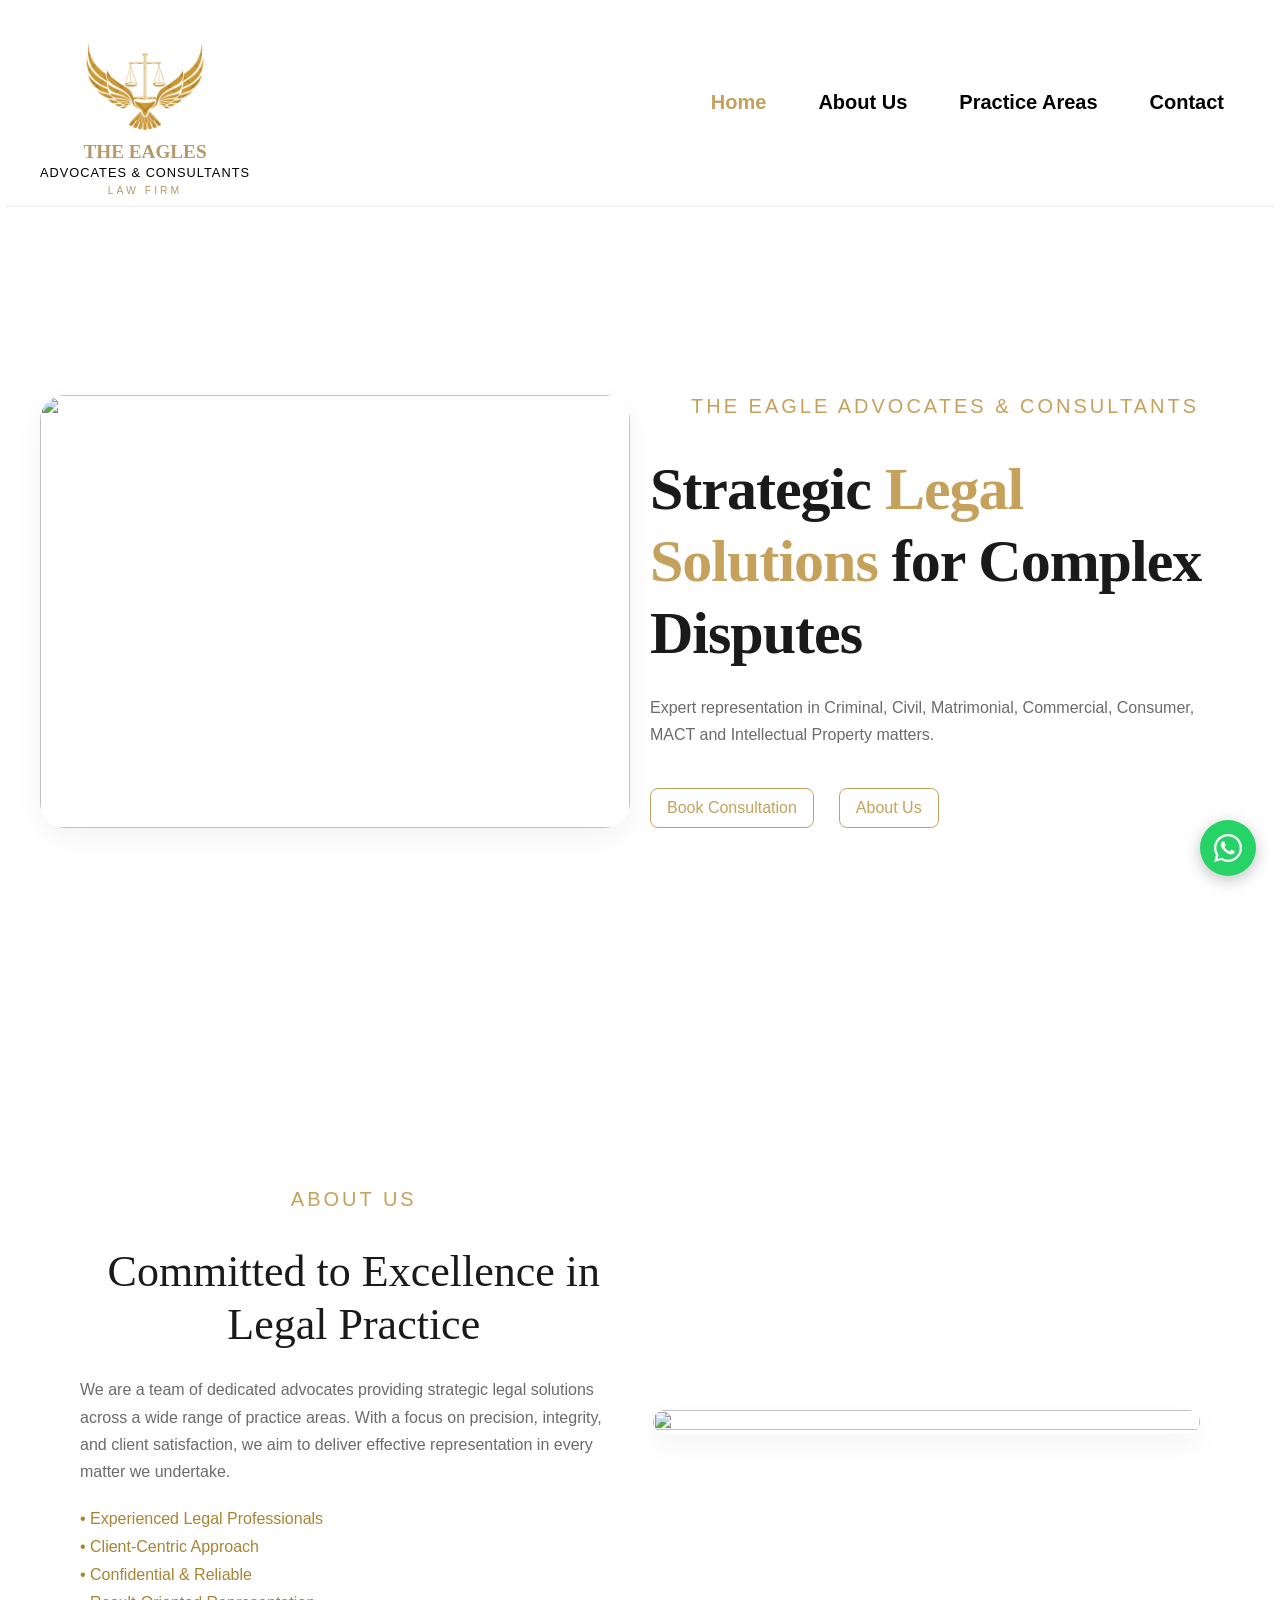
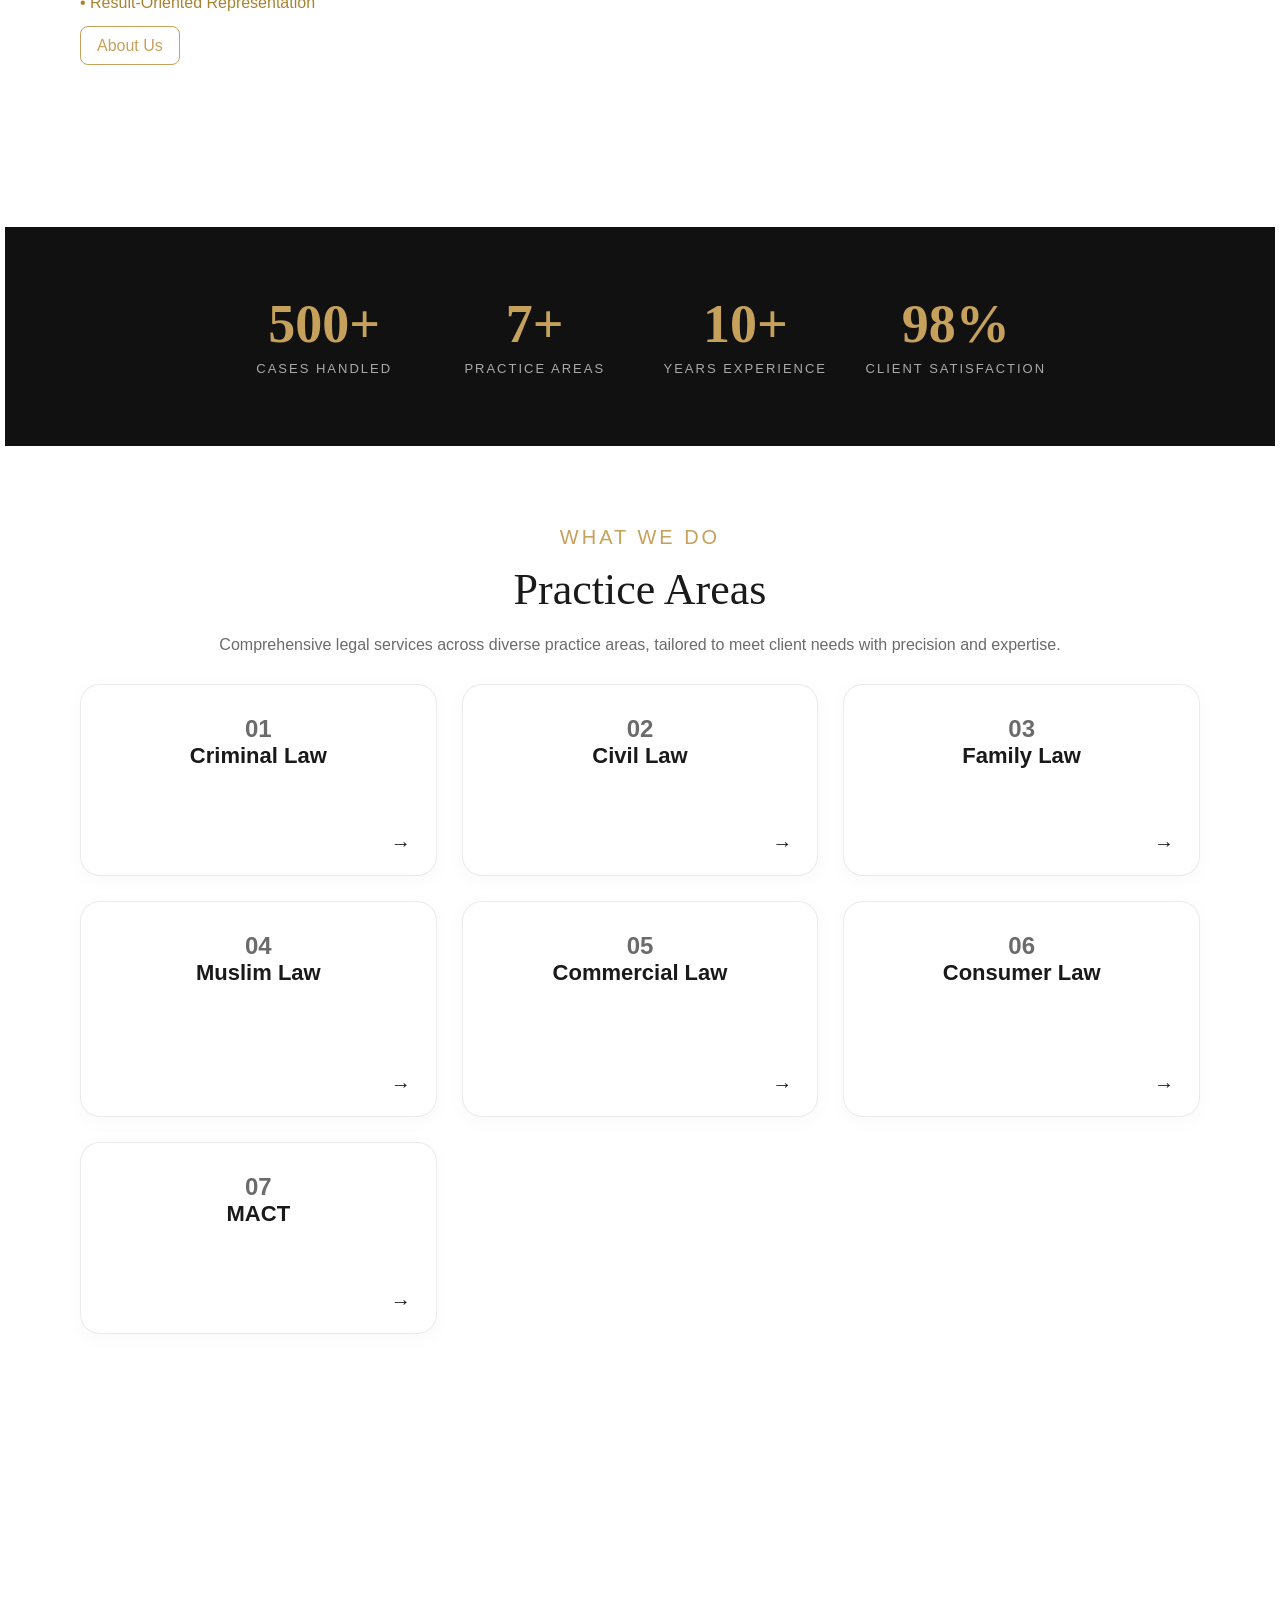
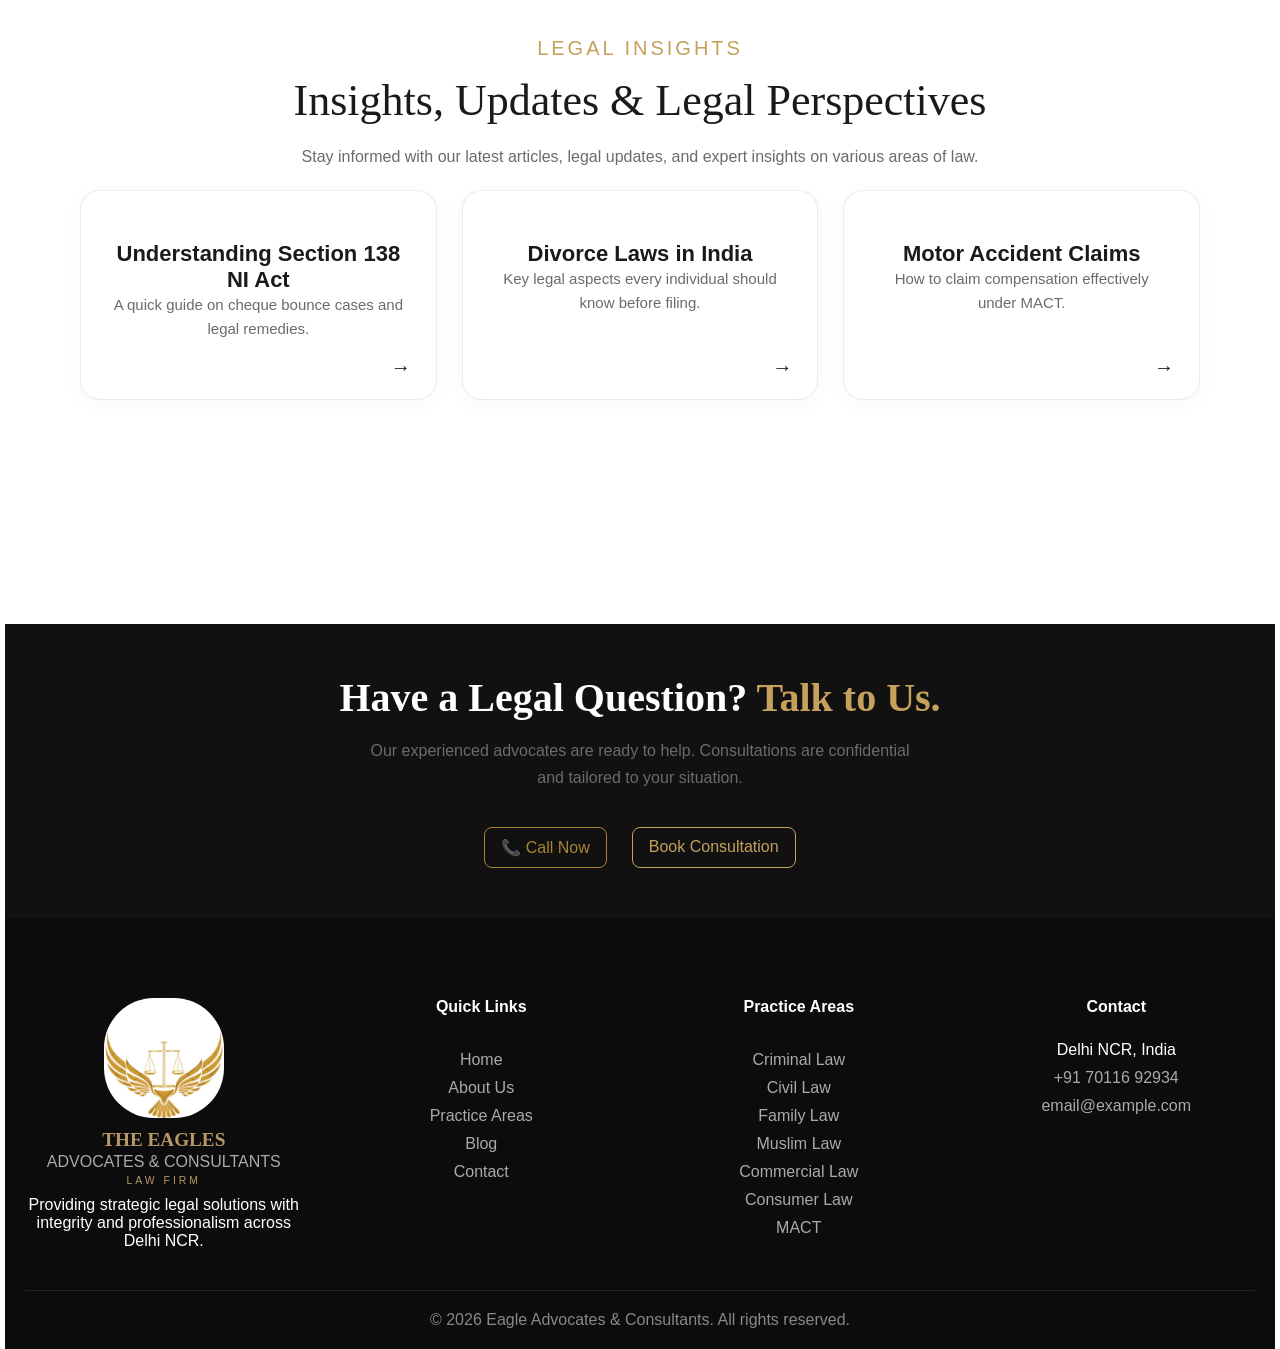
==== commit 7cde907f: "Update index.html" ====
--- a/index.html
+++ b/index.html
@@ -34,6 +34,9 @@
         <section class="hero">
             <div class="hero-container">
                 <div class="hero-grid">
+                    <div class="hero-image">
+                        <img src="https://images.unsplash.com/photo-1479142506502-19b3a3b7ff33?q=80&w=1170&auto=format&fit=crop&ixlib=rb-4.1.0&ixid=M3wxMjA3fDB8MHxwaG90by1wYWdlfHx8fGVufDB8fHx8fA%3D%3D" alt="">
+                    </div>  
                     <div class="hero-content">
                          <p class="tag-line hero-bottom">The Eagle Advocates & Consultants</p>
                     <h1>Strategic <span class="highlight"> Legal Solutions</span> for Complex Disputes</h1>
@@ -45,7 +48,6 @@
                         
                         </div>
                     </div>
-                    <div class="hero-image"><img src="https://images.unsplash.com/photo-1479142506502-19b3a3b7ff33?q=80&w=1170&auto=format&fit=crop&ixlib=rb-4.1.0&ixid=M3wxMjA3fDB8MHxwaG90by1wYWdlfHx8fGVufDB8fHx8fA%3D%3D" alt=""></div>  
                 </div>
             </div>
         </section>
--- a/practice.css
+++ b/practice.css
@@ -174,11 +174,40 @@
     align-items: center;
     height: 100%;
     padding: 0;
-}
+    border-radius: 25px;
+    gap: 4px;
+    flex-direction: column;
+    text-decoration: none;
+}
+
 .logo img{
     display: block;
     height: 120px;
-    width: 100%;
+    width: auto;
+    border-radius: 50px;
+    margin-bottom: 8px;
+}
+.logo-heading{
+    font-family: var(--font-heading);
+    font-size: 1.2rem;
+    font-weight: 600;
+    color: #b89867;
+    line-height: 1;
+}
+
+.logo-subheading{
+    font-size: 0.8rem;
+    letter-spacing: 1px;
+    text-transform: uppercase;
+    color: #000;
+    line-height: 1.2;
+}
+
+.logo-last-heading{
+    font-size: 0.65rem;
+    letter-spacing: 3px;
+    text-transform: uppercase;
+    color: #b89867;
 }
 .nav-links{
     display: flex;
@@ -437,6 +466,9 @@
     border-radius: 25px;
     box-shadow: var(--shadow-soft);
 }
+.about-btn{
+    margin-top: 15px;
+}
 .bull-points{
     font-family: var(--font-main);
     color: var(--accent-dark);
@@ -1928,4 +1960,4 @@
       color: var(--text-secondary);
       line-height: 1.8;
     }
- + 
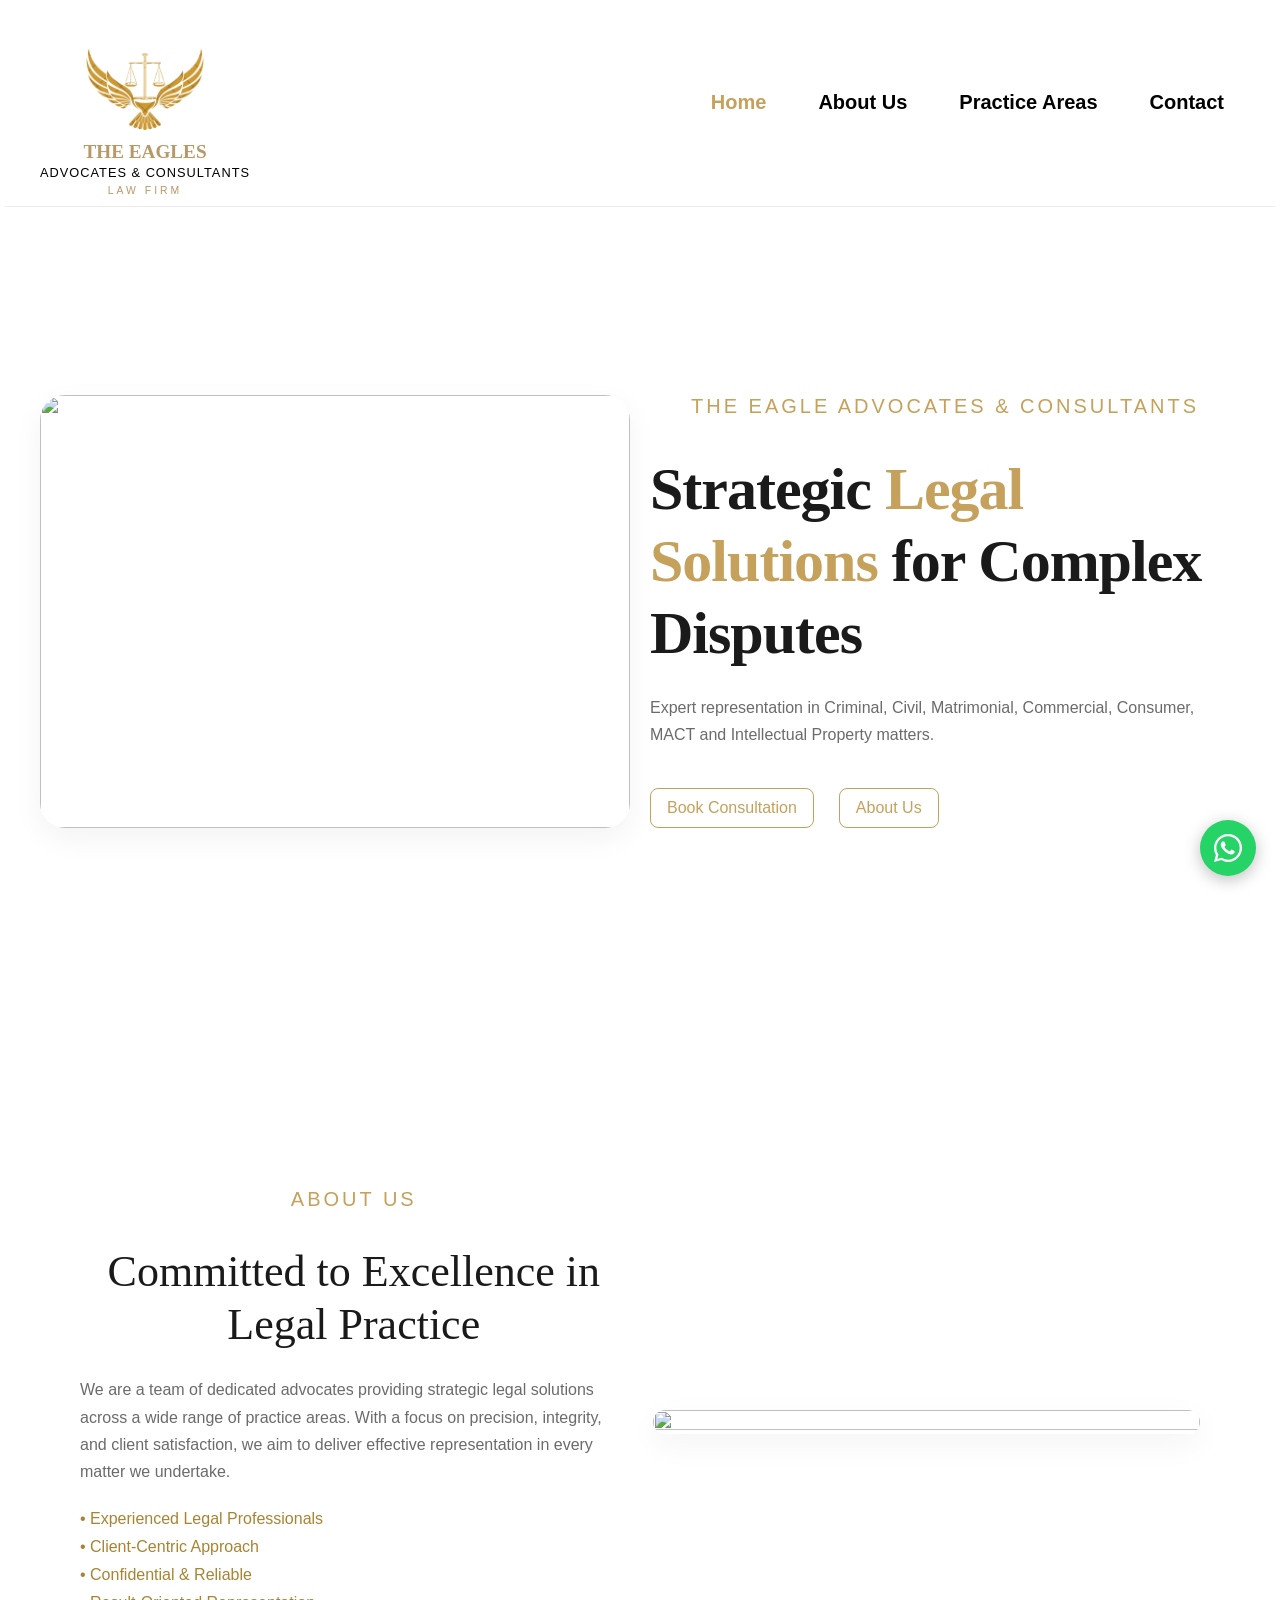
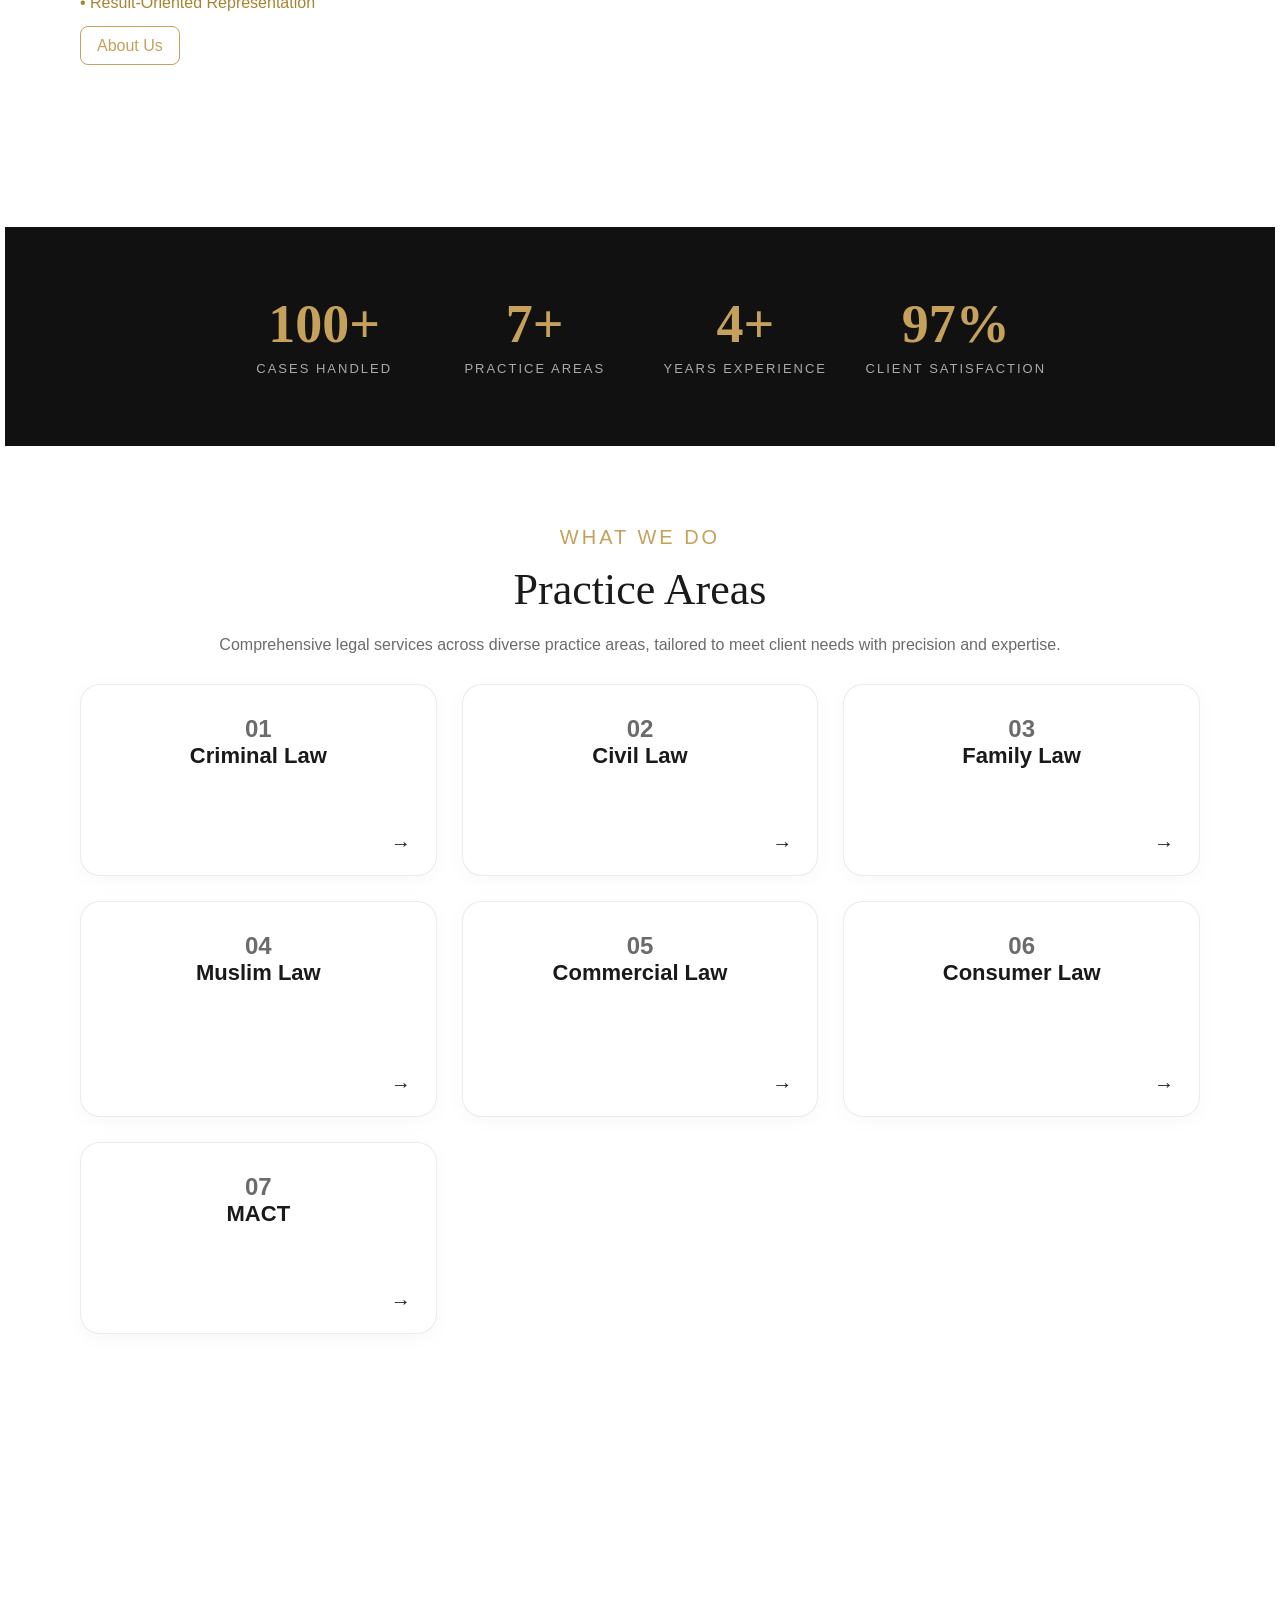
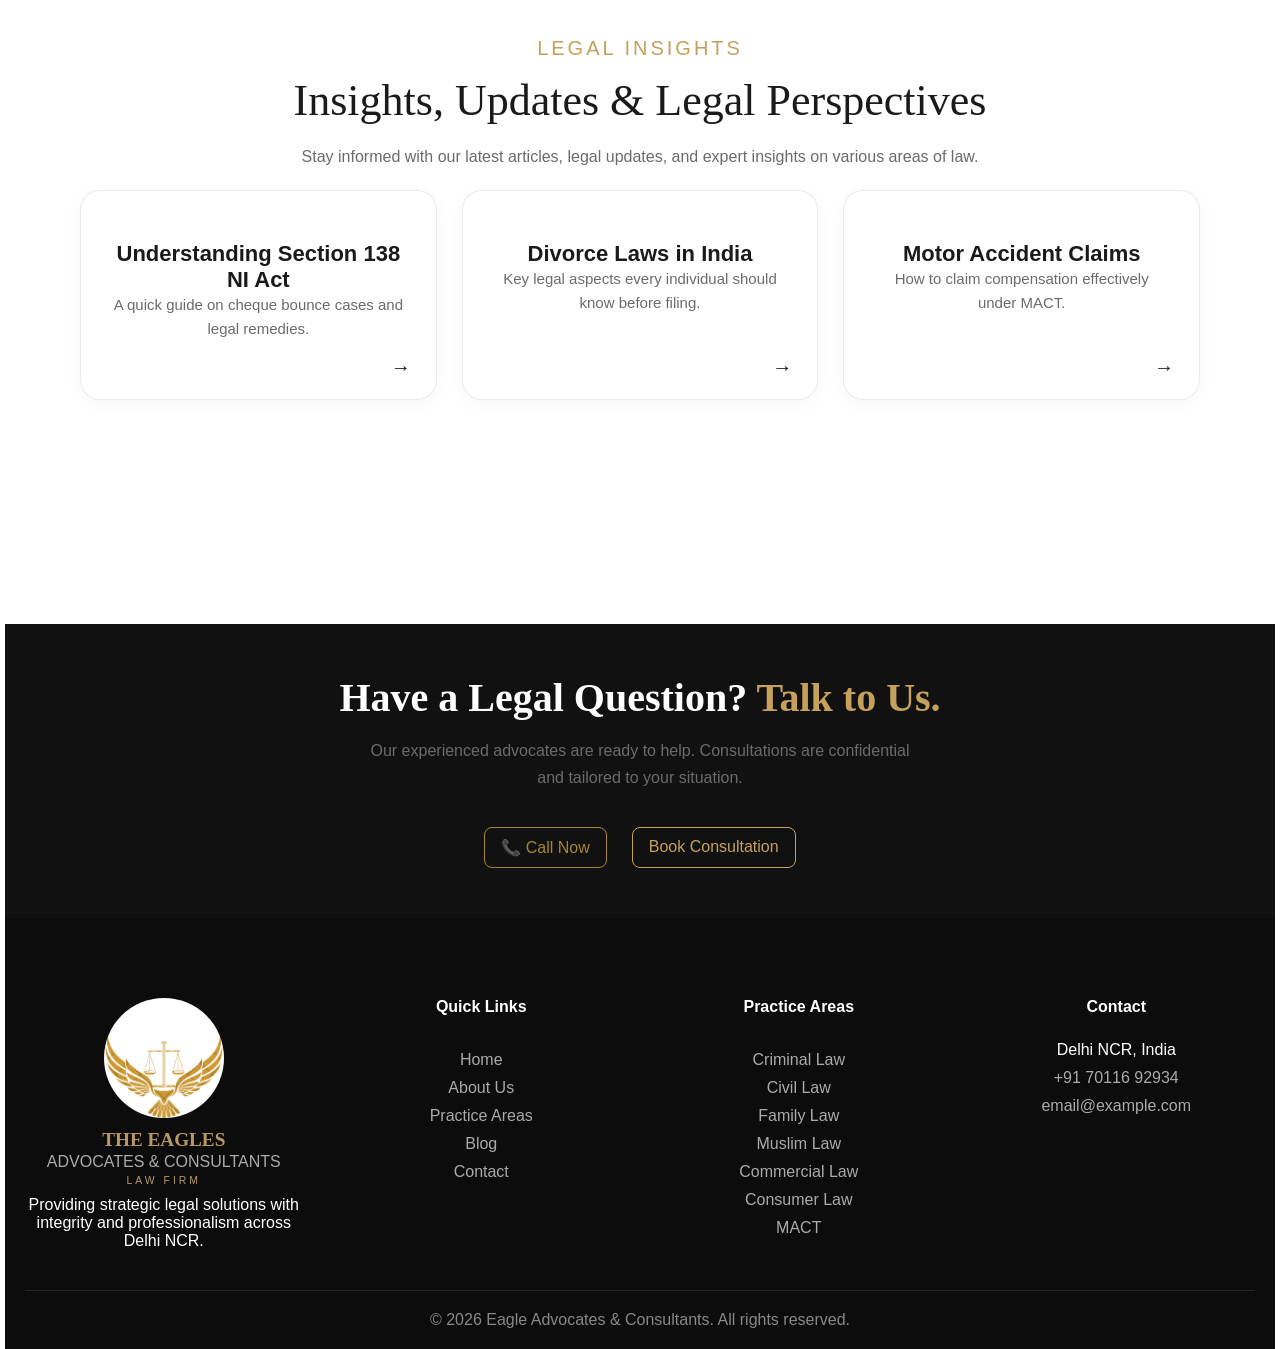
==== commit a35e89e6: "Update index.html" ====
--- a/index.html
+++ b/index.html
@@ -81,7 +81,7 @@
         <section class="stats-sec">
             <div class="stats-grid">
                 <div class="stat-item reveal">
-                    <h3>500+</h3>
+                    <h3>100+</h3>
                     <p>Cases Handled</p>
                 </div>
                 <div class="stat-item reveal delay-1">
@@ -89,11 +89,11 @@
                     <p>Practice Areas</p>
                 </div>
                 <div class="stat-item reveal delay-2">
-                    <h3>10+</h3>
+                    <h3>4+</h3>
                     <p>Years Experience</p>
                 </div>
                 <div class="stat-item reveal">
-                    <h3>98%</h3>
+                    <h3>97%</h3>
                     <p>Client Satisfaction</p>
                 </div>
             </div>
--- a/practice.css
+++ b/practice.css
@@ -152,7 +152,7 @@
 /*header*/
 header {
     width: 100%;
-    min-height: 80px;
+    min-height: 100px;
     background-color: var(--secondary-bg);
     padding: 10px 25px;
     top: 0;
@@ -184,7 +184,7 @@
     display: block;
     height: 120px;
     width: auto;
-    border-radius: 50px;
+    border-radius: 100px;
     margin-bottom: 8px;
 }
 .logo-heading{
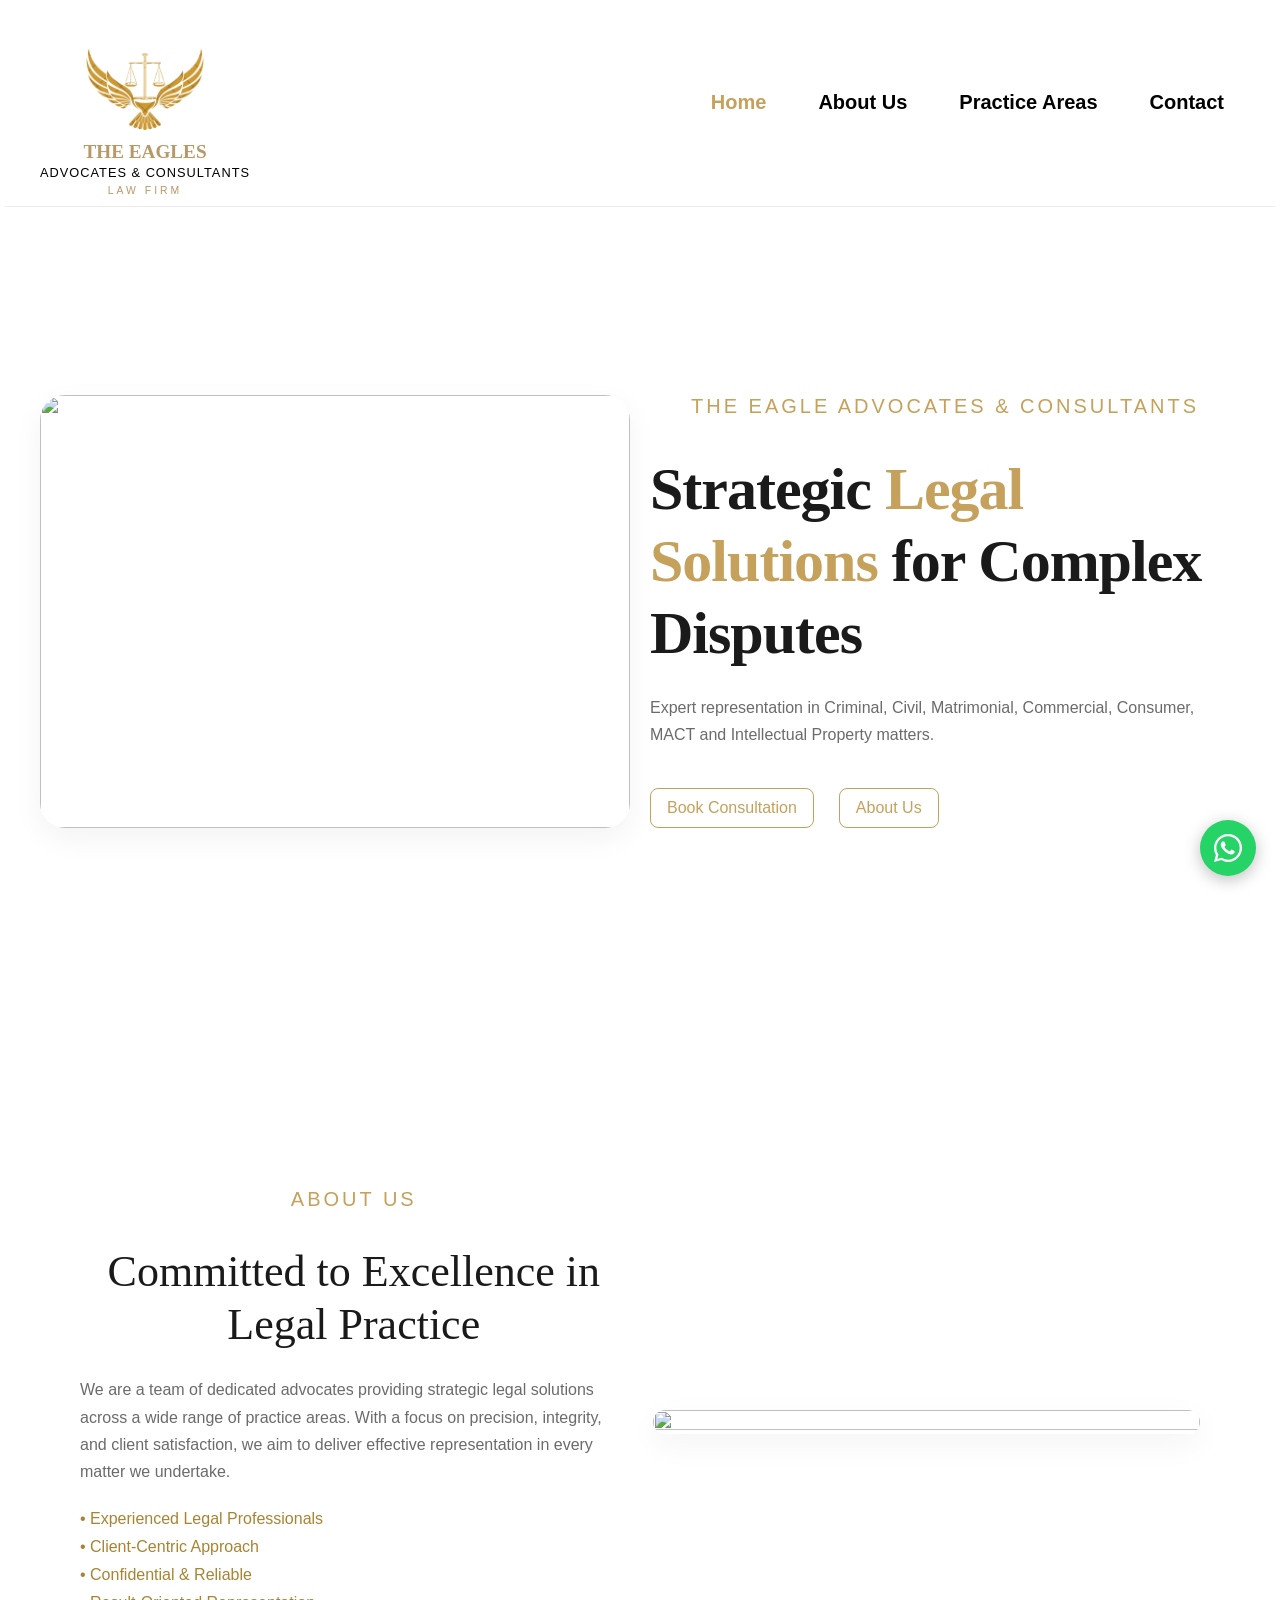
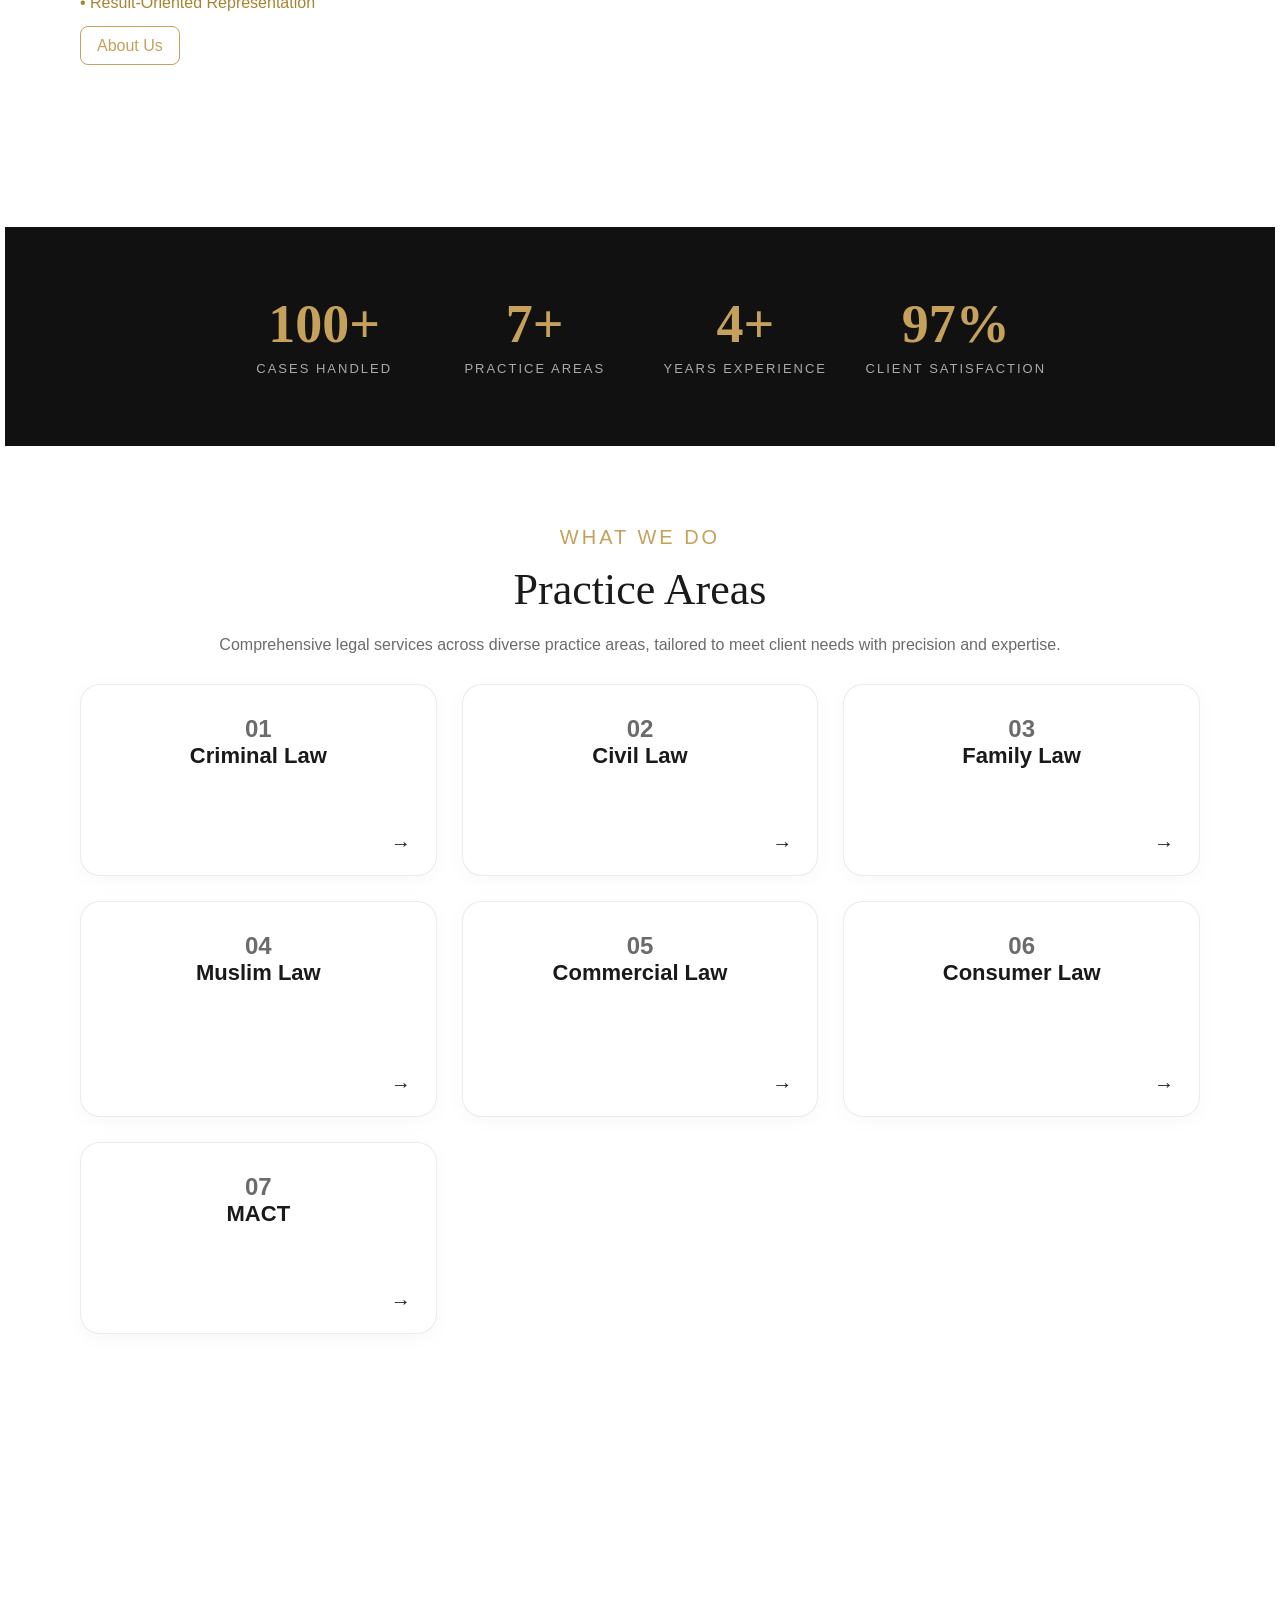
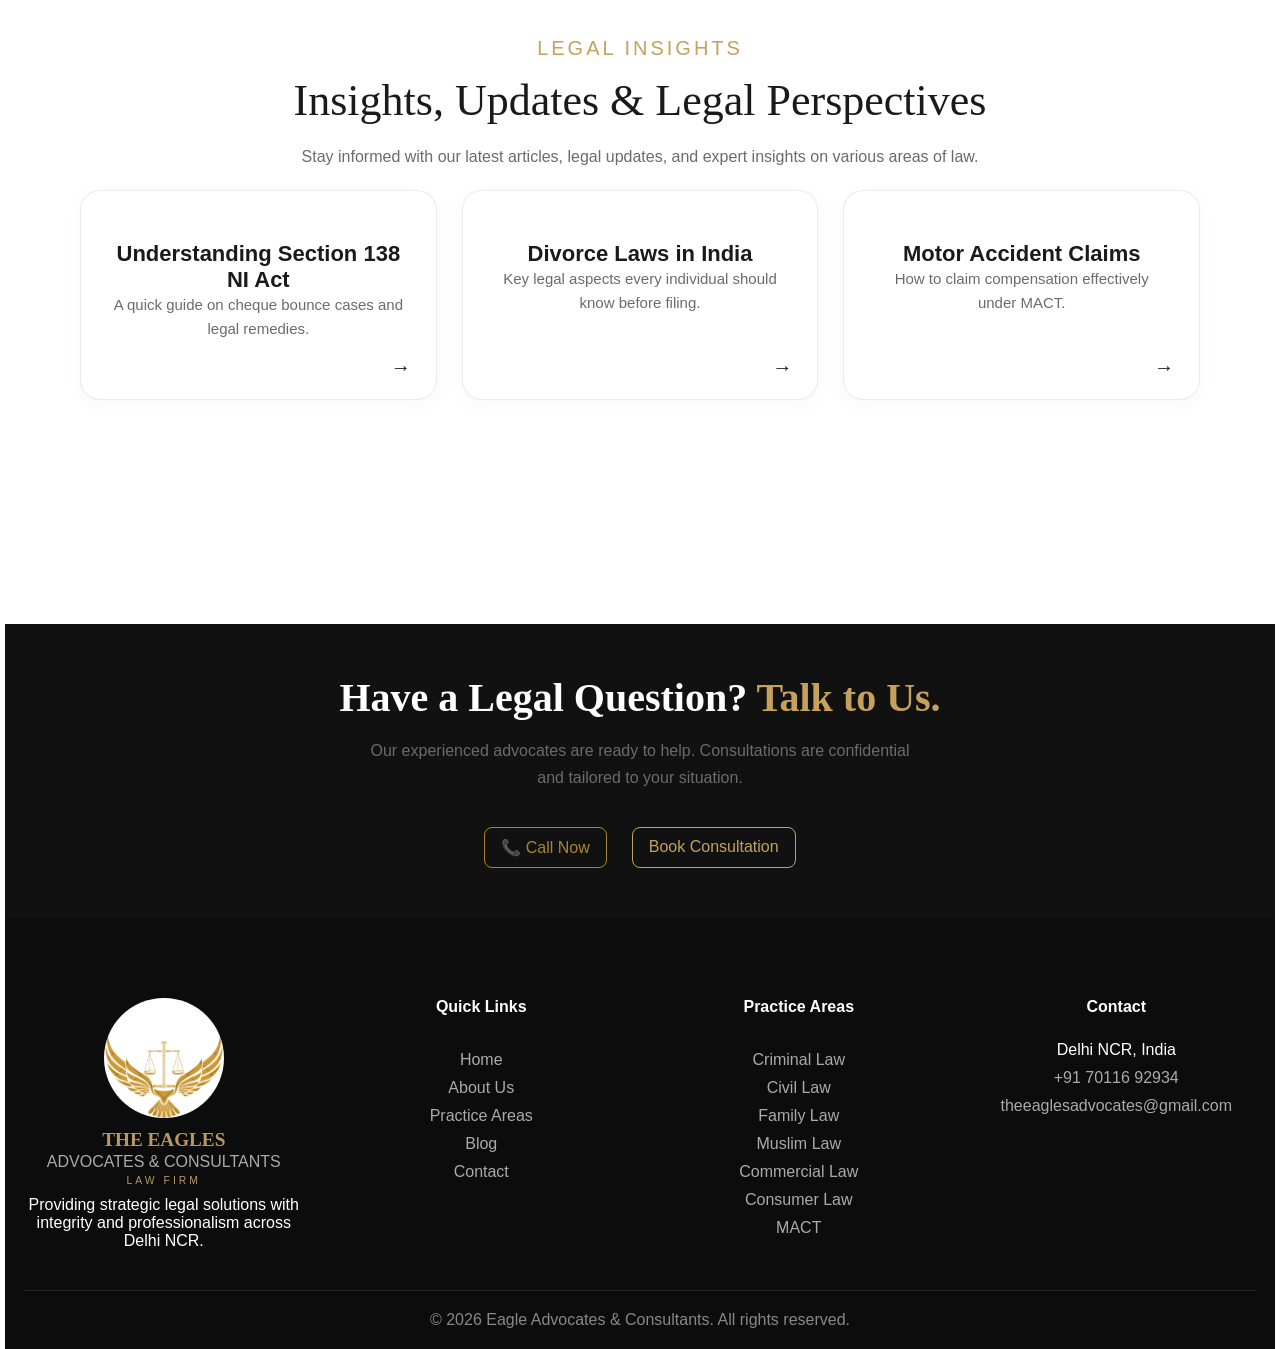
==== commit 0ea61efd: "Update index.html" ====
--- a/index.html
+++ b/index.html
@@ -323,7 +323,7 @@
                 <h4>Contact</h4>
           <p>Delhi NCR, India</p>
           <p><a href="tel:+9170116 92934">+91 70116 92934</a></p>
-          <p><a href="mailto:email@example.com">email@example.com</a></p>
+          <p><a href="mailto:theeaglesadvocates@gmail.com">theeaglesadvocates@gmail.com</a></p>
         </div>
             </div>
     </div>
